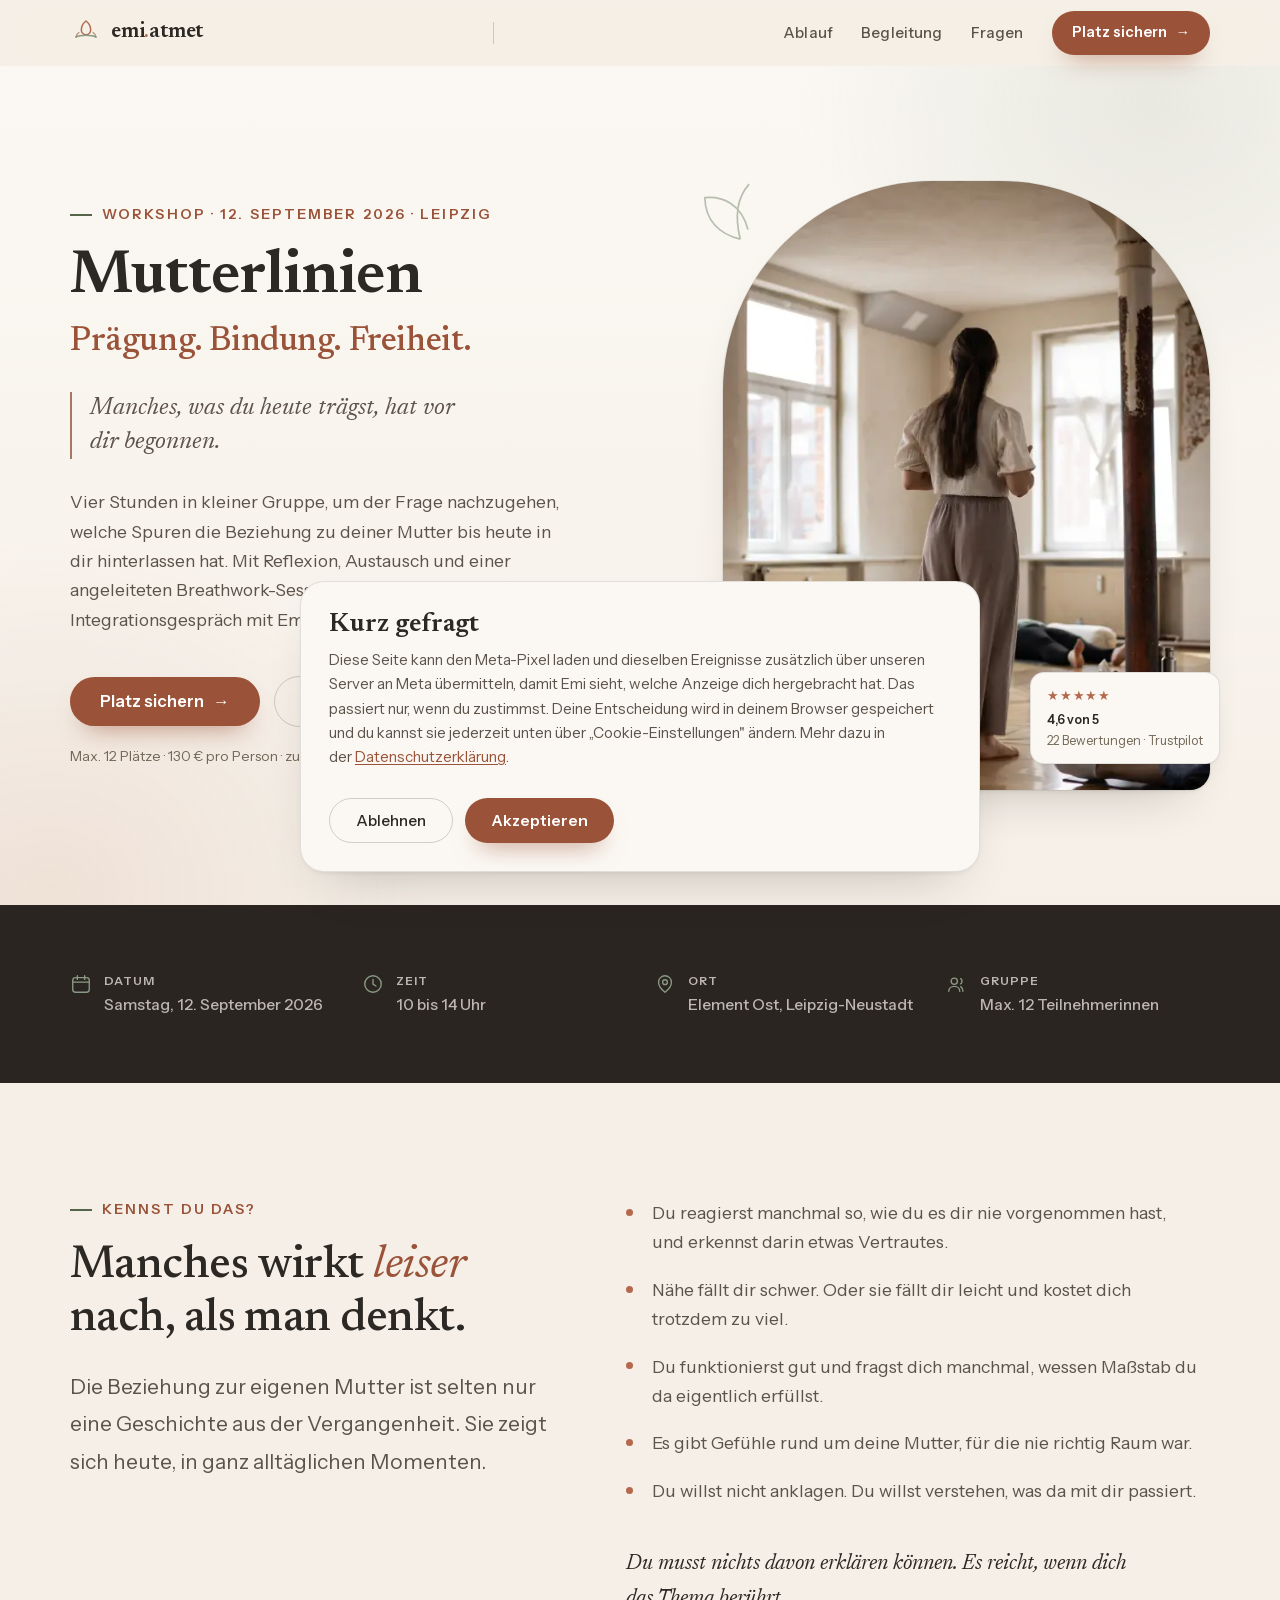
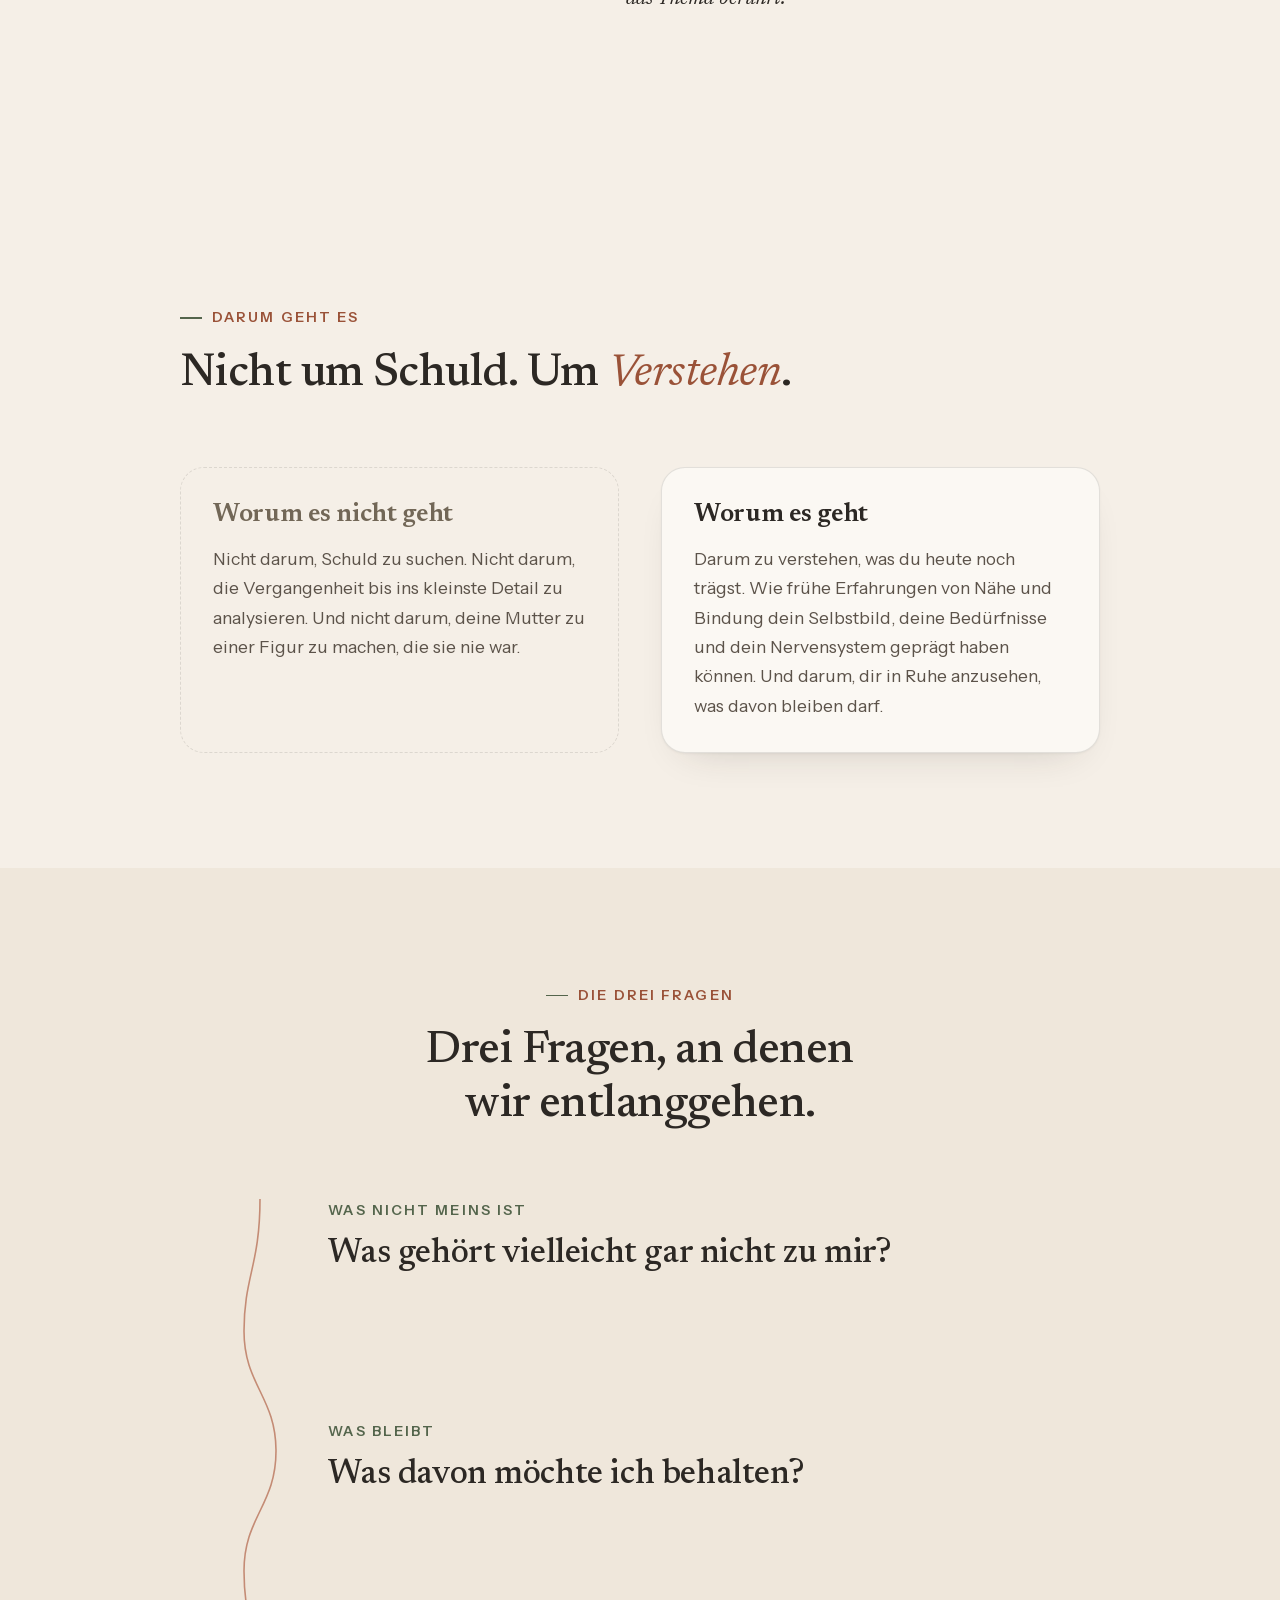
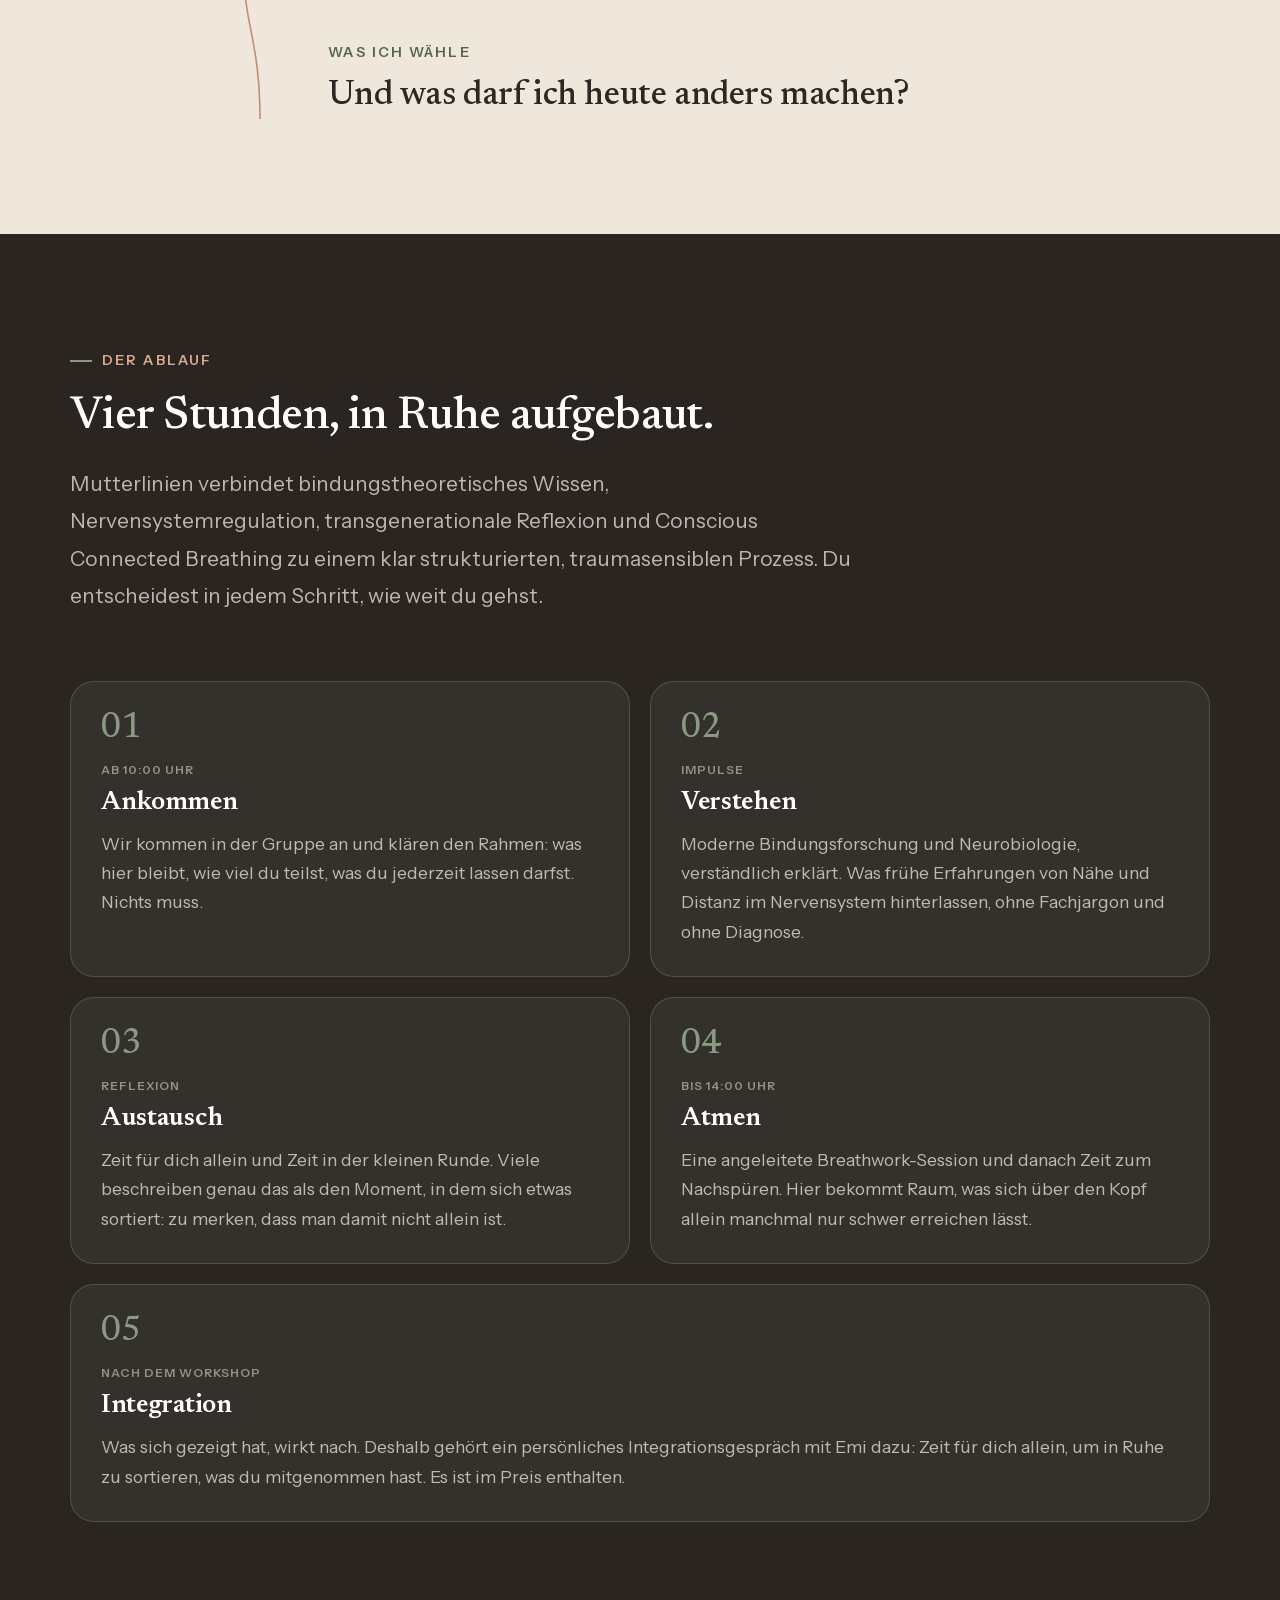
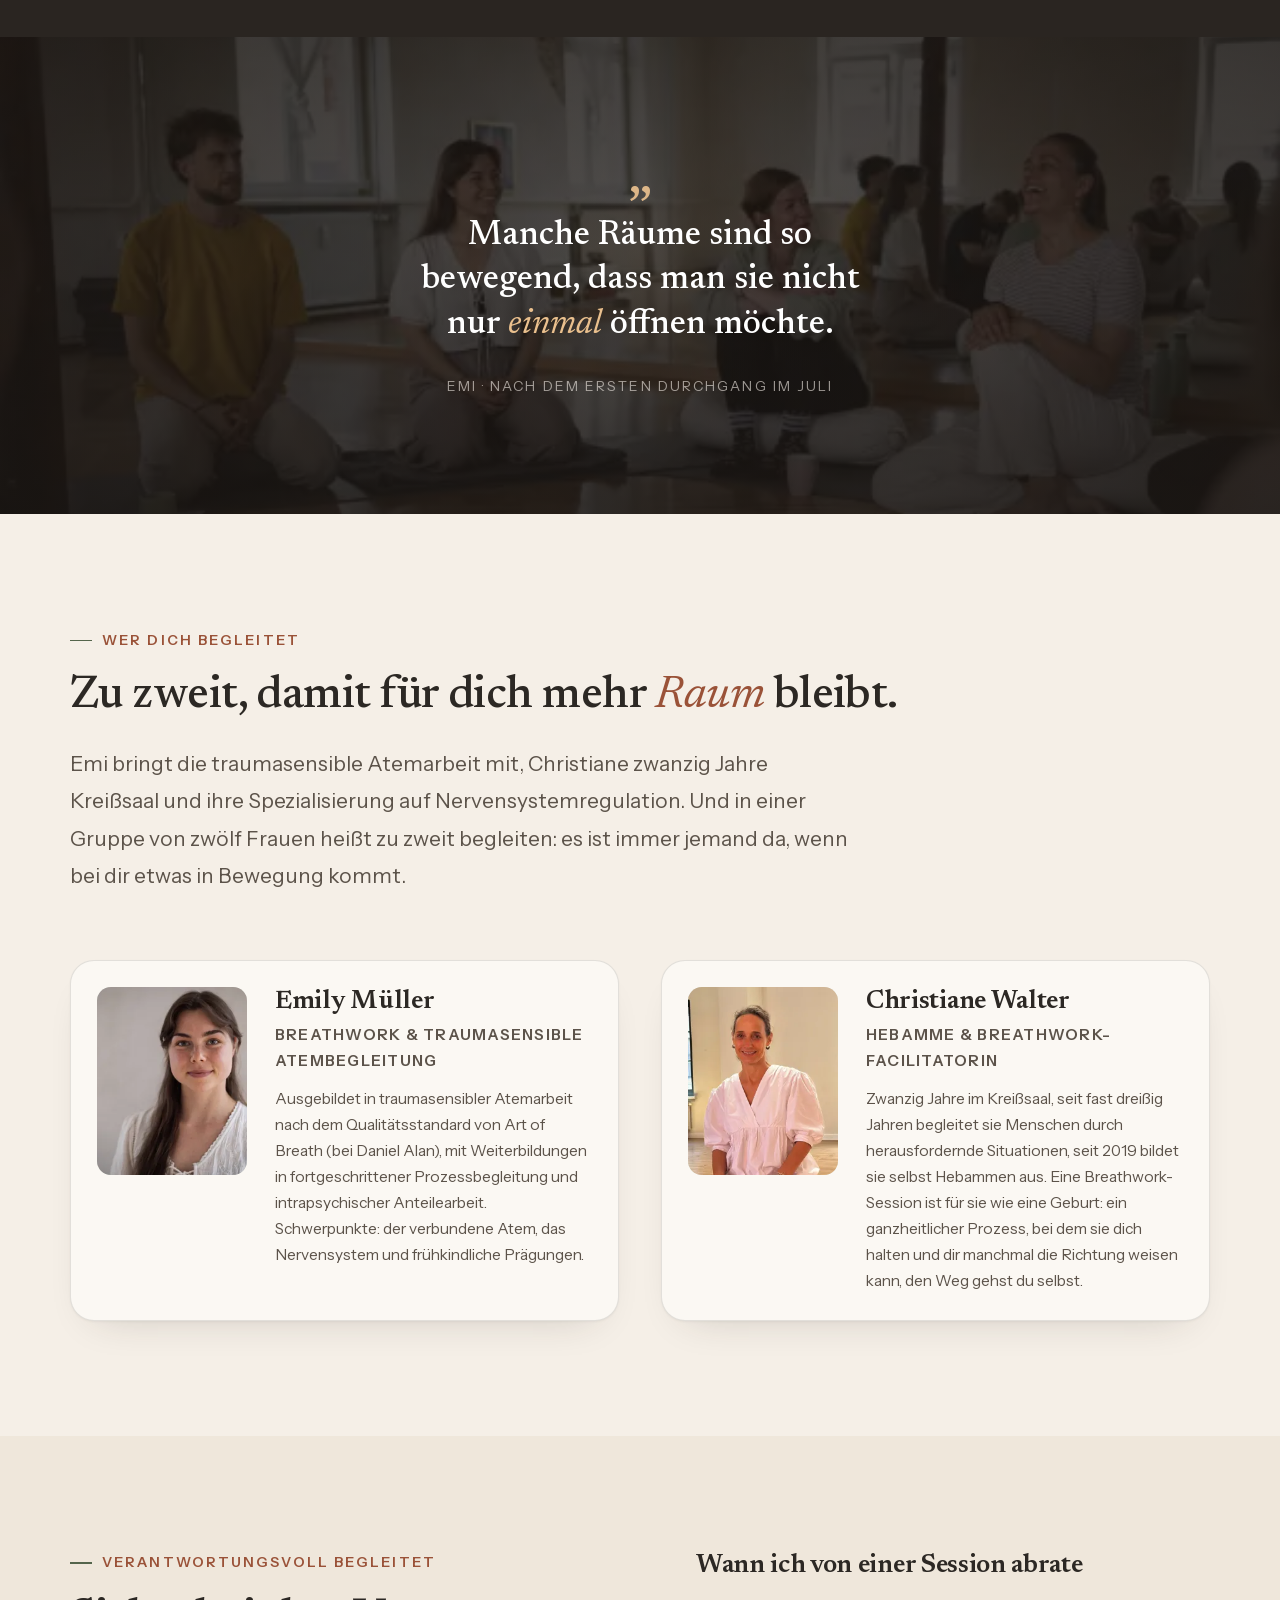
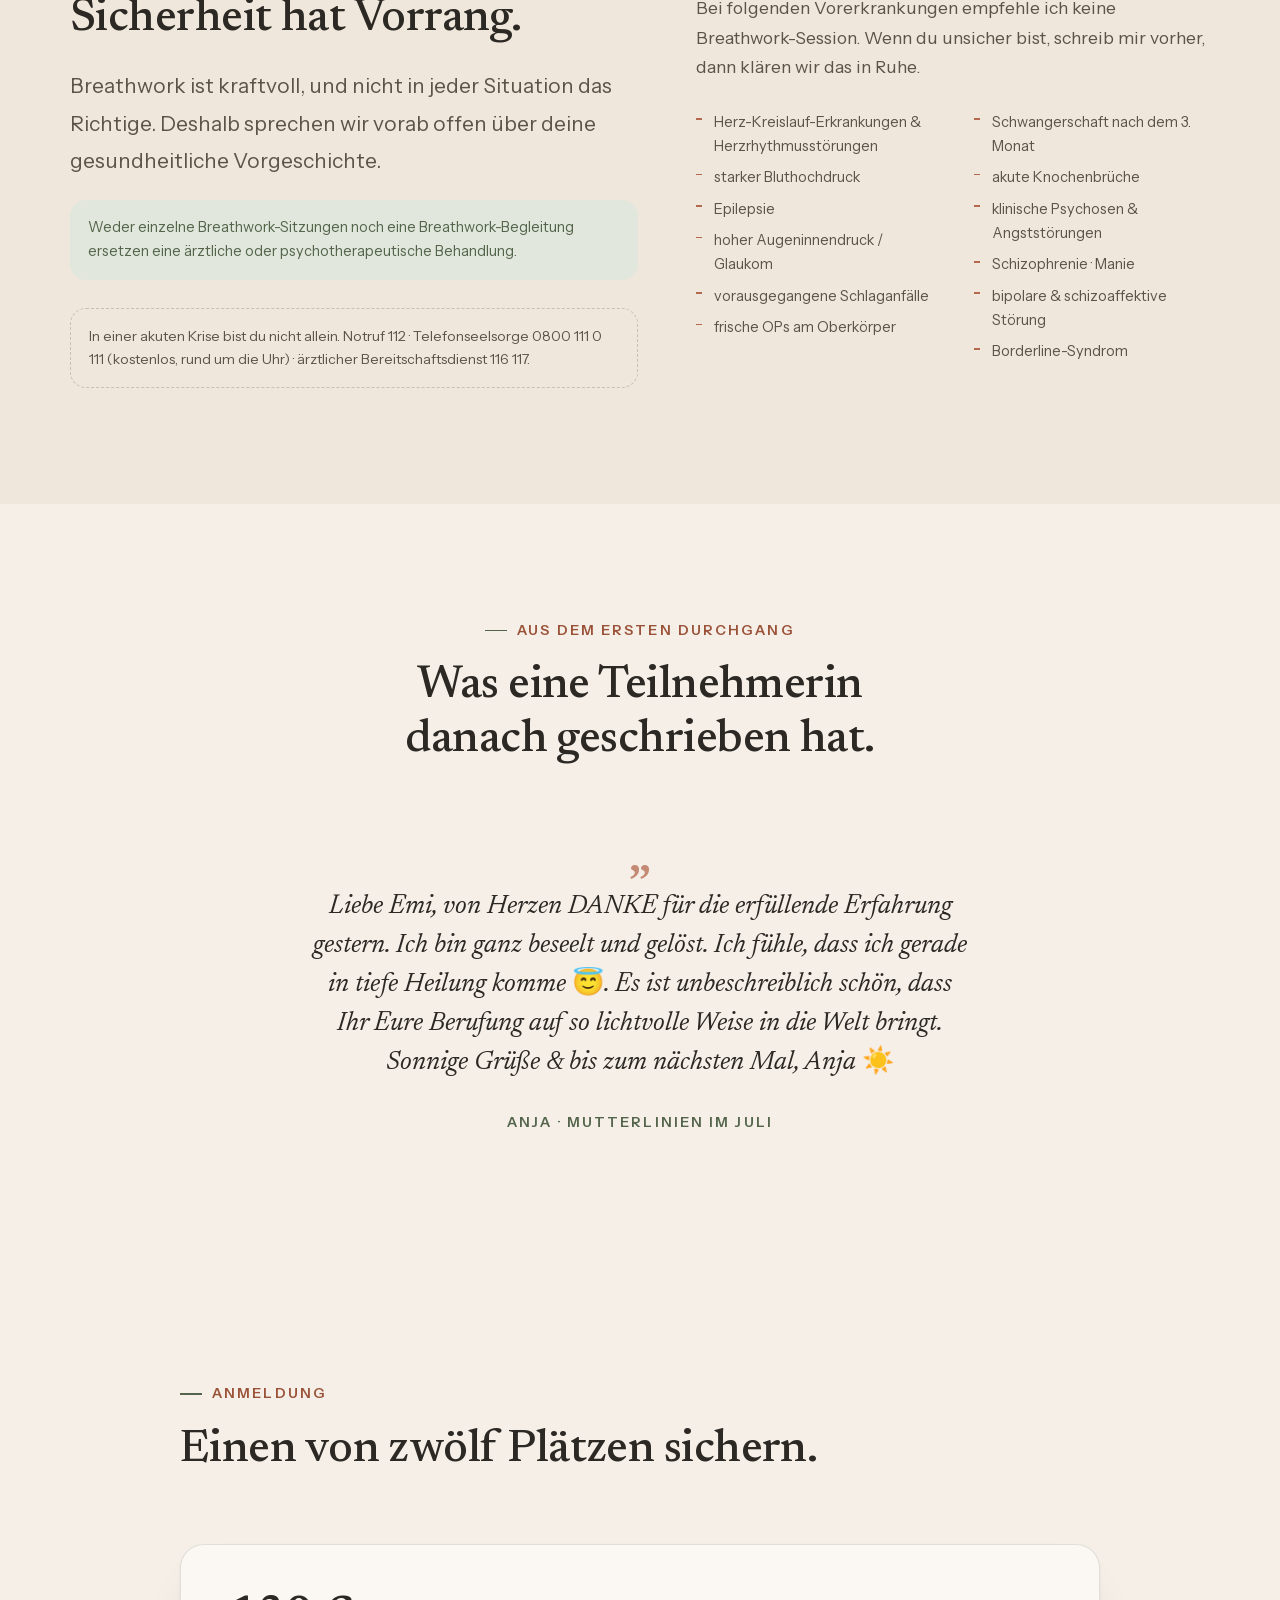
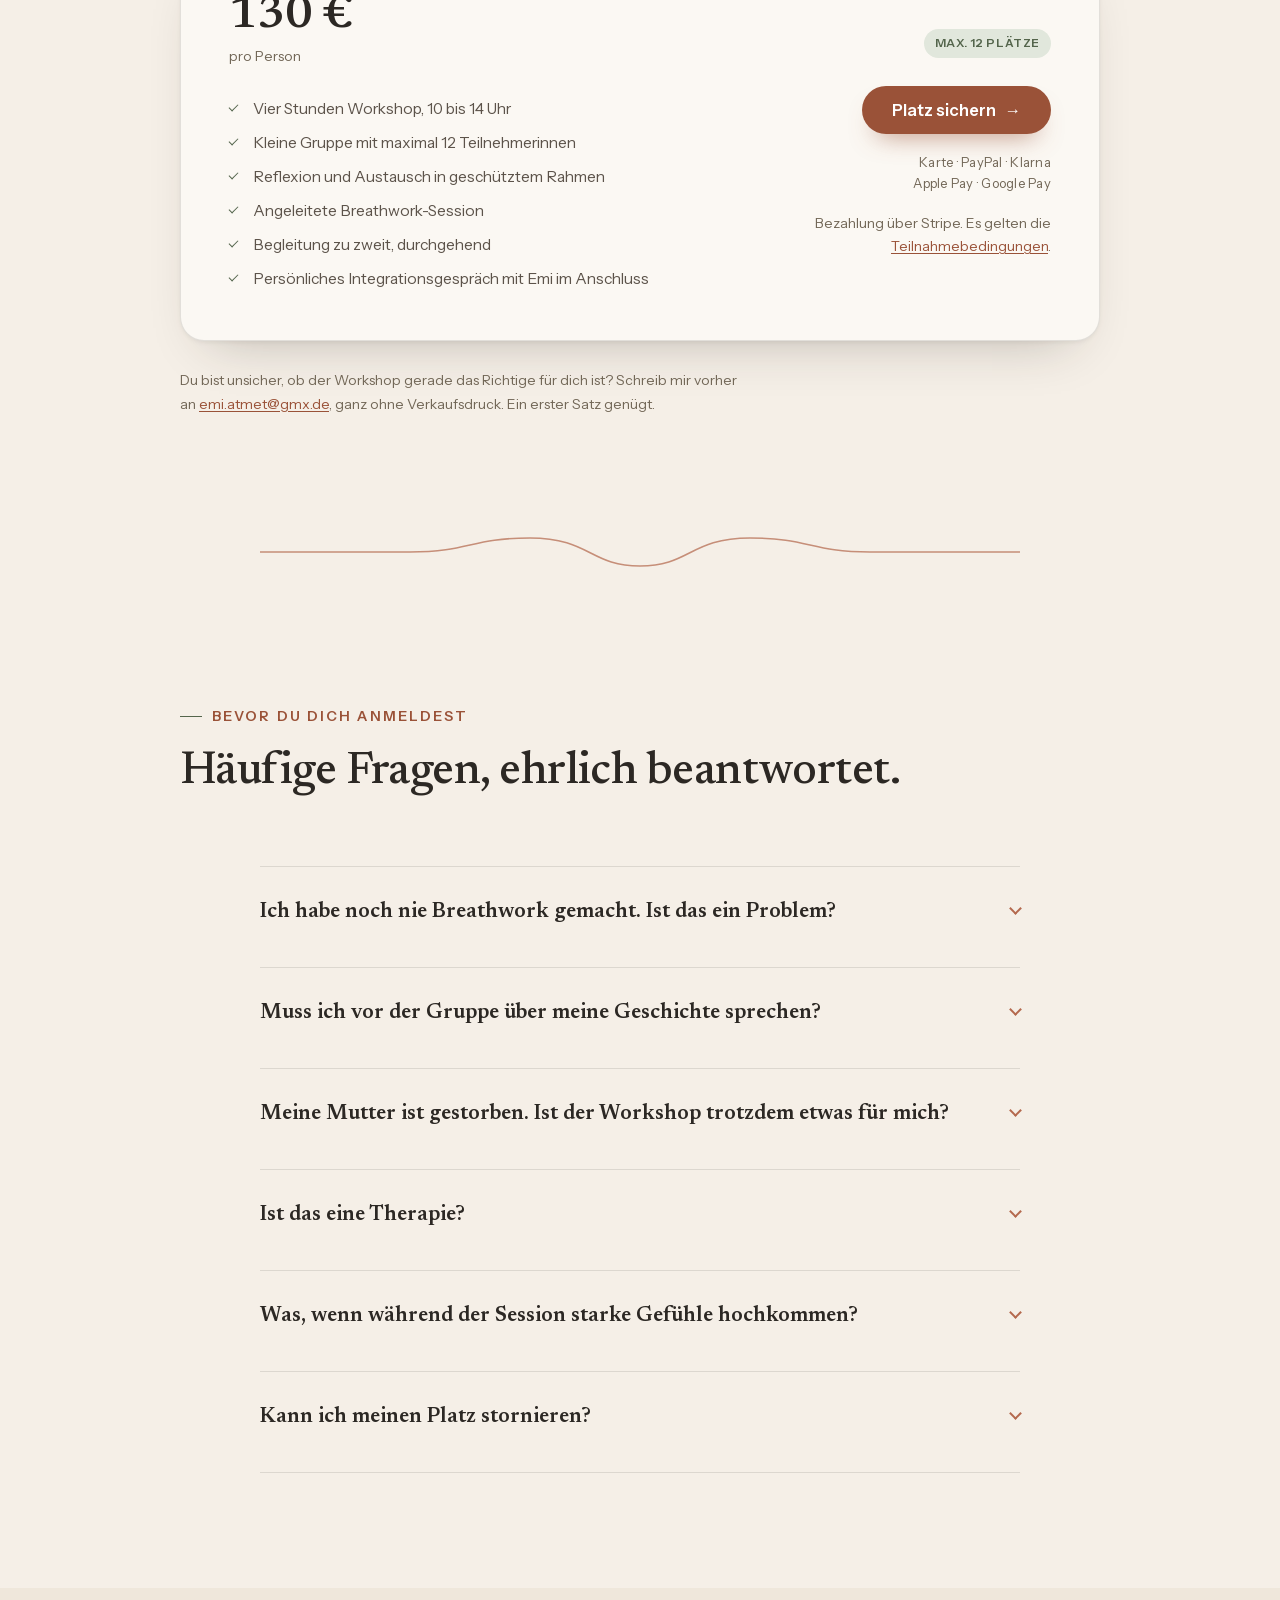
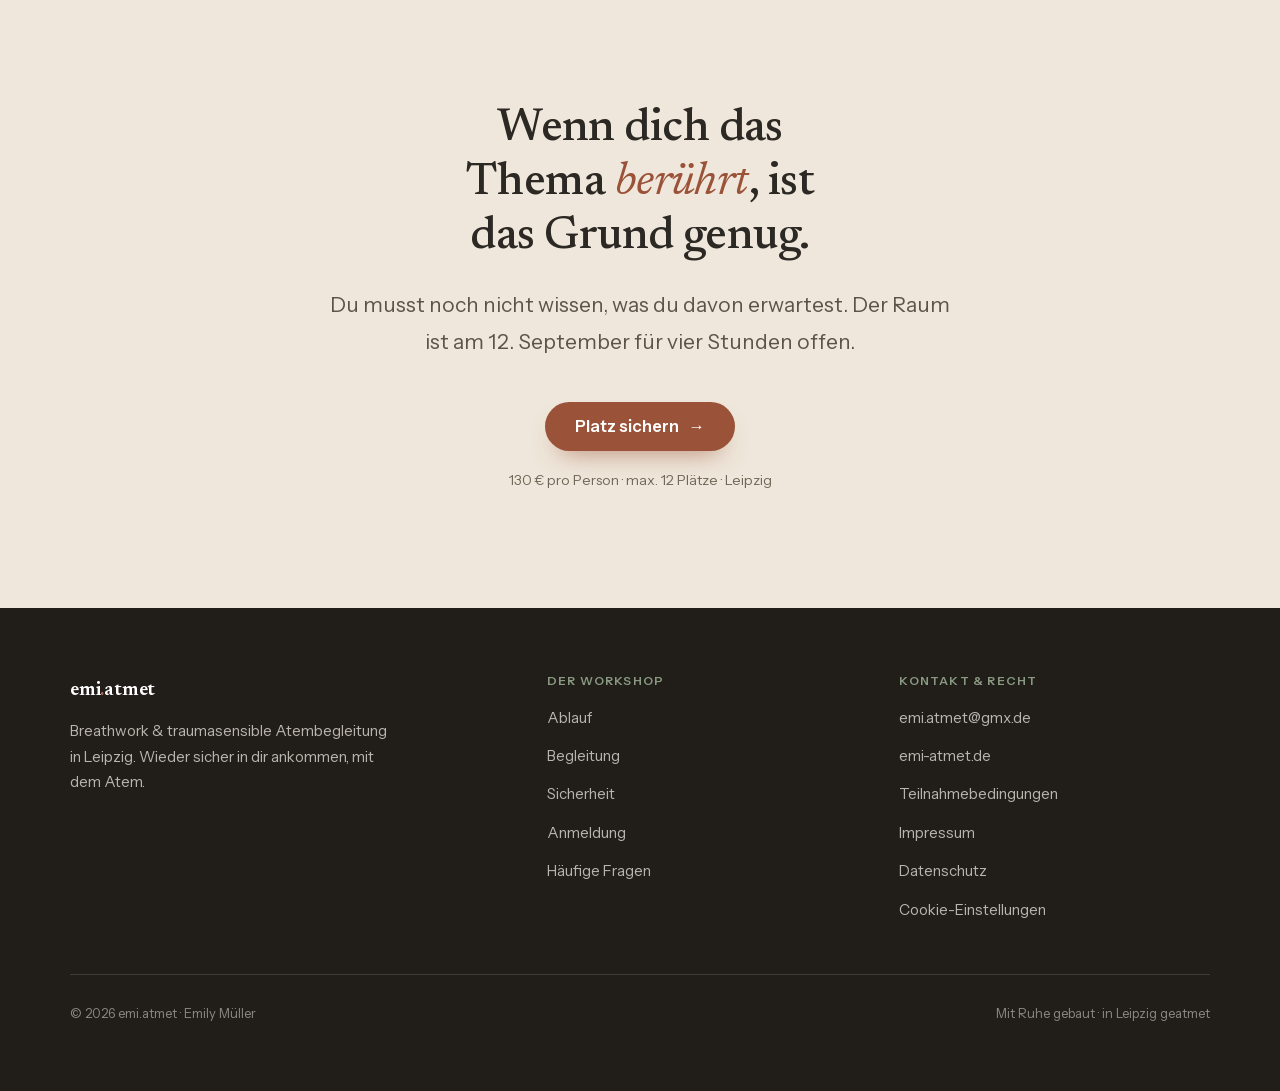
==== index.html @ 2f11efe8 "Initial copy of the Mutterlinien page Copied from art-of-breath/emi-workshop-landing at fe62549, wit" ====
<!doctype html>
<html lang="de">
<head>
<meta charset="utf-8">
<meta name="viewport" content="width=device-width,initial-scale=1">
<title>Mutterlinien · Workshop am 12. September 2026 in Leipzig | emi.atmet</title>
<meta name="description" content="Mutterlinien: Prägung. Bindung. Freiheit. Vier Stunden in kleiner Gruppe zu dem, was die Beziehung zur Mutter bis heute in uns hinterlassen hat. Mit Reflexion, Austausch und Breathwork. 12. September 2026 in Leipzig, max. 12 Plätze.">
<link rel="canonical" href="https://mutterlinien.emi-atmet.de/">

<!-- ============================================================
     Inhaltlich fertig. Keine offenen Platzhalter mehr.
     Meta-Pixel 4636136706618538 seit 31.08.2026 in assets/consent.js,
     geladen erst nach Einwilligung.

     Stripe Payment Link seit 27.08.2026 eingebaut, an zwei Stellen.
     Beide Buttons tragen data-checkout, daran hängt InitiateCheckout.
     ============================================================ -->

<meta property="og:type" content="website">
<meta property="og:locale" content="de_DE">
<meta property="og:url" content="https://mutterlinien.emi-atmet.de/">
<meta property="og:image" content="https://mutterlinien.emi-atmet.de/assets/img/kreis-wide-1200.jpg">
<meta property="og:title" content="Mutterlinien · Workshop am 12. September 2026 in Leipzig">
<meta property="og:description" content="Vier Stunden in kleiner Gruppe zu dem, was die Beziehung zur Mutter bis heute in uns hinterlassen hat. Max. 12 Plätze.">
<meta name="theme-color" content="#F5EFE7">

<link rel="icon" href="data:image/svg+xml,%3Csvg xmlns='http://www.w3.org/2000/svg' viewBox='0 0 32 32'%3E%3Crect width='32' height='32' rx='7' fill='%23F5EFE7'/%3E%3Cpath d='M16 6c2.8 2.3 4.4 5.1 4.4 8.3 0 2.6-2 4.6-4.4 4.6s-4.4-2-4.4-4.6C11.6 11.1 13.2 8.3 16 6z' fill='none' stroke='%23B4694E' stroke-width='1.5'/%3E%3Cpath d='M7 22c2.8-1.6 6-1.6 9-1.6s6.2 0 9 1.6' fill='none' stroke='%238A9A82' stroke-width='1.5' stroke-linecap='round'/%3E%3C/svg%3E">

<link rel="preload" href="assets/fonts/newsreader-600.woff2" as="font" type="font/woff2" crossorigin>
<link rel="preload" href="assets/fonts/instrument-sans-400.woff2" as="font" type="font/woff2" crossorigin>
<link rel="stylesheet" href="assets/fonts.css">
<link rel="stylesheet" href="assets/style.css">
<script>document.documentElement.classList.add('js')</script>
</head>
<body>
<a class="skip" href="#main">Zum Inhalt springen</a>

<header class="nav" id="nav">
  <div class="wrap nav-in">
    <a class="brand" href="https://emi-atmet.de/">
      <svg class="lotus" viewBox="0 0 32 32" aria-hidden="true"><path d="M16 5c3 2.4 4.7 5.4 4.7 8.8 0 2.8-2.1 4.9-4.7 4.9s-4.7-2.1-4.7-4.9C11.3 10.4 13 7.4 16 5z" fill="none" stroke="#B4694E" stroke-width="1.5"/><path d="M6 21c3-1.7 6.4-1.7 10-1.7s7 0 10 1.7" fill="none" stroke="#8A9A82" stroke-width="1.5" stroke-linecap="round"/><path d="M9 16.5c-1.7 1-2.8 2.6-3 4.5M23 16.5c1.7 1 2.8 2.6 3 4.5" fill="none" stroke="#A47864" stroke-width="1.3" stroke-linecap="round" opacity=".8"/></svg>
      <span class="wordmark">emi<span class="dot">.</span>atmet</span>
    </a>
    <span class="nav-divider" aria-hidden="true"></span>
    <nav class="nav-right" aria-label="Hauptnavigation">
      <a class="nav-link" href="#ablauf">Ablauf</a>
      <a class="nav-link" href="#begleitung">Begleitung</a>
      <a class="nav-link" href="#faq">Fragen</a>
      <a class="btn nav-btn" href="#anmeldung">Platz sichern <span class="arr" aria-hidden="true">→</span></a>
    </nav>
  </div>
  <svg class="nav-wave" viewBox="0 0 1440 8" preserveAspectRatio="none" aria-hidden="true"><path d="M0 4 C120 4 120 1 240 1 C360 1 360 7 480 7 C600 7 600 1 720 1 C840 1 840 7 960 7 C1080 7 1080 1 1200 1 C1320 1 1320 4 1440 4" stroke="currentColor" stroke-width="1.4" fill="none"/></svg>
</header>

<main id="main">

  <!-- ============ HERO ============ -->
  <section class="hero">
    <div class="wrap hero-grid">
      <div class="reveal">
        <p class="eyebrow">Workshop · 12. September 2026 · Leipzig</p>
        <h1>Mutterlinien</h1>
        <p class="hero-sub-serif">Prägung. Bindung. Freiheit.</p>
        <p class="hero-lead">Manches, was du heute trägst, hat vor dir begonnen.</p>
        <p class="hero-note">Vier Stunden in kleiner Gruppe, um der Frage nachzugehen, welche Spuren die Beziehung zu deiner Mutter bis heute in dir hinterlassen hat. Mit Reflexion, Austausch und einer angeleiteten Breathwork-Session. Dazu ein persönliches Integrationsgespräch mit Emi im Anschluss.</p>
        <div class="cta-row">
          <a class="btn btn-lg" href="#anmeldung">Platz sichern <span class="arr" aria-hidden="true">→</span></a>
          <a class="btn btn-lg btn-ghost" href="#ablauf">Was dich erwartet</a>
        </div>
        <!-- Bewusst keine Zahl freier Plätze. Die müsste nach jeder Buchung von
             Hand geändert werden, und Stripe schaltet den Bezahl-Link sowieso
             automatisch ab, sobald das Kontingent erreicht ist. -->
        <p class="cta-note">Max. 12 Plätze · 130 € pro Person · zum zweiten Mal, nach einem ersten Durchgang im Juli</p>
      </div>

      <div class="figure-wrap reveal d1">
        <svg class="leaf" viewBox="0 0 64 64" fill="none" aria-hidden="true"><path d="M32 60C16 52 8 38 12 20c14 2 28 12 28 34" stroke="currentColor" stroke-width="1.4"/><path d="M32 60c0-20 6-34 18-42" stroke="currentColor" stroke-width="1.4"/></svg>
        <div class="frame">
          <picture>
            <source type="image/webp"
                    srcset="assets/img/hero-raum-560.webp 560w, assets/img/hero-raum-840.webp 840w, assets/img/hero-raum-1120.webp 1120w"
                    sizes="(max-width:900px) min(420px, 92vw), 40vw">
            <img src="assets/img/hero-raum-840.jpg"
                 srcset="assets/img/hero-raum-560.jpg 560w, assets/img/hero-raum-840.jpg 840w, assets/img/hero-raum-1120.jpg 1120w"
                 sizes="(max-width:900px) min(420px, 92vw), 40vw"
                 width="840" height="1260" fetchpriority="high" decoding="async"
                 alt="Workshopraum in Leipzig: Teilnehmerinnen liegen auf Matten, Emi steht barfuß in der Mitte des Raums.">
          </picture>
        </div>
        <div class="badge">
          <div class="badge-stars" aria-hidden="true">★★★★★</div>
          <p class="badge-txt"><b>4,6 von 5</b><br>22 Bewertungen · Trustpilot</p>
        </div>
      </div>
    </div>
  </section>

  <!-- ============ FAKTEN ============ -->
  <section class="band-dark facts">
    <div class="wrap facts-grid">
      <div class="fact reveal">
        <svg viewBox="0 0 24 24" fill="none" aria-hidden="true"><rect x="3" y="5" width="18" height="16" rx="3" stroke="currentColor" stroke-width="1.5"/><path d="M3 10h18M8 3v4M16 3v4" stroke="currentColor" stroke-width="1.5" stroke-linecap="round"/></svg>
        <div><p class="fact-k">Datum</p><p class="fact-v">Samstag, 12. September 2026</p></div>
      </div>
      <div class="fact reveal d1">
        <svg viewBox="0 0 24 24" fill="none" aria-hidden="true"><circle cx="12" cy="12" r="9" stroke="currentColor" stroke-width="1.5"/><path d="M12 7v5.2l3.2 2" stroke="currentColor" stroke-width="1.5" stroke-linecap="round"/></svg>
        <div><p class="fact-k">Zeit</p><p class="fact-v">10 bis 14 Uhr</p></div>
      </div>
      <div class="fact reveal d2">
        <svg viewBox="0 0 24 24" fill="none" aria-hidden="true"><path d="M12 21s7-5.6 7-11a7 7 0 1 0-14 0c0 5.4 7 11 7 11z" stroke="currentColor" stroke-width="1.5"/><circle cx="12" cy="10" r="2.6" stroke="currentColor" stroke-width="1.5"/></svg>
        <div><p class="fact-k">Ort</p><p class="fact-v">Element Ost, Leipzig-Neustadt</p></div>
      </div>
      <div class="fact reveal d3">
        <svg viewBox="0 0 24 24" fill="none" aria-hidden="true"><circle cx="9" cy="9" r="3.4" stroke="currentColor" stroke-width="1.5"/><path d="M3 20c0-3.3 2.7-5.4 6-5.4s6 2.1 6 5.4" stroke="currentColor" stroke-width="1.5" stroke-linecap="round"/><path d="M16 6.2a3.4 3.4 0 0 1 0 5.6M18.5 20c0-2.4-.9-4.2-2.4-5.2" stroke="currentColor" stroke-width="1.5" stroke-linecap="round"/></svg>
        <div><p class="fact-k">Gruppe</p><p class="fact-v">Max. 12 Teilnehmerinnen</p></div>
      </div>
    </div>
  </section>

  <!-- ============ ERKENNEN ============ -->
  <section id="erkennen">
    <div class="wrap recog">
      <div class="reveal">
        <p class="eyebrow">Kennst du das?</p>
        <h2>Manches wirkt <em>leiser</em> nach, als man denkt.</h2>
        <p class="lead">Die Beziehung zur eigenen Mutter ist selten nur eine Geschichte aus der Vergangenheit. Sie zeigt sich heute, in ganz alltäglichen Momenten.</p>
      </div>
      <div class="reveal d1">
        <ul class="recog-list">
          <li>Du reagierst manchmal so, wie du es dir nie vorgenommen hast, und erkennst darin etwas Vertrautes.</li>
          <li>Nähe fällt dir schwer. Oder sie fällt dir leicht und kostet dich trotzdem zu viel.</li>
          <li>Du funktionierst gut und fragst dich manchmal, wessen Maßstab du da eigentlich erfüllst.</li>
          <li>Es gibt Gefühle rund um deine Mutter, für die nie richtig Raum war.</li>
          <li>Du willst nicht anklagen. Du willst verstehen, was da mit dir passiert.</li>
        </ul>
        <p class="recog-close">Du musst nichts davon erklären können. Es reicht, wenn dich das Thema berührt.</p>
      </div>
    </div>
  </section>

  <div class="breath-wrap"><svg class="breath" viewBox="0 0 760 40" fill="none" aria-hidden="true" preserveAspectRatio="none"><path pathLength="1" d="M0 20 H150 C210 20 210 6 270 6 C330 6 330 34 380 34 C430 34 430 6 490 6 C550 6 550 20 610 20 H760" stroke="currentColor" stroke-width="1.6" stroke-linecap="round"/></svg></div>

  <!-- ============ RAHMEN ============ -->
  <section id="darum">
    <div class="wrap-n">
      <div class="sec-head reveal">
        <p class="eyebrow">Darum geht es</p>
        <h2>Nicht um Schuld. Um <em>Verstehen</em>.</h2>
      </div>
      <div class="frame-cols">
        <div class="frame-card is-not reveal">
          <h3>Worum es nicht geht</h3>
          <p>Nicht darum, Schuld zu suchen. Nicht darum, die Vergangenheit bis ins kleinste Detail zu analysieren. Und nicht darum, deine Mutter zu einer Figur zu machen, die sie nie war.</p>
        </div>
        <div class="frame-card reveal d1">
          <h3>Worum es geht</h3>
          <p>Darum zu verstehen, was du heute noch trägst. Wie frühe Erfahrungen von Nähe und Bindung dein Selbstbild, deine Bedürfnisse und dein Nervensystem geprägt haben können. Und darum, dir in Ruhe anzusehen, was davon bleiben darf.</p>
        </div>
      </div>
    </div>
  </section>

  <!-- ============ DIE DREI FRAGEN (Signature) ============ -->
  <!-- id bewusst "drei-fragen", nicht "fragen": "Fragen" in der Navigation
       meint die FAQ ganz unten. -->
  <section class="questions" id="drei-fragen">
    <div class="wrap">
      <div class="sec-head reveal" style="text-align:center">
        <p class="eyebrow" style="justify-content:center">Die drei Fragen</p>
        <h2 style="max-width:22ch;margin-inline:auto">Drei Fragen, an denen wir entlanggehen.</h2>
      </div>
      <div class="q-grid">
        <div class="q-line reveal" aria-hidden="true">
          <svg viewBox="0 0 44 520" fill="none" preserveAspectRatio="none" vector-effect="non-scaling-stroke">
            <path pathLength="1" d="M22 0 C22 66 6 78 6 132 C6 186 38 198 38 252 C38 306 6 318 6 372 C6 426 22 442 22 520" stroke="currentColor" stroke-width="1.6" stroke-linecap="round"/>
          </svg>
        </div>
        <ol class="q-list">
          <li class="q-item reveal"><span>Was nicht meins ist</span><p>Was gehört vielleicht gar nicht zu mir?</p></li>
          <li class="q-item reveal d1"><span>Was bleibt</span><p>Was davon möchte ich behalten?</p></li>
          <li class="q-item reveal d2"><span>Was ich wähle</span><p>Und was darf ich heute anders machen?</p></li>
        </ol>
      </div>
    </div>
  </section>

  <!-- ============ ABLAUF ============ -->
  <section class="band-dark" id="ablauf">
    <div class="wrap">
      <div class="sec-head reveal">
        <p class="eyebrow">Der Ablauf</p>
        <h2>Vier Stunden, in Ruhe aufgebaut.</h2>
        <p class="lead">Mutterlinien verbindet bindungstheoretisches Wissen, Nervensystemregulation, transgenerationale Reflexion und Conscious Connected Breathing zu einem klar strukturierten, traumasensiblen Prozess. Du entscheidest in jedem Schritt, wie weit du gehst.</p>
      </div>
      <div class="steps">
        <div class="step reveal">
          <p class="t">ab 10:00 Uhr</p>
          <h3>Ankommen</h3>
          <p>Wir kommen in der Gruppe an und klären den Rahmen: was hier bleibt, wie viel du teilst, was du jederzeit lassen darfst. Nichts muss.</p>
        </div>
        <div class="step reveal d1">
          <p class="t">Impulse</p>
          <h3>Verstehen</h3>
          <p>Moderne Bindungsforschung und Neurobiologie, verständlich erklärt. Was frühe Erfahrungen von Nähe und Distanz im Nervensystem hinterlassen, ohne Fachjargon und ohne Diagnose.</p>
        </div>
        <div class="step reveal d2">
          <p class="t">Reflexion</p>
          <h3>Austausch</h3>
          <p>Zeit für dich allein und Zeit in der kleinen Runde. Viele beschreiben genau das als den Moment, in dem sich etwas sortiert: zu merken, dass man damit nicht allein ist.</p>
        </div>
        <div class="step reveal d3">
          <p class="t">bis 14:00 Uhr</p>
          <h3>Atmen</h3>
          <p>Eine angeleitete Breathwork-Session und danach Zeit zum Nachspüren. Hier bekommt Raum, was sich über den Kopf allein manchmal nur schwer erreichen lässt.</p>
        </div>
        <div class="step step-wide reveal d3">
          <p class="t">nach dem Workshop</p>
          <h3>Integration</h3>
          <p>Was sich gezeigt hat, wirkt nach. Deshalb gehört ein persönliches Integrationsgespräch mit Emi dazu: Zeit für dich allein, um in Ruhe zu sortieren, was du mitgenommen hast. Es ist im Preis enthalten.</p>
        </div>
      </div>
    </div>
  </section>

  <!-- ============ ZITAT ============ -->
  <section class="quoteband">
    <picture class="cine-wrap">
      <source media="(min-width:701px)" type="image/webp"
              srcset="assets/img/kreis-wide-1200.webp 1200w, assets/img/kreis-wide-1800.webp 1800w, assets/img/kreis-wide-2600.webp 2600w"
              sizes="100vw" width="2600" height="1097">
      <source media="(min-width:701px)" type="image/jpeg"
              srcset="assets/img/kreis-wide-1200.jpg 1200w, assets/img/kreis-wide-1800.jpg 1800w, assets/img/kreis-wide-2600.jpg 2600w"
              sizes="100vw" width="2600" height="1097">
      <source type="image/webp"
              srcset="assets/img/kreis-narrow-600.webp 600w, assets/img/kreis-narrow-900.webp 900w, assets/img/kreis-narrow-1200.webp 1200w"
              sizes="100vw">
      <img class="cine" src="assets/img/kreis-narrow-900.jpg"
           srcset="assets/img/kreis-narrow-600.jpg 600w, assets/img/kreis-narrow-900.jpg 900w, assets/img/kreis-narrow-1200.jpg 1200w"
           sizes="100vw" width="900" height="600" loading="lazy" decoding="async"
           alt="Teilnehmende sitzen im Kreis um eine Kerze auf dem Holzboden und lachen.">
    </picture>
    <div class="wrap-n reveal">
      <span class="mark" aria-hidden="true">„</span>
      <blockquote>Manche Räume sind so bewegend, dass man sie nicht nur <em>einmal</em> öffnen möchte.</blockquote>
      <cite>Emi · nach dem ersten Durchgang im Juli</cite>
    </div>
  </section>

  <!-- ============ BEGLEITUNG ============ -->
  <section id="begleitung">
    <div class="wrap">
      <div class="sec-head reveal">
        <p class="eyebrow">Wer dich begleitet</p>
        <h2>Zu zweit, damit für dich mehr <em>Raum</em> bleibt.</h2>
        <p class="lead">Emi bringt die traumasensible Atemarbeit mit, Christiane zwanzig Jahre Kreißsaal und ihre Spezialisierung auf Nervensystemregulation. Und in einer Gruppe von zwölf Frauen heißt zu zweit begleiten: es ist immer jemand da, wenn bei dir etwas in Bewegung kommt.</p>
      </div>
      <div class="people">
        <article class="person reveal">
          <div class="person-fig">
            <picture>
              <source type="image/webp"
                      srcset="assets/img/emi-240.webp 240w, assets/img/emi-360.webp 360w, assets/img/emi-480.webp 480w"
                      sizes="150px">
              <img src="assets/img/emi-360.jpg"
                   srcset="assets/img/emi-240.jpg 240w, assets/img/emi-360.jpg 360w, assets/img/emi-480.jpg 480w"
                   sizes="150px" width="360" height="450" loading="lazy" decoding="async"
                   alt="Porträt von Emily Müller">
            </picture>
          </div>
          <div class="person-body">
            <h3>Emily Müller</h3>
            <p class="person-role">Breathwork &amp; traumasensible Atembegleitung</p>
            <p>Ausgebildet in traumasensibler Atemarbeit nach dem Qualitätsstandard von Art of Breath (bei Daniel Alan), mit Weiterbildungen in fortgeschrittener Prozessbegleitung und intrapsychischer Anteilearbeit. Schwerpunkte: der verbundene Atem, das Nervensystem und frühkindliche Prägungen.</p>
          </div>
        </article>
        <article class="person reveal d1">
          <div class="person-fig">
            <picture>
              <source type="image/webp"
                      srcset="assets/img/christiane-240.webp 240w, assets/img/christiane-360.webp 360w, assets/img/christiane-480.webp 480w"
                      sizes="150px">
              <img src="assets/img/christiane-360.jpg"
                   srcset="assets/img/christiane-240.jpg 240w, assets/img/christiane-360.jpg 360w, assets/img/christiane-480.jpg 480w"
                   sizes="150px" width="360" height="460" loading="lazy" decoding="async"
                   alt="Porträt von Christiane Walter">
            </picture>
          </div>
          <div class="person-body">
            <h3>Christiane Walter</h3>
            <p class="person-role">Hebamme &amp; Breathwork-Facilitatorin</p>
            <p>Zwanzig Jahre im Kreißsaal, seit fast dreißig Jahren begleitet sie Menschen durch herausfordernde Situationen, seit 2019 bildet sie selbst Hebammen aus. Eine Breathwork-Session ist für sie wie eine Geburt: ein ganzheitlicher Prozess, bei dem sie dich halten und dir manchmal die Richtung weisen kann, den Weg gehst du selbst.</p>
          </div>
        </article>
      </div>
    </div>
  </section>

  <!-- ============ SICHERHEIT ============ -->
  <section class="band-2" id="sicherheit">
    <div class="wrap safety">
      <div class="reveal">
        <p class="eyebrow">Verantwortungsvoll begleitet</p>
        <h2>Sicherheit hat Vorrang.</h2>
        <p class="lead">Breathwork ist kraftvoll, und nicht in jeder Situation das Richtige. Deshalb sprechen wir vorab offen über deine gesundheitliche Vorgeschichte.</p>
        <div class="note-sage">Weder einzelne Breathwork-Sitzungen noch eine Breathwork-Begleitung ersetzen eine ärztliche oder psychotherapeutische Behandlung.</div>
        <div class="note-dashed">In einer akuten Krise bist du nicht allein. Notruf 112 · Telefonseelsorge 0800 111 0 111 (kostenlos, rund um die Uhr) · ärztlicher Bereitschaftsdienst 116 117.</div>
      </div>
      <div class="reveal d1">
        <h3>Wann ich von einer Session abrate</h3>
        <p style="color:var(--ink-soft);max-width:50ch">Bei folgenden Vorerkrankungen empfehle ich keine Breathwork-Session. Wenn du unsicher bist, schreib mir vorher, dann klären wir das in Ruhe.</p>
        <ul class="contra">
          <li>Herz-Kreislauf-Erkrankungen &amp; Herzrhythmusstörungen</li>
          <li>starker Bluthochdruck</li>
          <li>Epilepsie</li>
          <li>hoher Augeninnendruck / Glaukom</li>
          <li>vorausgegangene Schlaganfälle</li>
          <li>frische OPs am Oberkörper</li>
          <li>Schwangerschaft nach dem 3. Monat</li>
          <li>akute Knochenbrüche</li>
          <li>klinische Psychosen &amp; Angststörungen</li>
          <li>Schizophrenie · Manie</li>
          <li>bipolare &amp; schizoaffektive Störung</li>
          <li>Borderline-Syndrom</li>
        </ul>
      </div>
    </div>
  </section>

  <!-- ============ STIMME ============ -->
  <!-- Wortlaut unverändert übernommen, inklusive der Stelle über Heilung.
       Entscheidung von Kenny am 26.08.2026, Freigabe mit Namen liegt vor. -->
  <section id="stimmen">
    <div class="wrap-n">
      <div class="sec-head reveal" style="text-align:center">
        <p class="eyebrow" style="justify-content:center">Aus dem ersten Durchgang</p>
        <h2 style="max-width:20ch;margin-inline:auto">Was eine Teilnehmerin danach geschrieben hat.</h2>
      </div>
      <figure class="stimme reveal d1">
        <span class="mark" aria-hidden="true">„</span>
        <blockquote>Liebe Emi, von Herzen DANKE für die erfüllende Erfahrung gestern. Ich bin ganz beseelt und gelöst. Ich fühle, dass ich gerade in tiefe Heilung komme <span class="emoji">😇</span>. Es ist unbeschreiblich schön, dass Ihr Eure Berufung auf so lichtvolle Weise in die Welt bringt. Sonnige Grüße &amp; bis zum nächsten Mal, Anja <span class="emoji">☀️</span></blockquote>
        <figcaption><cite>Anja · Mutterlinien im Juli</cite></figcaption>
      </figure>
    </div>
  </section>

  <!-- ============ ANMELDUNG ============ -->
  <section id="anmeldung">
    <div class="wrap-n">
      <div class="sec-head reveal">
        <p class="eyebrow">Anmeldung</p>
        <h2>Einen von zwölf Plätzen sichern.</h2>
      </div>
      <div class="book-card reveal d1">
        <div>
          <p class="price">130 €</p>
          <p class="price-note">pro Person</p>
          <ul class="incl">
            <li>Vier Stunden Workshop, 10 bis 14 Uhr</li>
            <li>Kleine Gruppe mit maximal 12 Teilnehmerinnen</li>
            <li>Reflexion und Austausch in geschütztem Rahmen</li>
            <li>Angeleitete Breathwork-Session</li>
            <li>Begleitung zu zweit, durchgehend</li>
            <li>Persönliches Integrationsgespräch mit Emi im Anschluss</li>
          </ul>
        </div>
        <div class="book-side">
          <span class="seats">Max. 12 Plätze</span>
          <div>
            <a class="btn btn-lg" href="https://buy.stripe.com/5kQbJ47PY8wn8SWbN78Vi00" data-checkout>Platz sichern <span class="arr" aria-hidden="true">→</span></a>
          </div>
          <p class="pay-methods">Karte · PayPal · Klarna<br>Apple Pay · Google Pay</p>
          <p class="cta-note">Bezahlung über Stripe. Es gelten die
          <a href="teilnahmebedingungen.html" style="color:var(--clay-deep);text-decoration:underline;text-underline-offset:2px">Teilnahmebedingungen</a>.</p>
        </div>
      </div>
      <p class="cta-note reveal" style="margin-top:var(--sp-3);max-width:56ch">
        Du bist unsicher, ob der Workshop gerade das Richtige für dich ist? Schreib mir vorher an
        <a href="mailto:emi.atmet@gmx.de?subject=Mutterlinien%2012.09." style="color:var(--clay-deep);text-decoration:underline;text-underline-offset:2px">emi.atmet@gmx.de</a>,
        ganz ohne Verkaufsdruck. Ein erster Satz genügt.
      </p>
    </div>
  </section>

  <div class="breath-wrap"><svg class="breath" viewBox="0 0 760 40" fill="none" aria-hidden="true" preserveAspectRatio="none"><path pathLength="1" d="M0 20 H150 C210 20 210 6 270 6 C330 6 330 34 380 34 C430 34 430 6 490 6 C550 6 550 20 610 20 H760" stroke="currentColor" stroke-width="1.6" stroke-linecap="round"/></svg></div>

  <!-- ============ FAQ ============ -->
  <section id="faq">
    <div class="wrap-n">
      <div class="sec-head reveal">
        <p class="eyebrow">Bevor du dich anmeldest</p>
        <h2>Häufige Fragen, ehrlich beantwortet.</h2>
      </div>
      <div class="faq reveal d1">
        <details>
          <summary>Ich habe noch nie Breathwork gemacht. Ist das ein Problem?</summary>
          <div class="a"><p>Überhaupt nicht. Du brauchst keinerlei Vorerfahrung. Wir führen dich Schritt für Schritt durch die Session, und du bestimmst selbst, wie tief du gehst.</p></div>
        </details>
        <details>
          <summary>Muss ich vor der Gruppe über meine Geschichte sprechen?</summary>
          <div class="a"><p>Nein. Es gibt Zeit für dich allein und Zeit für Austausch, und du entscheidest jedes Mal neu, was du davon teilst. Zuhören ist genauso viel wert.</p></div>
        </details>
        <details>
          <summary>Meine Mutter ist gestorben. Ist der Workshop trotzdem etwas für mich?</summary>
          <div class="a"><p>Ja. Es geht um die Spuren, die die Beziehung in dir hinterlassen hat, und die bleiben, unabhängig davon, ob deine Mutter noch lebt oder ob ihr heute Kontakt habt. Wenn der Verlust frisch ist, schreib mir vorher, dann schauen wir gemeinsam, ob der Zeitpunkt stimmig ist.</p></div>
        </details>
        <details>
          <summary>Ist das eine Therapie?</summary>
          <div class="a"><p>Nein. Der Workshop ist eine begleitete Selbsterfahrung und ersetzt keine ärztliche oder psychotherapeutische Behandlung. Wenn du gerade in Behandlung bist, sprich vorher mit deiner Therapeutin oder deinem Therapeuten darüber.</p></div>
        </details>
        <details>
          <summary>Was, wenn während der Session starke Gefühle hochkommen?</summary>
          <div class="a"><p>Genau dafür ist der Raum da. Wir sind zu zweit und traumasensibel ausgebildet und begleiten dich sicher durch das, was sich zeigt. Nichts muss, alles darf.</p></div>
        </details>
        <details>
          <summary>Kann ich meinen Platz stornieren?</summary>
          <div class="a">
            <p>Bis 14 Tage vor dem Workshop kannst du kostenfrei stornieren, du bekommst den vollen Betrag zurück. Zwischen 13 und 7 Tagen vorher werden 50 Prozent fällig, also 65 Euro. Ab 6 Tagen vorher oder wenn du nicht erscheinst, wird der volle Beitrag von 130 Euro fällig.</p>
            <p>Du kannst deinen Platz aber jederzeit kostenfrei an jemand anderen weitergeben. Sag Emi einfach Bescheid, wer statt dir kommt.</p>
          </div>
        </details>
      </div>
    </div>
  </section>

  <!-- ============ ABSCHLUSS ============ -->
  <section class="band-2">
    <div class="wrap-n reveal" style="text-align:center">
      <h2 style="max-width:20ch;margin-inline:auto">Wenn dich das Thema <em>berührt</em>, ist das Grund genug.</h2>
      <p class="lead" style="margin:0 auto var(--sp-4);max-width:46ch">Du musst noch nicht wissen, was du davon erwartest. Der Raum ist am 12. September für vier Stunden offen.</p>
      <div class="cta-row" style="justify-content:center">
        <a class="btn btn-lg" href="https://buy.stripe.com/5kQbJ47PY8wn8SWbN78Vi00" data-checkout>Platz sichern <span class="arr" aria-hidden="true">→</span></a>
      </div>
      <p class="cta-note">130 € pro Person · max. 12 Plätze · Leipzig</p>
    </div>
  </section>

</main>

<footer class="foot">
  <div class="wrap">
    <div class="foot-grid">
      <div>
        <span class="wordmark">emi<span class="dot">.</span>atmet</span>
        <p style="margin-top:12px;max-width:34ch;font-size:15px">Breathwork &amp; traumasensible Atembegleitung in Leipzig. Wieder sicher in dir ankommen, mit dem Atem.</p>
      </div>
      <div>
        <h4>Der Workshop</h4>
        <ul>
          <li><a href="#ablauf">Ablauf</a></li>
          <li><a href="#begleitung">Begleitung</a></li>
          <li><a href="#sicherheit">Sicherheit</a></li>
          <li><a href="#anmeldung">Anmeldung</a></li>
          <li><a href="#faq">Häufige Fragen</a></li>
        </ul>
      </div>
      <div>
        <h4>Kontakt &amp; Recht</h4>
        <ul>
          <li><a href="mailto:emi.atmet@gmx.de">emi.atmet@gmx.de</a></li>
          <li><a href="https://emi-atmet.de/">emi-atmet.de</a></li>
          <li><a href="teilnahmebedingungen.html">Teilnahmebedingungen</a></li>
          <li><a href="https://emi-atmet.de/impressum.html">Impressum</a></li>
          <li><a href="datenschutz.html">Datenschutz</a></li>
          <li><a href="#" data-consent-reopen>Cookie-Einstellungen</a></li>
        </ul>
      </div>
    </div>
    <div class="foot-bottom">
      <span>© 2026 emi.atmet · Emily Müller</span>
      <span>Mit Ruhe gebaut · in Leipzig geatmet</span>
    </div>
  </div>
</footer>

<script type="application/ld+json">
{
  "@context":"https://schema.org",
  "@type":"Event",
  "name":"Mutterlinien: Prägung. Bindung. Freiheit.",
  "description":"Vier Stunden in kleiner Gruppe zu dem, was die Beziehung zur Mutter bis heute in uns hinterlassen hat. Mit Reflexion, Austausch und einer angeleiteten Breathwork-Session.",
  "startDate":"2026-09-12T10:00:00+02:00",
  "endDate":"2026-09-12T14:00:00+02:00",
  "eventStatus":"https://schema.org/EventScheduled",
  "eventAttendanceMode":"https://schema.org/OfflineEventAttendanceMode",
  "inLanguage":"de",
  "maximumAttendeeCapacity":12,
  "location":{
    "@type":"Place",
    "name":"Element Ost",
    "address":{
      "@type":"PostalAddress",
      "streetAddress":"Schulze-Delitzsch-Straße 19",
      "postalCode":"04315",
      "addressLocality":"Leipzig",
      "addressCountry":"DE"
    }
  },
  "organizer":{"@type":"Person","name":"Emily Müller","url":"https://emi-atmet.de/"},
  "performer":[
    {"@type":"Person","name":"Emily Müller","url":"https://emi-atmet.de/"},
    {"@type":"Person","name":"Christiane Walter","url":"https://atemtraum.de/"}
  ],
  "offers":{
    "@type":"Offer",
    "price":"130",
    "priceCurrency":"EUR",
    "availability":"https://schema.org/InStock",
    "url":"https://mutterlinien.emi-atmet.de/#anmeldung"
  }
}
</script>

<script>
(function(){
  var nav = document.getElementById('nav');
  var onScroll = function(){ nav.classList.toggle('scrolled', window.scrollY > 10); };
  onScroll(); window.addEventListener('scroll', onScroll, {passive:true});

  var reduce = window.matchMedia('(prefers-reduced-motion: reduce)').matches;
  var targets = document.querySelectorAll('.reveal, .breath, .q-line');
  if (reduce || !('IntersectionObserver' in window)) {
    targets.forEach(function(el){ el.classList.add('in'); });
  } else {
    var io = new IntersectionObserver(function(entries){
      entries.forEach(function(e){
        if (e.isIntersecting) { e.target.classList.add('in'); io.unobserve(e.target); }
      });
    }, {rootMargin:'0px 0px -8% 0px', threshold:0.12});
    targets.forEach(function(el){ io.observe(el); });
  }

  /* Meta-Pixel, Einwilligung und InitiateCheckout liegen in
     assets/consent.js. Purchase feuert auf danke.html, die der
     Stripe Payment Link per {CHECKOUT_SESSION_ID} ansteuert. */
})();
</script>
<script src="assets/consent.js"></script>
</body>
</html>
---- assets/fonts.css ----
/* ============================================================
   emi.atmet · lokal gehostete Schriften (Deutsch-Subset)
   Newsreader (Serif, Headlines + poetische Kursive)
   Instrument Sans (Fließtext, Labels)
   DSGVO: KEINE Verbindung zu Google/Drittservern.
   ============================================================ */

/* — Newsreader (Serif) — */
@font-face{font-family:'Newsreader';font-style:normal;font-weight:500;font-display:swap;src:url(fonts/newsreader-500.woff2) format('woff2');}
@font-face{font-family:'Newsreader';font-style:normal;font-weight:600;font-display:swap;src:url(fonts/newsreader-600.woff2) format('woff2');}
@font-face{font-family:'Newsreader';font-style:italic;font-weight:400;font-display:swap;src:url(fonts/newsreader-400i.woff2) format('woff2');}

/* — Instrument Sans (Fließtext) — */
@font-face{font-family:'Instrument Sans';font-style:normal;font-weight:400;font-display:swap;src:url(fonts/instrument-sans-400.woff2) format('woff2');}
@font-face{font-family:'Instrument Sans';font-style:normal;font-weight:500;font-display:swap;src:url(fonts/instrument-sans-500.woff2) format('woff2');}
@font-face{font-family:'Instrument Sans';font-style:normal;font-weight:600;font-display:swap;src:url(fonts/instrument-sans-600.woff2) format('woff2');}

/* — Fallback-Metriken gegen Layout-Shift (size-adjust genähert; in QA gegen CLS geprüft) — */
@font-face{font-family:'Newsreader Fallback';src:local('Georgia'),local('Times New Roman');ascent-override:92%;descent-override:24%;line-gap-override:0%;size-adjust:103%;}
@font-face{font-family:'Instrument Fallback';src:local('Arial'),local('Helvetica Neue');ascent-override:95%;descent-override:24%;line-gap-override:0%;size-adjust:99%;}
---- assets/style.css ----
/* ============================================================
   Mutterlinien · Workshop-Landingpage
   Designsystem 1:1 aus emi-atmet.de (brand/design-system.md).
   Keine neuen Farben, keine neuen Schriften, keine CDNs.
   ============================================================ */

:root{
  /* Grounds */
  --paper:#F5EFE7;
  --paper-2:#EFE7DB;
  --sand:#E8DCCB;
  --white:#FBF8F3;

  /* Dark grounds */
  --espresso:#2A2521;
  --espresso-2:#211D19;

  /* Text */
  --ink:#2C2824;
  --ink-soft:#5C534A;
  --ink-faint:#726757;

  /* Clay — die Handlungsfarbe */
  --clay:#B4694E;
  --clay-deep:#9A5238;
  --clay-soft:#EBD7CC;

  /* Sage — die Sicherheitsfarbe */
  --sage:#8A9A82;
  --sage-deep:#54654C;
  --sage-soft:#E1E7DC;

  /* Mocha */
  --mocha:#A47864;
  --mocha-soft:#EADFD3;

  /* Hairlines */
  --line:rgba(44,40,36,.12);
  --line-2:rgba(44,40,36,.20);
  --line-d:rgba(245,239,231,.14);

  /* Type */
  --serif:"Newsreader","Newsreader Fallback",Georgia,"Times New Roman",serif;
  --sans:"Instrument Sans","Instrument Fallback",-apple-system,BlinkMacSystemFont,"Segoe UI",Arial,sans-serif;

  --step--1:clamp(13px,.3vw + 12.3px,14px);
  --step-0: clamp(16px,.35vw + 15.1px,17.5px);
  --step-1: clamp(18px,.7vw + 16.2px,21px);
  --step-2: clamp(21px,1.2vw + 18px,26px);
  --step-3: clamp(25px,2.1vw + 19px,34px);
  --step-4: clamp(30px,3.4vw + 18.5px,46px);
  --step-5: clamp(34px,5vw + 16px,62px);

  --lh-tight:1.06; --lh-snug:1.17; --lh-body:1.68; --lh-relaxed:1.78;
  --ls-display:-.018em; --ls-h2:-.012em; --ls-label:.15em;

  /* Space */
  --sp-2:clamp(14px,1.6vw,18px);
  --sp-3:clamp(20px,2.4vw,28px);
  --sp-4:clamp(30px,3.6vw,42px);
  --sp-5:clamp(44px,5.5vw,66px);
  --sp-6:clamp(62px,9vw,120px);

  /* Radii, shadow, motion */
  --nav-h:66px;

  --radius-sm:11px;
  --radius:16px;
  --radius-lg:24px;
  --pill:999px;
  --shadow:0 2px 6px -3px rgba(44,36,28,.14), 0 26px 52px -30px rgba(44,36,28,.30);
  --shadow-soft:0 1px 3px -1px rgba(44,36,28,.10), 0 18px 40px -26px rgba(44,36,28,.24);
  --ease:cubic-bezier(.22,.61,.36,1);
  --focus:0 0 0 3px rgba(180,105,78,.45);
}

/* ---------- Base ---------- */
*,*::before,*::after{box-sizing:border-box}
html{
  -webkit-text-size-adjust:100%; overflow-x:clip;
  /* sonst verschwindet das Sprungziel unter der klebenden Navigation */
  scroll-padding-top:calc(var(--nav-h) + 14px);
}
html:focus-within{scroll-behavior:smooth}
body{
  margin:0; background:var(--paper); color:var(--ink);
  font-family:var(--sans); font-size:var(--step-0); line-height:var(--lh-body);
  -webkit-font-smoothing:antialiased; text-rendering:optimizeLegibility;
}
img,svg{max-width:100%; display:block}
p{margin:0 0 1em; text-wrap:pretty}
p:last-child{margin-bottom:0}
h1,h2,h3,h4{
  font-family:var(--serif); font-weight:600; color:var(--ink);
  line-height:var(--lh-snug); letter-spacing:var(--ls-h2);
  text-wrap:balance; margin:0 0 .45em;
}
h2{font-weight:500; font-size:var(--step-4)}
h3{font-size:var(--step-2)}
h1 em, h2 em, h3 em{font-style:italic; color:var(--clay-deep); font-weight:500}
ul,ol{margin:0; padding:0; list-style:none}
a{color:inherit}
::selection{background:rgba(180,105,78,.20)}

:focus-visible{outline:none; box-shadow:var(--focus); border-radius:6px}

.wrap{width:min(1140px,92vw); margin-inline:auto}
.wrap-n{width:min(920px,92vw); margin-inline:auto}
section{padding:var(--sp-6) 0}
.band-2{background:var(--paper-2)}
.band-dark{background:var(--espresso); color:#fff}
.band-dark h2,.band-dark h3{color:#fff}
.band-dark h2 em,.band-dark h3 em{color:#EAC08E}
.band-dark p{color:rgba(245,239,231,.72)}
.band-dark .lead{color:rgba(245,239,231,.72)}

.skip{
  position:absolute; left:-9999px; top:0; z-index:100;
  background:var(--clay-deep); color:#fff; padding:12px 18px;
  border-radius:0 0 var(--radius-sm) 0; font-weight:600;
}
.skip:focus{left:0}

.sec-head{margin-bottom:var(--sp-5)}
.eyebrow{
  font-family:var(--sans); font-size:var(--step--1); font-weight:600;
  letter-spacing:var(--ls-label); text-transform:uppercase; color:var(--clay-deep);
  display:flex; align-items:center; gap:10px; margin:0 0 var(--sp-2);
}
.eyebrow::before{
  content:""; width:22px; height:1.5px; background:var(--sage-deep); flex:none;
}
.band-dark .eyebrow{color:#D9A88F}
.band-dark .eyebrow::before{background:var(--sage)}
.lead{
  font-size:var(--step-1); color:var(--ink-soft);
  line-height:var(--lh-relaxed); max-width:56ch;
}

/* ---------- Buttons ---------- */
.btn{
  display:inline-flex; align-items:center; gap:9px;
  font-family:var(--sans); font-size:15.5px; font-weight:600; line-height:1;
  padding:14px 26px; border-radius:var(--pill); border:0;
  background:var(--clay-deep); color:#fff; text-decoration:none; cursor:pointer;
  box-shadow:0 14px 26px -14px rgba(154,82,56,.7);
  transition:background .28s var(--ease), transform .28s var(--ease), box-shadow .28s var(--ease);
  min-height:44px;
}
.btn:hover{background:#8a482f; transform:translateY(-2px); box-shadow:0 20px 34px -16px rgba(154,82,56,.75)}
.btn-lg{font-size:16.5px; padding:16px 30px}
.btn-ghost{
  background:transparent; color:var(--ink); border:1.5px solid var(--line-2);
  font-weight:500; box-shadow:none;
}
.btn-ghost:hover{background:transparent; border-color:var(--clay); color:var(--clay-deep); box-shadow:none}
.arr{transition:transform .28s var(--ease)}
.btn:hover .arr{transform:translateX(4px)}
.cta-row{display:flex; flex-wrap:wrap; gap:14px; align-items:center}
.cta-note{
  font-size:var(--step--1); color:var(--ink-faint); margin-top:var(--sp-2);
}

/* ---------- Nav ---------- */
/* 1:1 aus style-index.css ihrer Seite übernommen, nur die Klassennamen
   heißen hier anders. Die Welle liegt absolut auf der Unterkante und ist
   unsichtbar, bis gescrollt wird. Der Trenner ist das mittlere von drei
   Flex-Kindern, deshalb schiebt space-between ihn frei in die Lücke. */
.nav{
  position:sticky; top:0; z-index:100; height:var(--nav-h);
  background:rgba(245,239,231,.82); backdrop-filter:saturate(150%) blur(14px);
  -webkit-backdrop-filter:saturate(150%) blur(14px);
  border-bottom:1px solid transparent;
  transition:border-color .3s, background .3s;
}
.nav.scrolled{border-bottom-color:transparent; background:rgba(245,239,231,.92)}
.nav-in{display:flex; align-items:center; justify-content:space-between; height:100%}
.nav-divider{width:1px; height:22px; background:var(--line-2); flex:none; margin:0 2px}
.brand{display:flex; align-items:center; gap:9px; text-decoration:none}
.lotus{width:32px; height:32px; transition:transform .35s var(--ease)}
.brand:hover .lotus{transform:rotate(-8deg) scale(1.07)}
.wordmark{
  font-family:var(--serif); font-weight:600; font-size:21px;
  letter-spacing:-.01em; color:var(--ink);
}
.wordmark .dot{color:var(--clay)}
.nav-right{display:flex; align-items:center; gap:28px}
.nav-link{
  font-size:15px; letter-spacing:.01em; font-weight:500; color:var(--ink-soft);
  text-decoration:none; position:relative; padding:5px 0; transition:color .25s;
}
.nav-link::after{
  content:""; position:absolute; left:0; right:0; bottom:-1px; height:1.5px;
  background:var(--clay-deep); transform:scaleX(0); transform-origin:center;
  transition:transform .35s var(--ease);
}
.nav-link:hover{color:var(--ink)}
.nav-link:hover::after{transform:scaleX(1)}
.nav-btn{padding:10px 20px; font-size:14.5px}
.nav-wave{
  position:absolute; left:0; bottom:-1px; width:100%; height:6px;
  color:var(--clay); opacity:0; transition:opacity .5s var(--ease);
  pointer-events:none;
}
.nav.scrolled .nav-wave{opacity:.6}

/* ---------- Hero ---------- */
.hero{
  padding:var(--sp-6) 0 var(--sp-6);
  background:
    radial-gradient(46vmax 40vmax at 90% 4%, rgba(138,154,130,.16), transparent 60%),
    radial-gradient(50vmax 44vmax at 4% 98%, rgba(180,105,78,.10), transparent 62%),
    linear-gradient(180deg, var(--white), var(--paper));
}
.hero-grid{
  display:grid; grid-template-columns:1.1fr .9fr;
  gap:clamp(28px,4.5vw,72px); align-items:center;
}
.hero h1{
  font-size:var(--step-5); line-height:var(--lh-tight);
  letter-spacing:var(--ls-display); max-width:20ch; margin-bottom:.18em;
}
.hero-sub-serif{
  font-family:var(--serif); font-weight:500; font-size:var(--step-3);
  color:var(--clay-deep); line-height:1.25; margin:0 0 var(--sp-3);
  letter-spacing:var(--ls-h2);
}
.hero-lead{
  font-family:var(--serif); font-style:italic;
  font-size:clamp(19px,1vw + 16.5px,24px); line-height:1.4; color:var(--ink-soft);
  padding-left:18px; border-left:2px solid var(--mocha);
  max-width:32ch; margin:0 0 var(--sp-3);
}
.hero-note{max-width:46ch; color:var(--ink-soft); margin-bottom:var(--sp-4)}

.figure-wrap{position:relative; isolation:isolate}
.frame{
  aspect-ratio:4/5; border-radius:210px 210px 20px 20px;
  background:var(--sage-soft); box-shadow:var(--shadow);
  outline:1px solid rgba(44,40,36,.06); overflow:hidden;
  display:grid; place-items:center;
}
.frame picture,.person-fig picture{display:block; width:100%; height:100%}
.frame img{width:100%; height:100%; object-fit:cover; object-position:50% 26%}
.frame-empty{
  font-family:var(--sans); font-size:13px; letter-spacing:.08em; text-transform:uppercase;
  color:var(--sage-deep); text-align:center; padding:0 24px; line-height:1.7;
}
.leaf{
  position:absolute; left:-30px; top:-14px; width:78px; height:78px;
  color:var(--sage); opacity:.6; z-index:0; transform:rotate(-14deg);
}
.frame{position:relative; z-index:1}
.badge{
  position:absolute; right:-10px; bottom:26px; z-index:2; background:var(--white);
  border-radius:14px; box-shadow:var(--shadow-soft); padding:12px 16px;
  border:1px solid var(--line);
}
.badge-stars{color:var(--clay); font-size:13px; letter-spacing:.06em}
.badge-txt{font-size:12.5px; color:var(--ink-faint); margin-top:2px}
.badge-txt b{color:var(--ink); font-weight:600}

/* ---------- Fakten-Leiste (espresso) ---------- */
.facts{padding:var(--sp-5) 0}
.facts-grid{
  display:grid; grid-template-columns:repeat(4,1fr); gap:var(--sp-3);
}
.fact{display:flex; gap:12px; align-items:flex-start}
.fact svg{width:22px; height:22px; color:var(--sage); flex:none; margin-top:2px}
.fact-k{
  font-size:12px; font-weight:600; letter-spacing:.08em; text-transform:uppercase;
  color:rgba(245,239,231,.5); margin:0 0 3px;
}
.fact-v{font-size:15.5px; color:#fff; font-weight:500; margin:0; line-height:1.45}

/* ---------- Erkennen ---------- */
.recog{display:grid; grid-template-columns:.92fr 1.08fr; gap:clamp(28px,4.5vw,72px)}
.recog-list li{
  position:relative; padding-left:26px; margin-bottom:var(--sp-2);
  color:var(--ink-soft); max-width:52ch;
}
.recog-list li::before{
  content:""; position:absolute; left:0; top:.62em; width:7px; height:7px;
  border-radius:50%; background:var(--clay);
}
.recog-close{
  font-family:var(--serif); font-style:italic; font-size:var(--step-1);
  color:var(--ink); margin-top:var(--sp-4); max-width:44ch;
}

/* ---------- Rahmen (nicht / sondern) ---------- */
.frame-cols{display:grid; grid-template-columns:1fr 1fr; gap:var(--sp-4)}
.frame-card{
  background:var(--white); border:1px solid var(--line); border-radius:var(--radius-lg);
  padding:clamp(24px,3vw,32px); box-shadow:var(--shadow-soft);
}
.frame-card h3{font-size:var(--step-2); margin-bottom:.5em}
.frame-card.is-not h3{color:var(--ink-faint)}
.frame-card.is-not{background:transparent; box-shadow:none; border-style:dashed}
.frame-card p{color:var(--ink-soft)}

/* ---------- Die drei Fragen (Signature) ---------- */
.questions{background:var(--paper-2)}
.q-grid{
  display:grid; grid-template-columns:60px 1fr; gap:clamp(20px,3vw,44px);
  align-items:stretch; max-width:820px; margin-inline:auto;
}
.q-line{display:flex; justify-content:center}
.q-line svg{height:100%; width:44px; color:var(--clay); opacity:.72}
.q-line path{
  stroke-dasharray:1; stroke-dashoffset:1;
  transition:stroke-dashoffset 1.9s var(--ease);
}
.q-line.in path{stroke-dashoffset:0}
.q-list{display:flex; flex-direction:column; justify-content:space-between; gap:var(--sp-5)}
.q-item p{
  font-family:var(--serif); font-weight:500; font-size:var(--step-3);
  line-height:1.3; letter-spacing:var(--ls-h2); color:var(--ink); margin:0;
}
.q-item span{
  display:block; font-family:var(--sans); font-size:var(--step--1);
  letter-spacing:var(--ls-label); text-transform:uppercase;
  color:var(--sage-deep); font-weight:600; margin-bottom:10px;
}

/* ---------- Ablauf (espresso, nummeriert) ---------- */
.steps{counter-reset:step; display:grid; grid-template-columns:repeat(2,1fr); gap:20px}
.step{
  background:rgba(245,239,231,.05); border:1px solid rgba(245,239,231,.16);
  border-radius:var(--radius-lg); padding:clamp(24px,3vw,30px);
}
/* Der Schritt nach dem Workshop-Tag. Volle Breite, weil er außerhalb
   der vier Stunden liegt und sich optisch absetzen soll. */
.step-wide{grid-column:1 / -1}
.step::before{
  counter-increment:step; content:"0" counter(step);
  font-family:var(--serif); font-size:34px; font-weight:500; color:var(--sage);
  display:block; line-height:1; margin-bottom:14px;
}
.step h3{font-size:var(--step-2); margin-bottom:.4em}
.step .t{
  font-size:12px; font-weight:600; letter-spacing:.08em; text-transform:uppercase;
  color:rgba(245,239,231,.5); margin-bottom:8px;
}

/* ---------- Zitatband (cinematic) ---------- */
.quoteband{
  position:relative; overflow:hidden;
  background:var(--espresso-2); color:#fff; text-align:center;
  padding:var(--sp-6) 0;
  /* Height grows with the viewport so the band's aspect stays near the
     image's 2.37:1. With a fixed height the crop window tightens on wide
     screens and slices the faces off. */
  min-height:clamp(380px, 36vw, 900px);
  display:grid; align-content:center;
}
.quoteband .cine-wrap{position:absolute; inset:0}
.quoteband .cine{
  width:100%; height:100%;
  object-fit:cover; object-position:50% 30%;
}
.quoteband::after{
  content:""; position:absolute; inset:0; pointer-events:none;
  background:
    radial-gradient(120% 105% at 50% 45%, rgba(26,22,19,.44), rgba(26,22,19,.82) 78%),
    linear-gradient(180deg, rgba(26,22,19,.52), rgba(26,22,19,.64));
}
.quoteband > .wrap-n{position:relative; z-index:1}
.quoteband .mark{
  font-family:var(--serif); font-size:56px; color:#EAC08E; opacity:.92;
  line-height:1; display:block; margin-bottom:6px;
}
.quoteband blockquote{
  margin:0 auto; max-width:24ch; font-family:var(--serif); font-weight:500;
  font-size:var(--step-3); line-height:1.3; color:#fff;
}
.quoteband blockquote em{font-style:italic; color:#EAC08E}
.quoteband cite{
  display:block; margin-top:var(--sp-3); font-family:var(--sans); font-style:normal;
  font-size:var(--step--1); letter-spacing:var(--ls-label); text-transform:uppercase;
  color:rgba(245,239,231,.6);
}

/* ---------- Begleitung ---------- */
.people{display:grid; grid-template-columns:repeat(2,1fr); gap:var(--sp-4)}
.person{
  background:var(--white); border:1px solid var(--line); border-radius:var(--radius-lg);
  box-shadow:var(--shadow-soft); padding:clamp(20px,2.4vw,26px);
  display:grid; grid-template-columns:auto 1fr; gap:var(--sp-3); align-items:start;
  transition:transform .28s var(--ease), box-shadow .28s var(--ease);
}
.person:hover{transform:translateY(-4px); box-shadow:var(--shadow)}
.person-fig{
  width:150px; aspect-ratio:4/5; border-radius:14px; overflow:hidden;
  background:var(--sage-soft); display:grid; place-items:center;
}
.person-fig img{width:100%; height:100%; object-fit:cover; object-position:50% 20%}
.person-body h3{margin-bottom:.15em}
.person-role{
  font-size:12px; font-weight:600; letter-spacing:.08em; text-transform:uppercase;
  color:var(--clay-deep); margin:0 0 12px;
}
.person-body p{color:var(--ink-soft); font-size:15.5px}

/* ---------- Sicherheit ---------- */
.safety{display:grid; grid-template-columns:1.05fr .95fr; gap:clamp(28px,4.5vw,72px)}
.note-sage{
  background:var(--sage-soft); border-radius:var(--radius); color:var(--sage-deep);
  font-size:14.5px; line-height:1.65; padding:16px 18px;
}
.note-dashed{
  border:1px dashed var(--line-2); border-radius:var(--radius); color:var(--ink-soft);
  font-size:14px; line-height:1.65; padding:16px 18px; margin-top:var(--sp-3);
}
.contra{
  columns:2; column-gap:var(--sp-4); margin-top:var(--sp-3);
  font-size:14.5px; color:var(--ink-soft);
}
.contra li{break-inside:avoid; padding-left:18px; position:relative; margin-bottom:7px}
.contra li::before{
  content:""; position:absolute; left:0; top:.6em; width:6px; height:1.5px;
  background:var(--clay);
}

/* ---------- Anmeldung ---------- */
.book-card{
  background:var(--white); border:1px solid var(--line); border-radius:var(--radius-lg);
  box-shadow:var(--shadow); padding:clamp(28px,4vw,48px);
  /* Feste Proportionen statt `auto`. Mit `auto` bestimmt der längste
     Satz rechts die Spaltenbreite und quetscht die Leistungsliste links
     auf ein Drittel zusammen. */
  display:grid; grid-template-columns:1.1fr .9fr; gap:var(--sp-4); align-items:center;
}
.price{
  font-family:var(--serif); font-weight:600; font-size:var(--step-4);
  color:var(--ink); line-height:1; margin:0 0 6px;
}
.price-note{font-size:var(--step--1); color:var(--ink-faint); margin:0}
.incl{margin:var(--sp-3) 0 0; display:grid; gap:8px}
.incl li{
  position:relative; padding-left:24px; font-size:15.5px; color:var(--ink-soft);
}
.incl li::before{
  content:""; position:absolute; left:0; top:.52em; width:9px; height:5px;
  border-left:1.6px solid var(--sage-deep); border-bottom:1.6px solid var(--sage-deep);
  transform:rotate(-45deg);
}
.book-side{text-align:right}
.book-side .cta-note{max-width:32ch; margin-left:auto}
.pay-methods{
  font-size:13px; letter-spacing:.02em; color:var(--ink-faint);
  margin:var(--sp-2) 0 0; line-height:1.6;
}
.seats{
  display:inline-block; background:var(--sage-soft); color:var(--sage-deep);
  font-size:12px; font-weight:600; letter-spacing:.05em; text-transform:uppercase;
  padding:4px 11px; border-radius:var(--pill); margin-bottom:var(--sp-3);
}

/* ---------- Stimme ---------- */
.stimme{
  max-width:660px; margin-inline:auto; text-align:center;
}
.stimme .mark{
  font-family:var(--serif); font-size:52px; line-height:1; color:var(--clay);
  opacity:.75; display:block; margin-bottom:2px;
}
.stimme blockquote{
  margin:0; font-family:var(--serif); font-style:italic; font-weight:500;
  font-size:var(--step-2); line-height:1.5; color:var(--ink);
}
/* Emoji haben keinen kursiven Schnitt, der Browser schert sie sonst
   künstlich schräg. In einem kursiven Zitat sieht das schief aus. */
.emoji{font-style:normal; display:inline-block; font-synthesis:none}
.stimme cite{
  display:block; margin-top:var(--sp-3); font-family:var(--sans); font-style:normal;
  font-size:var(--step--1); font-weight:600; letter-spacing:var(--ls-label);
  text-transform:uppercase; color:var(--sage-deep);
}

/* ---------- FAQ ---------- */
.faq{max-width:760px; margin-inline:auto}
.faq details{border-top:1px solid var(--line); padding:var(--sp-3) 0}
.faq details:last-of-type{border-bottom:1px solid var(--line)}
.faq summary{
  font-family:var(--serif); font-weight:600; font-size:var(--step-1);
  color:var(--ink); cursor:pointer; list-style:none;
  display:flex; justify-content:space-between; align-items:flex-start; gap:20px;
  min-height:44px;
}
.faq summary::-webkit-details-marker{display:none}
.faq summary::after{
  content:""; flex:none; width:9px; height:9px; margin-top:9px;
  border-right:2px solid var(--clay); border-bottom:2px solid var(--clay);
  transform:rotate(45deg); transition:transform .28s var(--ease);
}
.faq details[open] summary::after{transform:rotate(-135deg)}
.faq .a{max-width:62ch; color:var(--ink-soft); padding-top:var(--sp-2)}

/* ---------- Breath divider ---------- */
.breath-wrap{display:flex; justify-content:center; padding:0 0 var(--sp-2)}
.breath{width:min(760px,86vw); height:40px; color:var(--clay); opacity:.72}
.breath path{stroke-dasharray:1; stroke-dashoffset:1; transition:stroke-dashoffset 1.9s var(--ease)}
.breath.in path{stroke-dashoffset:0}

/* ---------- Footer ---------- */
.foot{background:var(--espresso-2); color:rgba(245,239,231,.72); padding:var(--sp-5) 0}
.foot-grid{display:grid; grid-template-columns:1.4fr 1fr 1fr; gap:var(--sp-4)}
.foot h4{
  font-family:var(--sans); font-size:12px; font-weight:600; letter-spacing:.1em;
  text-transform:uppercase; color:var(--sage); margin:0 0 14px;
}
.foot a{color:rgba(245,239,231,.72); text-decoration:none; font-size:15px}
.foot a:hover{color:#fff; text-decoration:underline; text-underline-offset:2px}
.foot li{margin-bottom:9px}
.foot .wordmark{color:#fff; font-size:19px}
.foot-bottom{
  border-top:1px solid var(--line-d); margin-top:var(--sp-4); padding-top:var(--sp-3);
  display:flex; justify-content:space-between; gap:var(--sp-3); flex-wrap:wrap;
  font-size:13px; color:rgba(245,239,231,.5);
}

/* ---------- Einwilligungs-Banner ---------- */
/* Bodenständige Karte, kein Wall. Die Seite bleibt lesbar und scrollbar.
   Rechtlich trägt nicht die Modalität, sondern dass vor der Einwilligung
   nichts geladen wird und Ablehnen genau ein gleichwertiger Klick ist. */
.cc{
  position:fixed; left:0; right:0; bottom:0; z-index:80;
  display:none; padding:var(--sp-3);
  animation:cc-in .3s var(--ease);
}
.cc-open{display:block}
@keyframes cc-in{from{opacity:0; transform:translateY(12px)} to{opacity:1; transform:none}}
.cc-card{
  width:min(680px, 100%); margin-inline:auto;
  background:var(--white); border:1px solid var(--line);
  border-radius:var(--radius-lg); box-shadow:var(--shadow);
  padding:clamp(20px,2.6vw,28px);
}
.cc-title{
  font-family:var(--serif); font-weight:600; font-size:var(--step-2);
  color:var(--ink); margin:0 0 .3em; line-height:var(--lh-snug);
}
.cc-text{
  font-size:15px; line-height:1.62; color:var(--ink-soft); margin:0 0 var(--sp-3);
  max-width:62ch;
}
.cc-text a{color:var(--clay-deep); text-decoration:underline; text-underline-offset:2px}
.cc-row{display:flex; flex-wrap:wrap; gap:12px}
.cc-row .btn{flex:0 0 auto}
@media (max-width:600px){
  .cc-row .btn{flex:1 1 auto; justify-content:center}
}
@media (prefers-reduced-motion:reduce){
  .cc{animation:none}
}

/* ---------- Scroll reveal ---------- */
.js .reveal{opacity:0; transform:translateY(22px)}
.js .reveal.in{opacity:1; transform:none; transition:opacity .6s var(--ease), transform .6s var(--ease)}
.js .reveal.d1.in{transition-delay:80ms}
.js .reveal.d2.in{transition-delay:160ms}
.js .reveal.d3.in{transition-delay:240ms}

/* ---------- Responsive ---------- */
@media (max-width:900px){
  .hero-grid,.recog,.safety,.frame-cols,.people,.steps,.foot-grid{grid-template-columns:1fr}
  .facts-grid{grid-template-columns:repeat(2,1fr)}
  .figure-wrap{width:100%; max-width:420px; margin-inline:auto; order:-1}
  .book-card{grid-template-columns:1fr}
  .book-side{text-align:left}
  .book-side .cta-note{margin-left:0}
  .nav-link{display:none}
  .nav-divider{display:none}
}
@media (max-width:600px){
  .facts-grid{grid-template-columns:1fr}
  .frame{border-radius:160px 160px 18px 18px}
  .contra{columns:1}
  /* Welle weg, dafür eine echte Kante, genau wie auf ihrer Seite */
  .nav.scrolled{border-bottom-color:var(--line)}
  .leaf{left:-8px; top:-8px; width:60px; height:60px}
  .badge{right:0; bottom:16px; padding:10px 13px}
  .person{grid-template-columns:1fr}
  .person-fig{width:132px}
  .quoteband{min-height:360px}
  .quoteband .cine{object-position:50% 38%}
  .quoteband::after{background:linear-gradient(180deg, rgba(26,22,19,.58), rgba(26,22,19,.78))}
  .nav-wave{display:none}
  .q-grid{grid-template-columns:28px 1fr}
  .q-line svg{width:28px}
}

/* ---------- Reduced motion ---------- */
@media (prefers-reduced-motion:reduce){
  html:focus-within{scroll-behavior:auto}
  *,*::before,*::after{
    animation-duration:.01ms !important; animation-iteration-count:1 !important;
    transition-duration:.01ms !important; scroll-behavior:auto !important;
  }
  .js .reveal{opacity:1 !important; transform:none !important}
  .breath path,.q-line path{stroke-dashoffset:0 !important}
}

/* ---------- Print ---------- */
@media print{
  .nav,.btn,.breath-wrap,.leaf,.badge,.quoteband{display:none !important}
  body{background:#fff; color:#000; font-size:11pt}
  section{padding:14pt 0; break-inside:avoid}
  .band-dark,.foot{background:#fff !important; color:#000 !important}
  .band-dark p,.fact-v,.foot a{color:#000 !important}
  .frame,.person-fig{display:none}
  .faq details{border-color:#999}
  .faq .a{display:block !important}
  a[href^="http"]::after{content:" (" attr(href) ")"; font-size:9pt; color:#555}
}
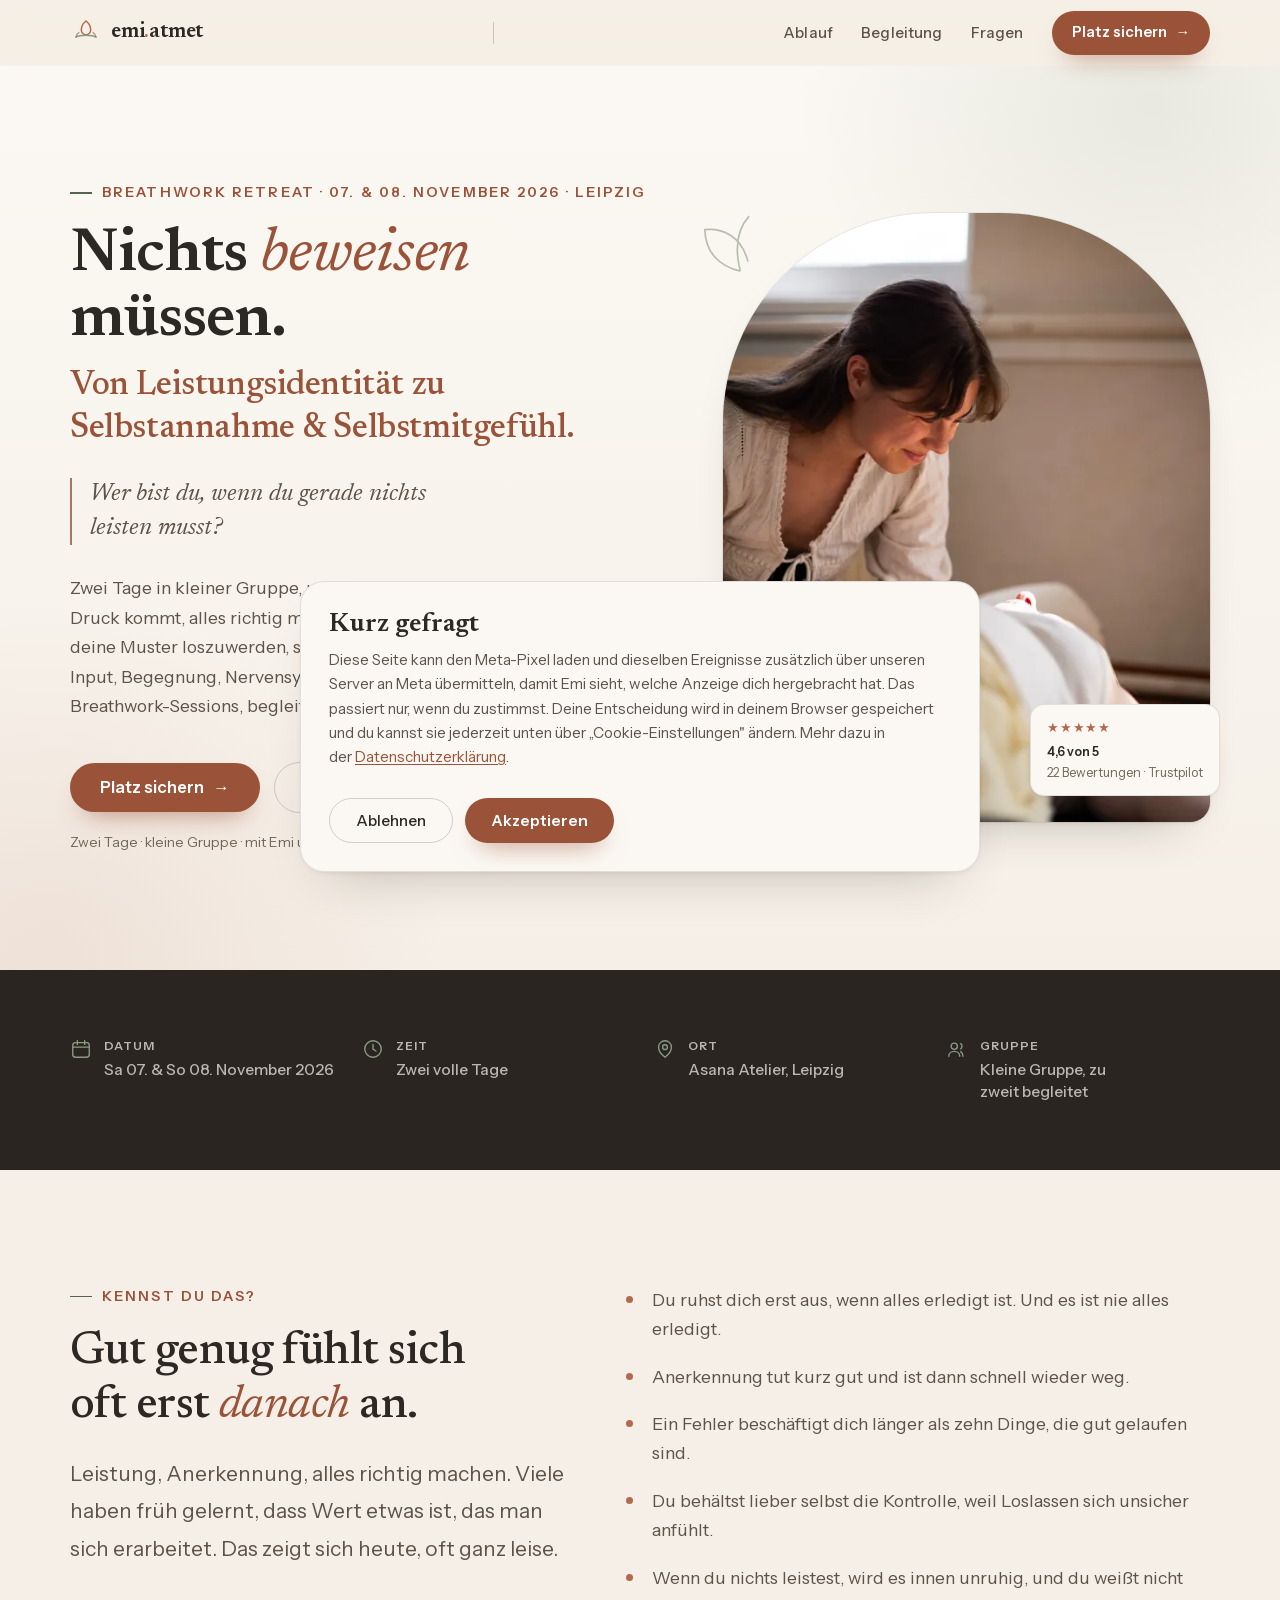
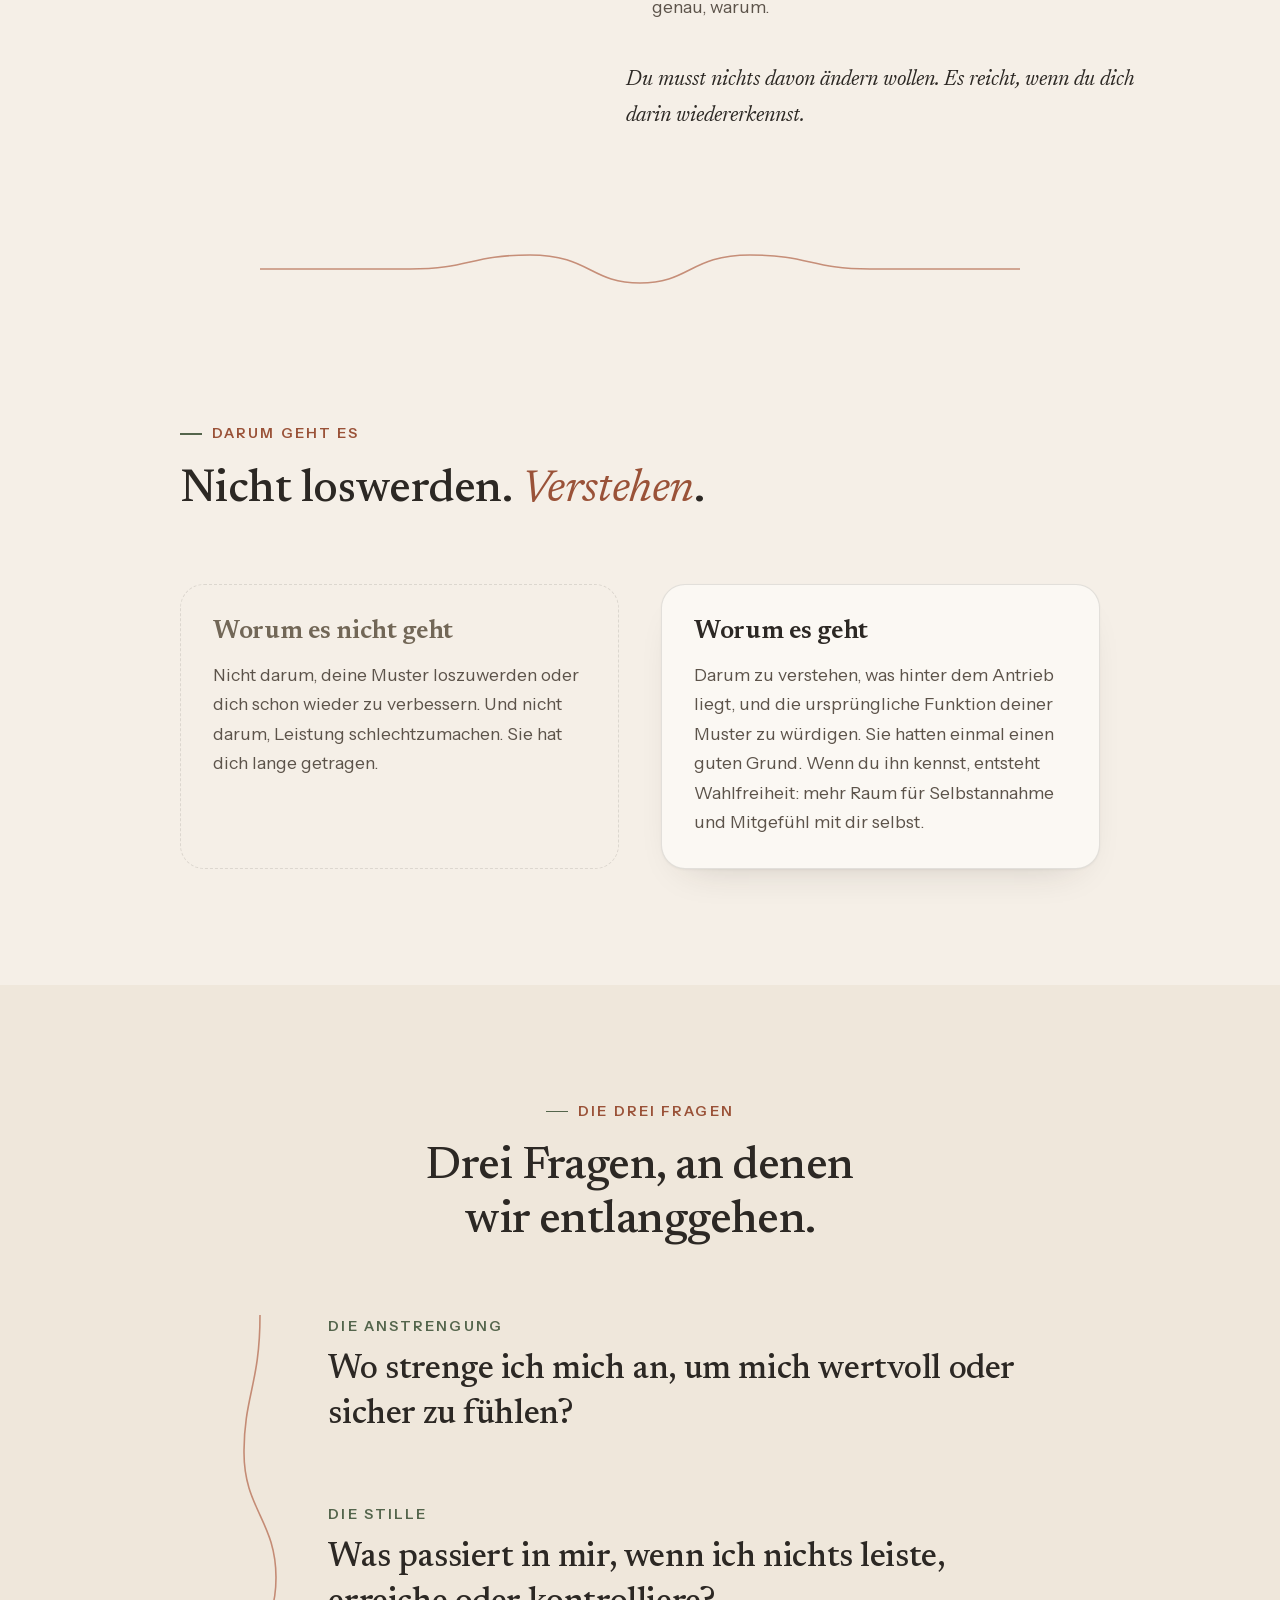
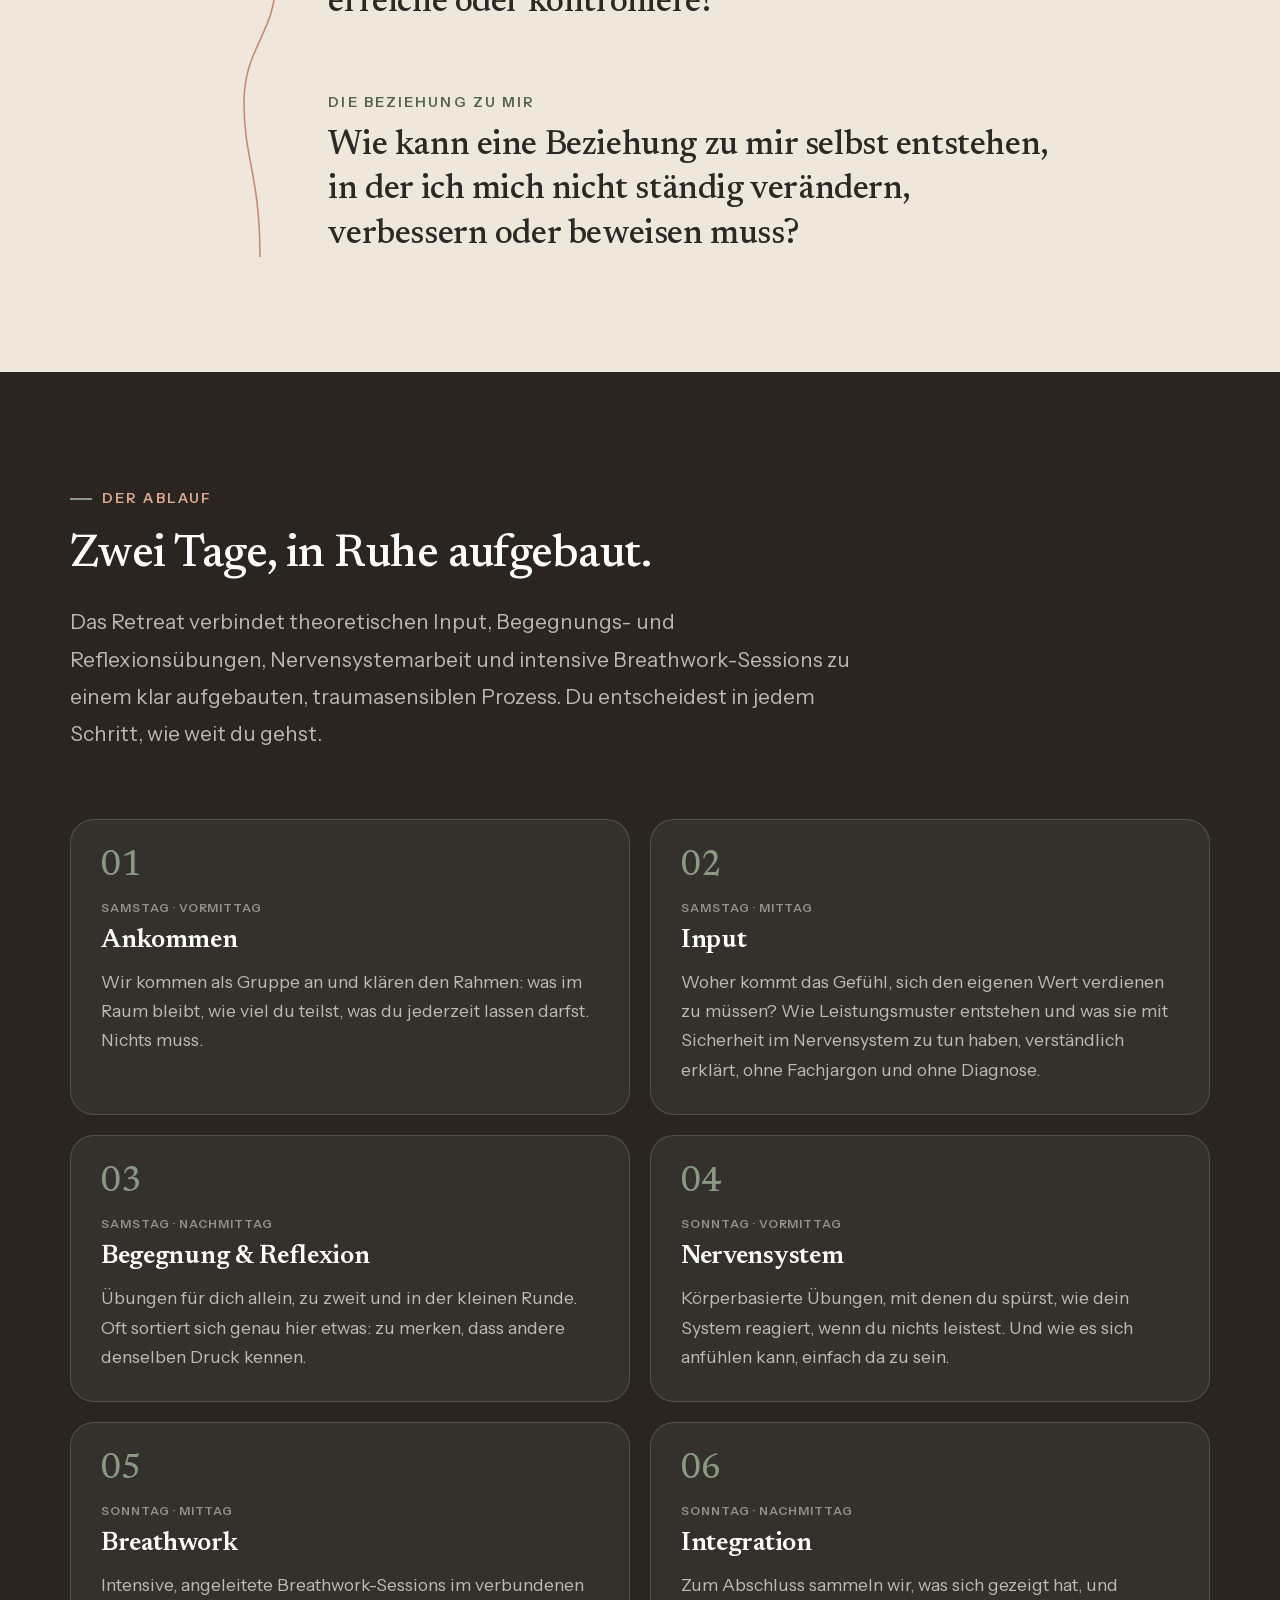
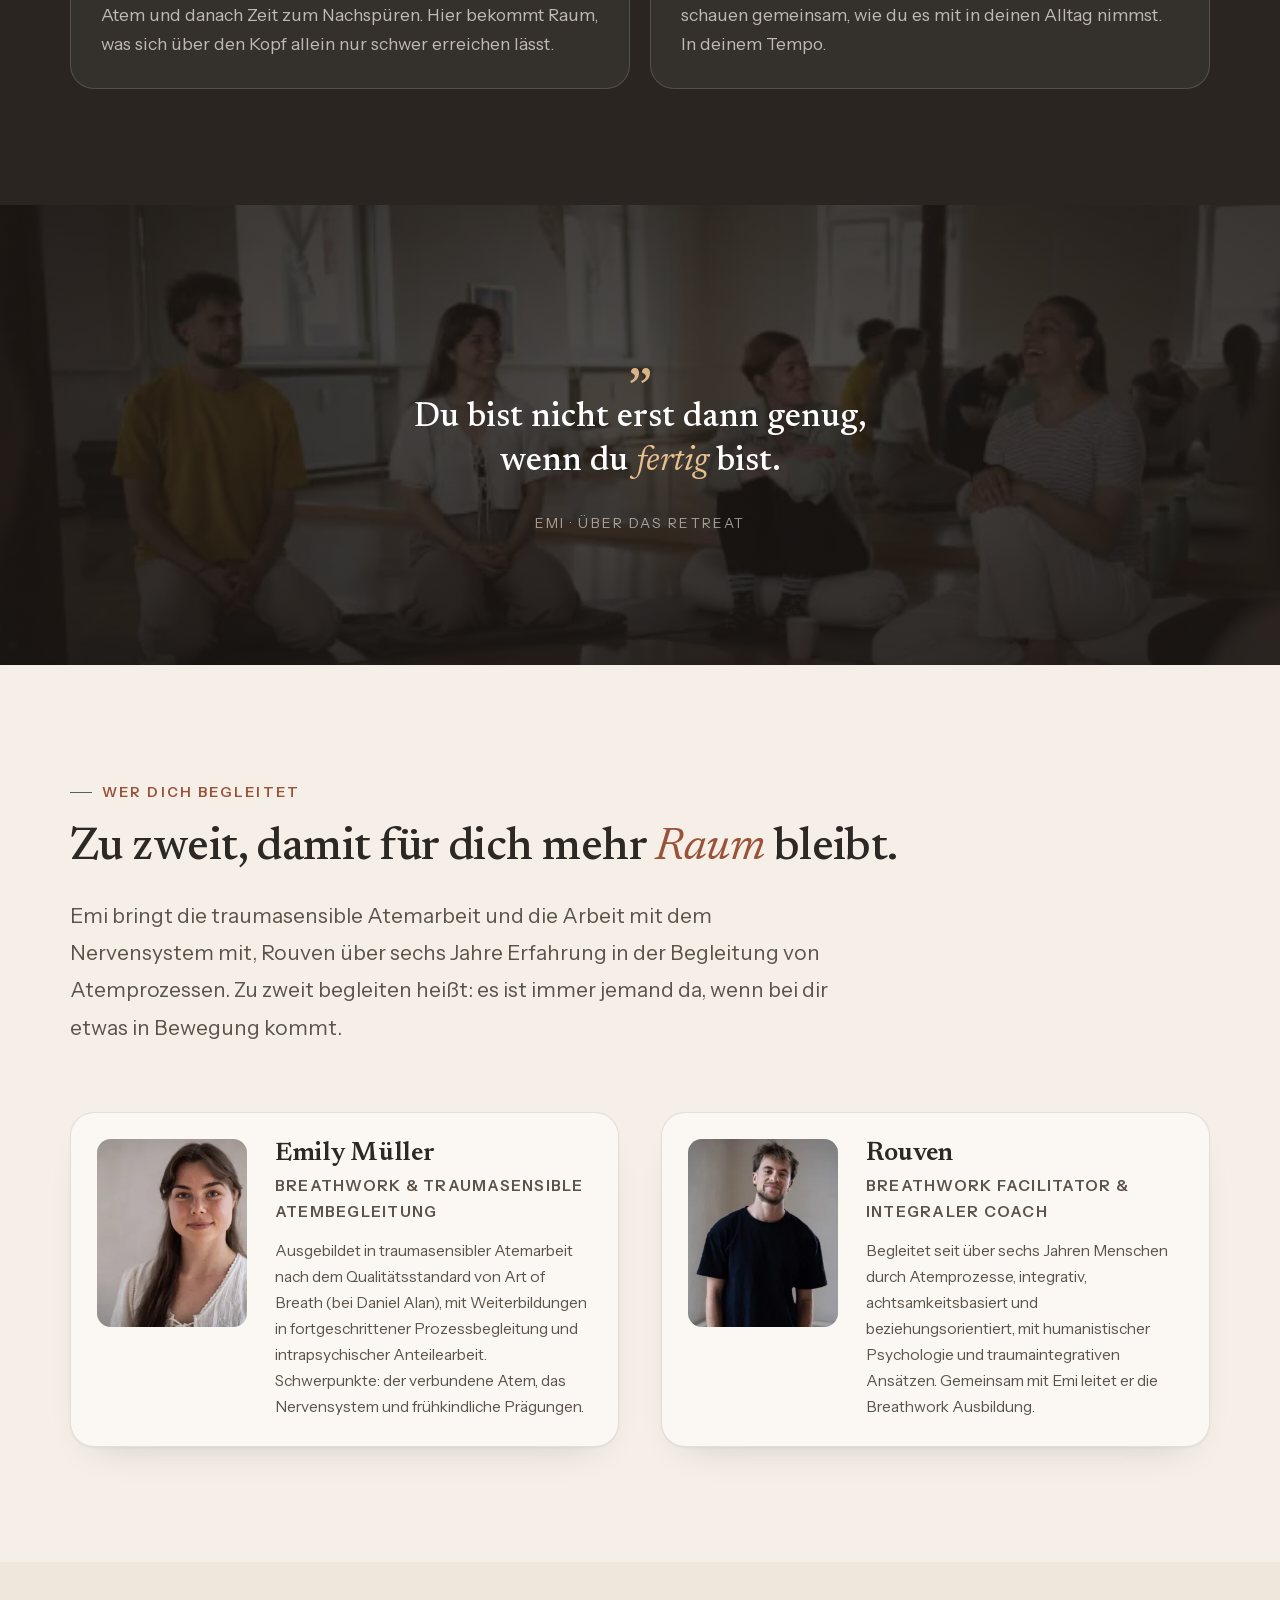
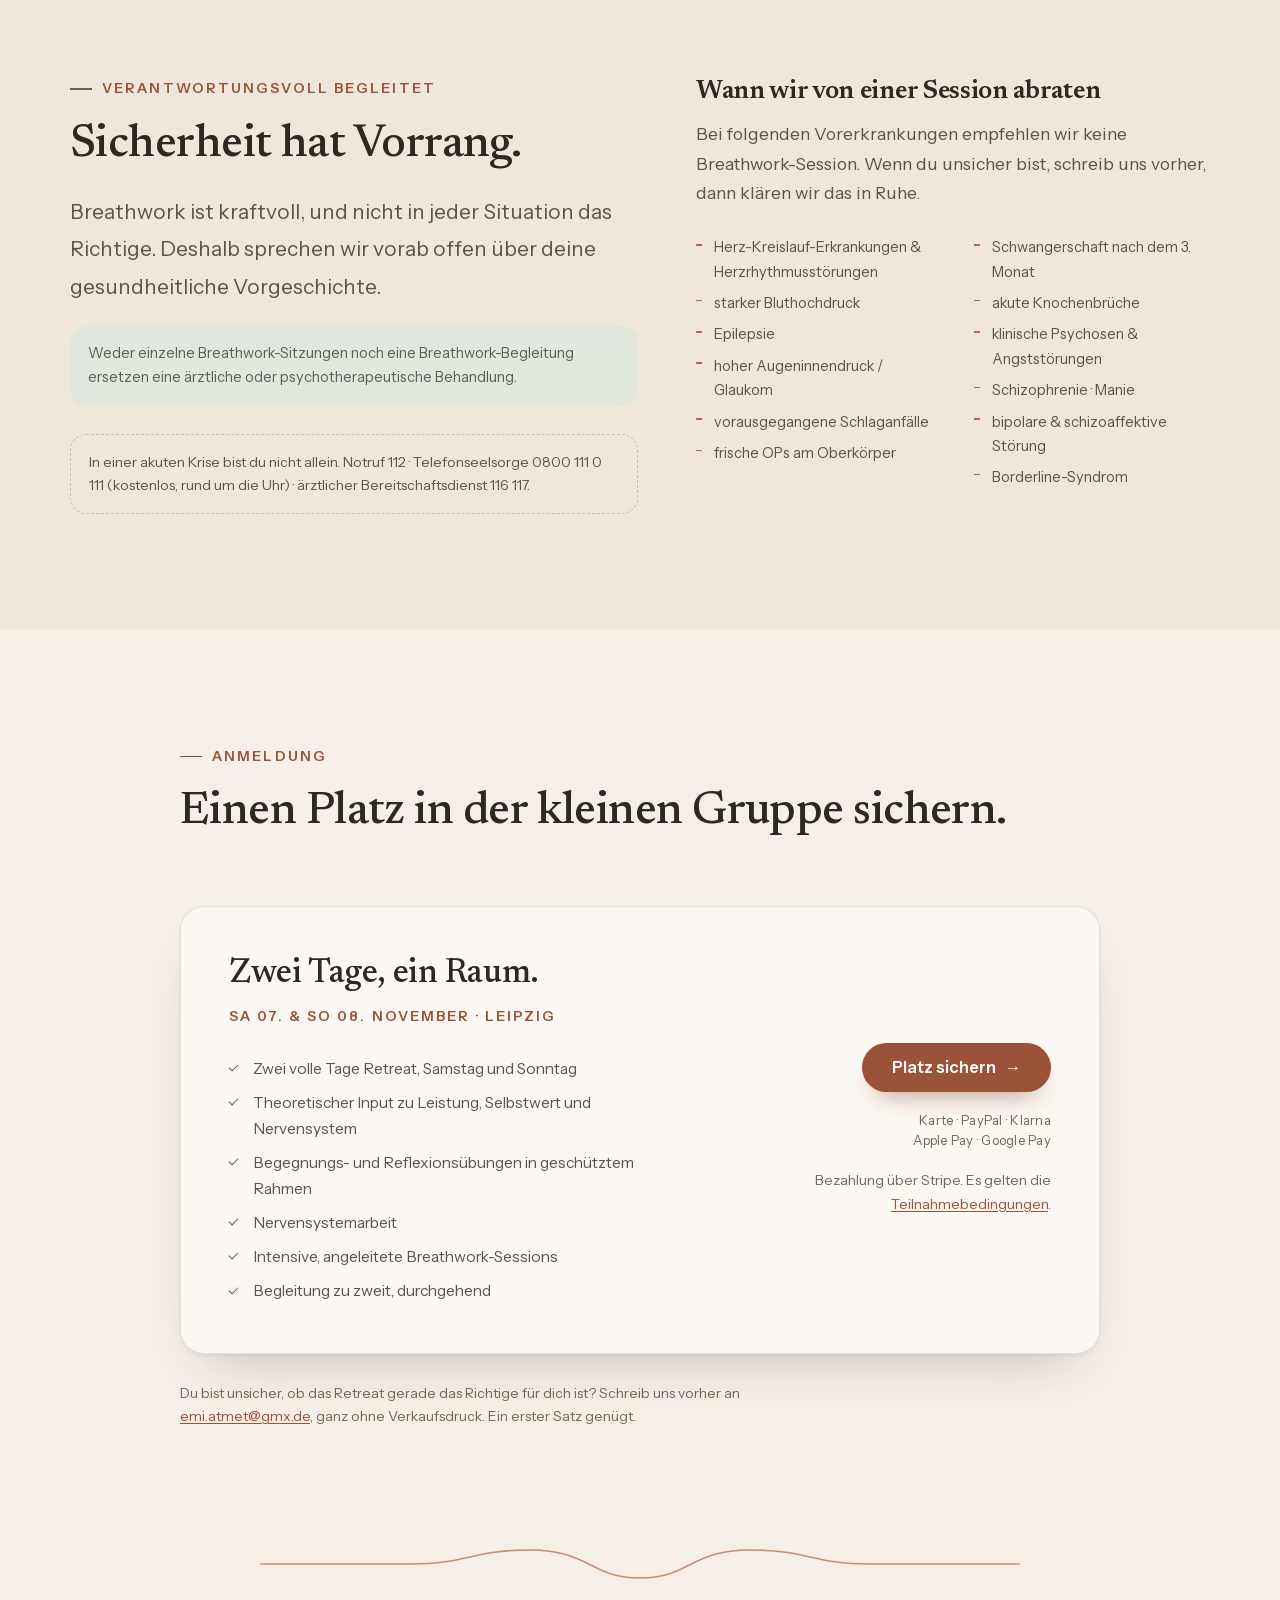
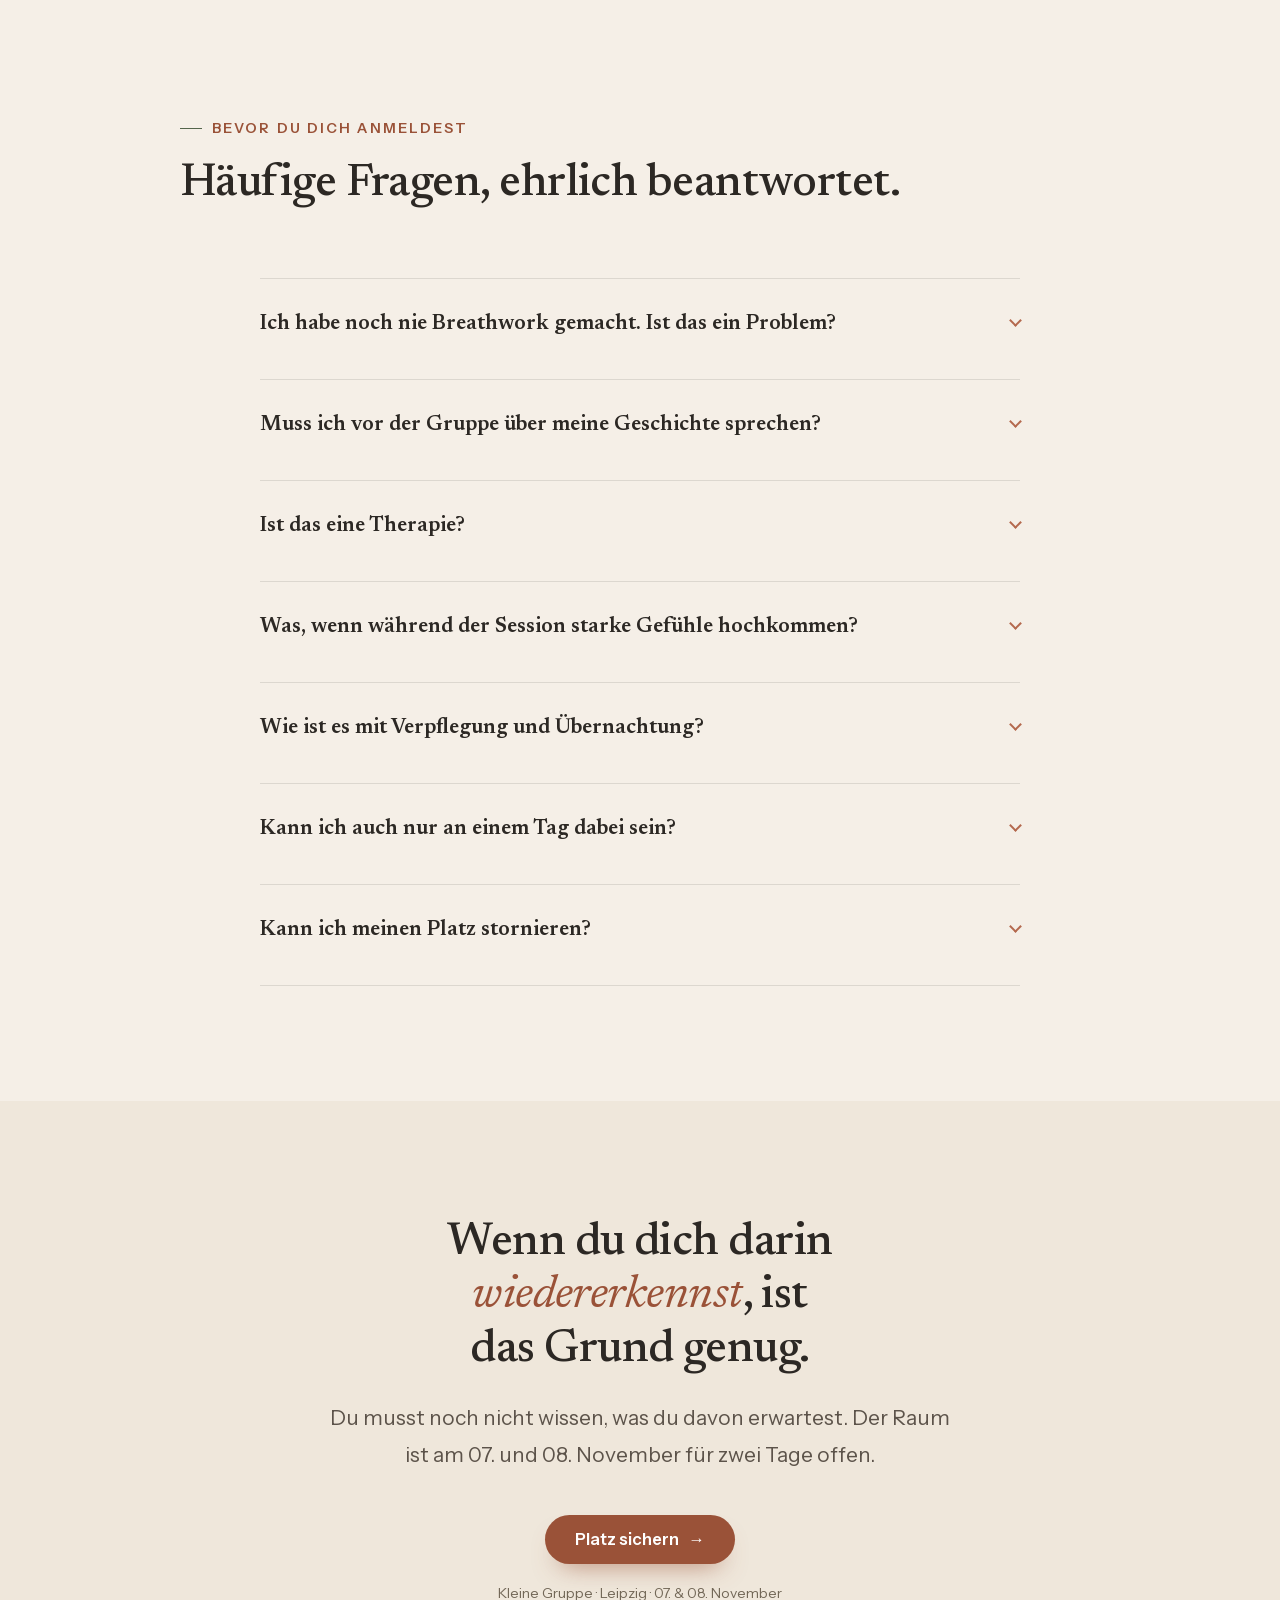
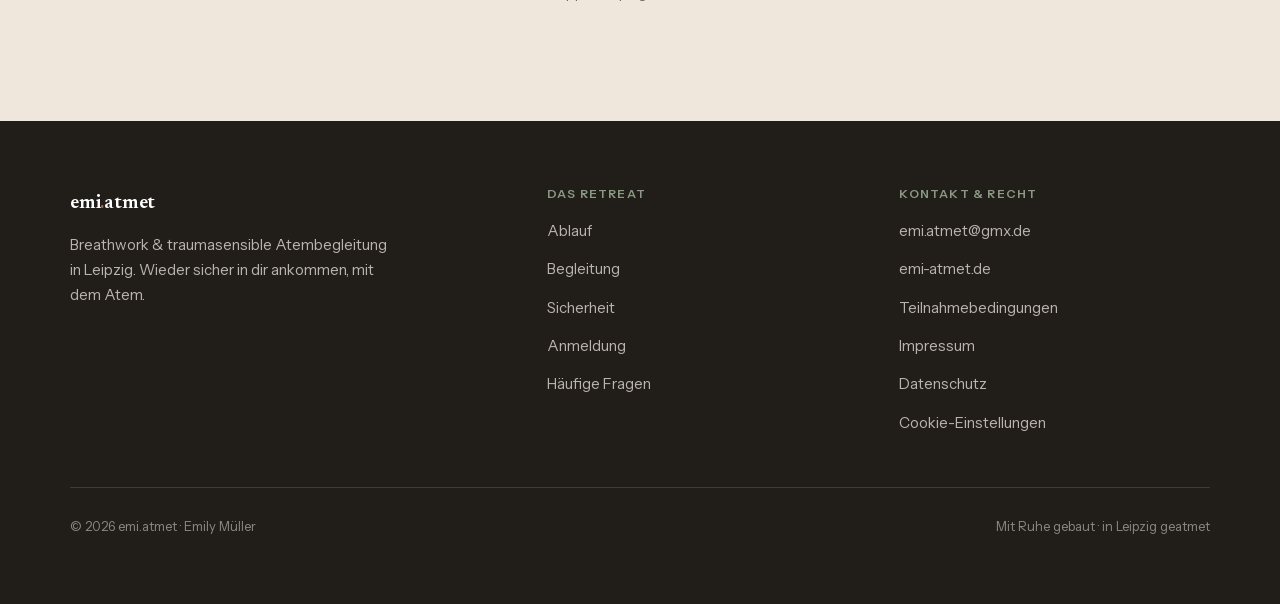
==== commit ed3f955b: "Retreat 07./08.11.2026: copy, images, no price, two-link checkout - All copy rewritten for the retre" ====
--- a/index.html
+++ b/index.html
@@ -3,25 +3,36 @@
 <head>
 <meta charset="utf-8">
 <meta name="viewport" content="width=device-width,initial-scale=1">
-<title>Mutterlinien · Workshop am 12. September 2026 in Leipzig | emi.atmet</title>
-<meta name="description" content="Mutterlinien: Prägung. Bindung. Freiheit. Vier Stunden in kleiner Gruppe zu dem, was die Beziehung zur Mutter bis heute in uns hinterlassen hat. Mit Reflexion, Austausch und Breathwork. 12. September 2026 in Leipzig, max. 12 Plätze.">
-<link rel="canonical" href="https://mutterlinien.emi-atmet.de/">
+<title>Breathwork Retreat · 07. &amp; 08. November 2026 in Leipzig | emi.atmet</title>
+<meta name="description" content="Breathwork Retreat: Von Leistungsidentität zu Selbstannahme &amp; Selbstmitgefühl. Zwei Tage in kleiner Gruppe mit Emi und Rouven, mit Input, Begegnung, Nervensystemarbeit und intensiven Breathwork-Sessions. 07. und 08. November 2026 in Leipzig.">
+<link rel="canonical" href="https://retreat.emi-atmet.de/">
 
 <!-- ============================================================
-     Inhaltlich fertig. Keine offenen Platzhalter mehr.
-     Meta-Pixel 4636136706618538 seit 31.08.2026 in assets/consent.js,
-     geladen erst nach Einwilligung.
-
-     Stripe Payment Link seit 27.08.2026 eingebaut, an zwei Stellen.
-     Beide Buttons tragen data-checkout, daran hängt InitiateCheckout.
+     KEIN PREIS AUF DIESER SEITE. Nirgends: nicht im Text, nicht in
+     den Meta-Tags, nicht im JSON-LD. Das ist ein Analytics-Test, der
+     Preis erscheint erst im Stripe-Checkout. PRICE in consent.js ist
+     ein Event-Wert für Meta und wird nicht angezeigt.
+
+     Zwei Stripe Payment Links: Early Bird bis 03.10., regulär ab
+     04.10. Beide Buttons (data-checkout) tragen bis dahin den
+     Early-Bird-Link. Am 04.10. still tauschen: die zwei hrefs hier
+     und PRICE in assets/consent.js. Die Seite erwähnt den
+     Early Bird nie.
+
+     Offene Punkte stehen als OFFEN(Emi) in Kommentaren:
+       grep -n "OFFEN" *.html
+     Meta-Pixel 4636136706618538 und Conversions API wie auf der
+     Mutterlinien-Seite, geladen erst nach Einwilligung.
      ============================================================ -->
 
 <meta property="og:type" content="website">
 <meta property="og:locale" content="de_DE">
-<meta property="og:url" content="https://mutterlinien.emi-atmet.de/">
-<meta property="og:image" content="https://mutterlinien.emi-atmet.de/assets/img/kreis-wide-1200.jpg">
-<meta property="og:title" content="Mutterlinien · Workshop am 12. September 2026 in Leipzig">
-<meta property="og:description" content="Vier Stunden in kleiner Gruppe zu dem, was die Beziehung zur Mutter bis heute in uns hinterlassen hat. Max. 12 Plätze.">
+<meta property="og:url" content="https://retreat.emi-atmet.de/">
+<meta property="og:image" content="https://retreat.emi-atmet.de/assets/img/og-1040.jpg">
+<meta property="og:image:width" content="1040">
+<meta property="og:image:height" content="546">
+<meta property="og:title" content="Breathwork Retreat · 07. &amp; 08. November 2026 in Leipzig">
+<meta property="og:description" content="Von Leistungsidentität zu Selbstannahme &amp; Selbstmitgefühl. Zwei Tage in kleiner Gruppe mit Emi und Rouven.">
 <meta name="theme-color" content="#F5EFE7">
 
 <link rel="icon" href="data:image/svg+xml,%3Csvg xmlns='http://www.w3.org/2000/svg' viewBox='0 0 32 32'%3E%3Crect width='32' height='32' rx='7' fill='%23F5EFE7'/%3E%3Cpath d='M16 6c2.8 2.3 4.4 5.1 4.4 8.3 0 2.6-2 4.6-4.4 4.6s-4.4-2-4.4-4.6C11.6 11.1 13.2 8.3 16 6z' fill='none' stroke='%23B4694E' stroke-width='1.5'/%3E%3Cpath d='M7 22c2.8-1.6 6-1.6 9-1.6s6.2 0 9 1.6' fill='none' stroke='%238A9A82' stroke-width='1.5' stroke-linecap='round'/%3E%3C/svg%3E">
@@ -58,19 +69,19 @@
   <section class="hero">
     <div class="wrap hero-grid">
       <div class="reveal">
-        <p class="eyebrow">Workshop · 12. September 2026 · Leipzig</p>
-        <h1>Mutterlinien</h1>
-        <p class="hero-sub-serif">Prägung. Bindung. Freiheit.</p>
-        <p class="hero-lead">Manches, was du heute trägst, hat vor dir begonnen.</p>
-        <p class="hero-note">Vier Stunden in kleiner Gruppe, um der Frage nachzugehen, welche Spuren die Beziehung zu deiner Mutter bis heute in dir hinterlassen hat. Mit Reflexion, Austausch und einer angeleiteten Breathwork-Session. Dazu ein persönliches Integrationsgespräch mit Emi im Anschluss.</p>
+        <p class="eyebrow">Breathwork Retreat · 07.&nbsp;&amp;&nbsp;08.&nbsp;November&nbsp;2026 · Leipzig</p>
+        <h1>Nichts <em>beweisen</em> müssen.</h1>
+        <p class="hero-sub-serif">Von Leistungsidentität zu Selbstannahme &amp; Selbstmitgefühl.</p>
+        <p class="hero-lead">Wer bist du, wenn du gerade nichts leisten musst?</p>
+        <p class="hero-note">Zwei Tage in kleiner Gruppe, um dir anzusehen, woher der Druck kommt, alles richtig machen zu müssen. Nicht, um deine Muster loszuwerden, sondern um sie zu verstehen. Mit Input, Begegnung, Nervensystemarbeit und intensiven Breathwork-Sessions, begleitet von Emi und Rouven.</p>
         <div class="cta-row">
           <a class="btn btn-lg" href="#anmeldung">Platz sichern <span class="arr" aria-hidden="true">→</span></a>
           <a class="btn btn-lg btn-ghost" href="#ablauf">Was dich erwartet</a>
         </div>
-        <!-- Bewusst keine Zahl freier Plätze. Die müsste nach jeder Buchung von
-             Hand geändert werden, und Stripe schaltet den Bezahl-Link sowieso
-             automatisch ab, sobald das Kontingent erreicht ist. -->
-        <p class="cta-note">Max. 12 Plätze · 130 € pro Person · zum zweiten Mal, nach einem ersten Durchgang im Juli</p>
+        <!-- Bewusst keine Zahl freier Plätze und KEIN PREIS (Analytics-Test,
+             siehe Kopf). Stripe schaltet den Bezahl-Link automatisch ab,
+             sobald das Kontingent erreicht ist. -->
+        <p class="cta-note">Zwei Tage · kleine Gruppe · mit Emi und Rouven</p>
       </div>
 
       <div class="figure-wrap reveal d1">
@@ -78,19 +89,19 @@
         <div class="frame">
           <picture>
             <source type="image/webp"
-                    srcset="assets/img/hero-raum-560.webp 560w, assets/img/hero-raum-840.webp 840w, assets/img/hero-raum-1120.webp 1120w"
+                    srcset="assets/img/hero-560.webp 560w, assets/img/hero-840.webp 840w, assets/img/hero-1120.webp 1120w"
                     sizes="(max-width:900px) min(420px, 92vw), 40vw">
-            <img src="assets/img/hero-raum-840.jpg"
-                 srcset="assets/img/hero-raum-560.jpg 560w, assets/img/hero-raum-840.jpg 840w, assets/img/hero-raum-1120.jpg 1120w"
+            <img src="assets/img/hero-840.jpg"
+                 srcset="assets/img/hero-560.jpg 560w, assets/img/hero-840.jpg 840w, assets/img/hero-1120.jpg 1120w"
                  sizes="(max-width:900px) min(420px, 92vw), 40vw"
-                 width="840" height="1260" fetchpriority="high" decoding="async"
-                 alt="Workshopraum in Leipzig: Teilnehmerinnen liegen auf Matten, Emi steht barfuß in der Mitte des Raums.">
+                 width="840" height="1050" fetchpriority="high" decoding="async"
+                 alt="Emi beugt sich während einer Breathwork-Session aufmerksam über einen Teilnehmer, der mit geschlossenen Augen auf der Matte liegt.">
           </picture>
         </div>
-        <div class="badge">
+        <a class="badge" href="https://de.trustpilot.com/review/emi-atmet.de" rel="noopener" aria-label="4,6 von 5 Sternen, 22 Bewertungen auf Trustpilot">
           <div class="badge-stars" aria-hidden="true">★★★★★</div>
           <p class="badge-txt"><b>4,6 von 5</b><br>22 Bewertungen · Trustpilot</p>
-        </div>
+        </a>
       </div>
     </div>
   </section>
@@ -100,19 +111,22 @@
     <div class="wrap facts-grid">
       <div class="fact reveal">
         <svg viewBox="0 0 24 24" fill="none" aria-hidden="true"><rect x="3" y="5" width="18" height="16" rx="3" stroke="currentColor" stroke-width="1.5"/><path d="M3 10h18M8 3v4M16 3v4" stroke="currentColor" stroke-width="1.5" stroke-linecap="round"/></svg>
-        <div><p class="fact-k">Datum</p><p class="fact-v">Samstag, 12. September 2026</p></div>
+        <div><p class="fact-k">Datum</p><p class="fact-v">Sa 07. &amp; So 08. November 2026</p></div>
       </div>
       <div class="fact reveal d1">
         <svg viewBox="0 0 24 24" fill="none" aria-hidden="true"><circle cx="12" cy="12" r="9" stroke="currentColor" stroke-width="1.5"/><path d="M12 7v5.2l3.2 2" stroke="currentColor" stroke-width="1.5" stroke-linecap="round"/></svg>
-        <div><p class="fact-k">Zeit</p><p class="fact-v">10 bis 14 Uhr</p></div>
+        <!-- OFFEN(Emi): Uhrzeiten beider Tage, z.B. "jeweils 10 bis 17 Uhr" -->
+        <div><p class="fact-k">Zeit</p><p class="fact-v">Zwei volle Tage</p></div>
       </div>
       <div class="fact reveal d2">
         <svg viewBox="0 0 24 24" fill="none" aria-hidden="true"><path d="M12 21s7-5.6 7-11a7 7 0 1 0-14 0c0 5.4 7 11 7 11z" stroke="currentColor" stroke-width="1.5"/><circle cx="12" cy="10" r="2.6" stroke="currentColor" stroke-width="1.5"/></svg>
-        <div><p class="fact-k">Ort</p><p class="fact-v">Element Ost, Leipzig-Neustadt</p></div>
+        <!-- OFFEN(Emi): Ort bestätigen (ihre Seite sagt Asana Atelier), Stadtteil oder Anschrift -->
+        <div><p class="fact-k">Ort</p><p class="fact-v">Asana Atelier, Leipzig</p></div>
       </div>
       <div class="fact reveal d3">
         <svg viewBox="0 0 24 24" fill="none" aria-hidden="true"><circle cx="9" cy="9" r="3.4" stroke="currentColor" stroke-width="1.5"/><path d="M3 20c0-3.3 2.7-5.4 6-5.4s6 2.1 6 5.4" stroke="currentColor" stroke-width="1.5" stroke-linecap="round"/><path d="M16 6.2a3.4 3.4 0 0 1 0 5.6M18.5 20c0-2.4-.9-4.2-2.4-5.2" stroke="currentColor" stroke-width="1.5" stroke-linecap="round"/></svg>
-        <div><p class="fact-k">Gruppe</p><p class="fact-v">Max. 12 Teilnehmerinnen</p></div>
+        <!-- OFFEN(Emi): maximale Gruppengröße, dann "Max. N Teilnehmer:innen" -->
+        <div><p class="fact-k">Gruppe</p><p class="fact-v">Kleine Gruppe, zu zweit begleitet</p></div>
       </div>
     </div>
   </section>
@@ -122,18 +136,18 @@
     <div class="wrap recog">
       <div class="reveal">
         <p class="eyebrow">Kennst du das?</p>
-        <h2>Manches wirkt <em>leiser</em> nach, als man denkt.</h2>
-        <p class="lead">Die Beziehung zur eigenen Mutter ist selten nur eine Geschichte aus der Vergangenheit. Sie zeigt sich heute, in ganz alltäglichen Momenten.</p>
+        <h2>Gut genug fühlt sich oft erst <em>danach</em> an.</h2>
+        <p class="lead">Leistung, Anerkennung, alles richtig machen. Viele haben früh gelernt, dass Wert etwas ist, das man sich erarbeitet. Das zeigt sich heute, oft ganz leise.</p>
       </div>
       <div class="reveal d1">
         <ul class="recog-list">
-          <li>Du reagierst manchmal so, wie du es dir nie vorgenommen hast, und erkennst darin etwas Vertrautes.</li>
-          <li>Nähe fällt dir schwer. Oder sie fällt dir leicht und kostet dich trotzdem zu viel.</li>
-          <li>Du funktionierst gut und fragst dich manchmal, wessen Maßstab du da eigentlich erfüllst.</li>
-          <li>Es gibt Gefühle rund um deine Mutter, für die nie richtig Raum war.</li>
-          <li>Du willst nicht anklagen. Du willst verstehen, was da mit dir passiert.</li>
+          <li>Du ruhst dich erst aus, wenn alles erledigt ist. Und es ist nie alles erledigt.</li>
+          <li>Anerkennung tut kurz gut und ist dann schnell wieder weg.</li>
+          <li>Ein Fehler beschäftigt dich länger als zehn Dinge, die gut gelaufen sind.</li>
+          <li>Du behältst lieber selbst die Kontrolle, weil Loslassen sich unsicher anfühlt.</li>
+          <li>Wenn du nichts leistest, wird es innen unruhig, und du weißt nicht genau, warum.</li>
         </ul>
-        <p class="recog-close">Du musst nichts davon erklären können. Es reicht, wenn dich das Thema berührt.</p>
+        <p class="recog-close">Du musst nichts davon ändern wollen. Es reicht, wenn du dich darin wiedererkennst.</p>
       </div>
     </div>
   </section>
@@ -145,16 +159,16 @@
     <div class="wrap-n">
       <div class="sec-head reveal">
         <p class="eyebrow">Darum geht es</p>
-        <h2>Nicht um Schuld. Um <em>Verstehen</em>.</h2>
+        <h2>Nicht loswerden. <em>Verstehen</em>.</h2>
       </div>
       <div class="frame-cols">
         <div class="frame-card is-not reveal">
           <h3>Worum es nicht geht</h3>
-          <p>Nicht darum, Schuld zu suchen. Nicht darum, die Vergangenheit bis ins kleinste Detail zu analysieren. Und nicht darum, deine Mutter zu einer Figur zu machen, die sie nie war.</p>
+          <p>Nicht darum, deine Muster loszuwerden oder dich schon wieder zu verbessern. Und nicht darum, Leistung schlechtzumachen. Sie hat dich lange getragen.</p>
         </div>
         <div class="frame-card reveal d1">
           <h3>Worum es geht</h3>
-          <p>Darum zu verstehen, was du heute noch trägst. Wie frühe Erfahrungen von Nähe und Bindung dein Selbstbild, deine Bedürfnisse und dein Nervensystem geprägt haben können. Und darum, dir in Ruhe anzusehen, was davon bleiben darf.</p>
+          <p>Darum zu verstehen, was hinter dem Antrieb liegt, und die ursprüngliche Funktion deiner Muster zu würdigen. Sie hatten einmal einen guten Grund. Wenn du ihn kennst, entsteht Wahlfreiheit: mehr Raum für Selbstannahme und Mitgefühl mit dir selbst.</p>
         </div>
       </div>
     </div>
@@ -176,9 +190,9 @@
           </svg>
         </div>
         <ol class="q-list">
-          <li class="q-item reveal"><span>Was nicht meins ist</span><p>Was gehört vielleicht gar nicht zu mir?</p></li>
-          <li class="q-item reveal d1"><span>Was bleibt</span><p>Was davon möchte ich behalten?</p></li>
-          <li class="q-item reveal d2"><span>Was ich wähle</span><p>Und was darf ich heute anders machen?</p></li>
+          <li class="q-item reveal"><span>Die Anstrengung</span><p>Wo strenge ich mich an, um mich wertvoll oder sicher zu fühlen?</p></li>
+          <li class="q-item reveal d1"><span>Die Stille</span><p>Was passiert in mir, wenn ich nichts leiste, erreiche oder kontrolliere?</p></li>
+          <li class="q-item reveal d2"><span>Die Beziehung zu mir</span><p>Wie kann eine Beziehung zu mir selbst entstehen, in der ich mich nicht ständig verändern, verbessern oder beweisen muss?</p></li>
         </ol>
       </div>
     </div>
@@ -189,40 +203,52 @@
     <div class="wrap">
       <div class="sec-head reveal">
         <p class="eyebrow">Der Ablauf</p>
-        <h2>Vier Stunden, in Ruhe aufgebaut.</h2>
-        <p class="lead">Mutterlinien verbindet bindungstheoretisches Wissen, Nervensystemregulation, transgenerationale Reflexion und Conscious Connected Breathing zu einem klar strukturierten, traumasensiblen Prozess. Du entscheidest in jedem Schritt, wie weit du gehst.</p>
-      </div>
+        <h2>Zwei Tage, in Ruhe aufgebaut.</h2>
+        <p class="lead">Das Retreat verbindet theoretischen Input, Begegnungs- und Reflexionsübungen, Nervensystemarbeit und intensive Breathwork-Sessions zu einem klar aufgebauten, traumasensiblen Prozess. Du entscheidest in jedem Schritt, wie weit du gehst.</p>
+      </div>
+      <!-- Sechs Schritte, drei pro Tag, keine Uhrzeiten.
+           OFFEN(Emi): Reihenfolge und Tageszeiten bestätigen. Wenn sie einen
+           Zeitplan schickt, auf zwei Tages-Spalten umbauen. -->
       <div class="steps">
         <div class="step reveal">
-          <p class="t">ab 10:00 Uhr</p>
+          <p class="t">Samstag · Vormittag</p>
           <h3>Ankommen</h3>
-          <p>Wir kommen in der Gruppe an und klären den Rahmen: was hier bleibt, wie viel du teilst, was du jederzeit lassen darfst. Nichts muss.</p>
+          <p>Wir kommen als Gruppe an und klären den Rahmen: was im Raum bleibt, wie viel du teilst, was du jederzeit lassen darfst. Nichts muss.</p>
         </div>
         <div class="step reveal d1">
-          <p class="t">Impulse</p>
-          <h3>Verstehen</h3>
-          <p>Moderne Bindungsforschung und Neurobiologie, verständlich erklärt. Was frühe Erfahrungen von Nähe und Distanz im Nervensystem hinterlassen, ohne Fachjargon und ohne Diagnose.</p>
+          <p class="t">Samstag · Mittag</p>
+          <h3>Input</h3>
+          <p>Woher kommt das Gefühl, sich den eigenen Wert verdienen zu müssen? Wie Leistungsmuster entstehen und was sie mit Sicherheit im Nervensystem zu tun haben, verständlich erklärt, ohne Fachjargon und ohne Diagnose.</p>
         </div>
         <div class="step reveal d2">
-          <p class="t">Reflexion</p>
-          <h3>Austausch</h3>
-          <p>Zeit für dich allein und Zeit in der kleinen Runde. Viele beschreiben genau das als den Moment, in dem sich etwas sortiert: zu merken, dass man damit nicht allein ist.</p>
+          <p class="t">Samstag · Nachmittag</p>
+          <h3>Begegnung &amp; Reflexion</h3>
+          <p>Übungen für dich allein, zu zweit und in der kleinen Runde. Oft sortiert sich genau hier etwas: zu merken, dass andere denselben Druck kennen.</p>
         </div>
         <div class="step reveal d3">
-          <p class="t">bis 14:00 Uhr</p>
-          <h3>Atmen</h3>
-          <p>Eine angeleitete Breathwork-Session und danach Zeit zum Nachspüren. Hier bekommt Raum, was sich über den Kopf allein manchmal nur schwer erreichen lässt.</p>
-        </div>
-        <div class="step step-wide reveal d3">
-          <p class="t">nach dem Workshop</p>
+          <p class="t">Sonntag · Vormittag</p>
+          <h3>Nervensystem</h3>
+          <p>Körperbasierte Übungen, mit denen du spürst, wie dein System reagiert, wenn du nichts leistest. Und wie es sich anfühlen kann, einfach da zu sein.</p>
+        </div>
+        <div class="step reveal">
+          <p class="t">Sonntag · Mittag</p>
+          <h3>Breathwork</h3>
+          <p>Intensive, angeleitete Breathwork-Sessions im verbundenen Atem und danach Zeit zum Nachspüren. Hier bekommt Raum, was sich über den Kopf allein nur schwer erreichen lässt.</p>
+        </div>
+        <div class="step reveal d1">
+          <p class="t">Sonntag · Nachmittag</p>
           <h3>Integration</h3>
-          <p>Was sich gezeigt hat, wirkt nach. Deshalb gehört ein persönliches Integrationsgespräch mit Emi dazu: Zeit für dich allein, um in Ruhe zu sortieren, was du mitgenommen hast. Es ist im Preis enthalten.</p>
+          <p>Zum Abschluss sammeln wir, was sich gezeigt hat, und schauen gemeinsam, wie du es mit in deinen Alltag nimmst. In deinem Tempo.</p>
         </div>
       </div>
     </div>
   </section>
 
   <!-- ============ ZITAT ============ -->
+  <!-- OFFEN(Emi): Die Kreis-Fotos sind für Mutterlinien freigegeben. Einwilligung
+       der Abgebildeten auch für diese Seite? Sonst das Duo-Bild einsetzen
+       (duo-600/900 in ../pictures/web-fallback/, nie größer als 900 px).
+       Das Zitat ist ein Entwurf und braucht Emis Freigabe. -->
   <section class="quoteband">
     <picture class="cine-wrap">
       <source media="(min-width:701px)" type="image/webp"
@@ -241,8 +267,8 @@
     </picture>
     <div class="wrap-n reveal">
       <span class="mark" aria-hidden="true">„</span>
-      <blockquote>Manche Räume sind so bewegend, dass man sie nicht nur <em>einmal</em> öffnen möchte.</blockquote>
-      <cite>Emi · nach dem ersten Durchgang im Juli</cite>
+      <blockquote>Du bist nicht erst dann genug, wenn du <em>fertig</em> bist.</blockquote>
+      <cite>Emi · über das Retreat</cite>
     </div>
   </section>
 
@@ -252,7 +278,7 @@
       <div class="sec-head reveal">
         <p class="eyebrow">Wer dich begleitet</p>
         <h2>Zu zweit, damit für dich mehr <em>Raum</em> bleibt.</h2>
-        <p class="lead">Emi bringt die traumasensible Atemarbeit mit, Christiane zwanzig Jahre Kreißsaal und ihre Spezialisierung auf Nervensystemregulation. Und in einer Gruppe von zwölf Frauen heißt zu zweit begleiten: es ist immer jemand da, wenn bei dir etwas in Bewegung kommt.</p>
+        <p class="lead">Emi bringt die traumasensible Atemarbeit und die Arbeit mit dem Nervensystem mit, Rouven über sechs Jahre Erfahrung in der Begleitung von Atemprozessen. Zu zweit begleiten heißt: es ist immer jemand da, wenn bei dir etwas in Bewegung kommt.</p>
       </div>
       <div class="people">
         <article class="person reveal">
@@ -273,22 +299,24 @@
             <p>Ausgebildet in traumasensibler Atemarbeit nach dem Qualitätsstandard von Art of Breath (bei Daniel Alan), mit Weiterbildungen in fortgeschrittener Prozessbegleitung und intrapsychischer Anteilearbeit. Schwerpunkte: der verbundene Atem, das Nervensystem und frühkindliche Prägungen.</p>
           </div>
         </article>
+        <!-- OFFEN(Rouven): Bio und Porträt freigeben. Text von Emis Ausbildungsseite,
+             Foto team-rouven-540.jpg von emi-atmet.de, auf 4:5 zugeschnitten. -->
         <article class="person reveal d1">
           <div class="person-fig">
             <picture>
               <source type="image/webp"
-                      srcset="assets/img/christiane-240.webp 240w, assets/img/christiane-360.webp 360w, assets/img/christiane-480.webp 480w"
+                      srcset="assets/img/rouven-240.webp 240w, assets/img/rouven-360.webp 360w, assets/img/rouven-432.webp 432w"
                       sizes="150px">
-              <img src="assets/img/christiane-360.jpg"
-                   srcset="assets/img/christiane-240.jpg 240w, assets/img/christiane-360.jpg 360w, assets/img/christiane-480.jpg 480w"
-                   sizes="150px" width="360" height="460" loading="lazy" decoding="async"
-                   alt="Porträt von Christiane Walter">
+              <img src="assets/img/rouven-360.jpg"
+                   srcset="assets/img/rouven-240.jpg 240w, assets/img/rouven-360.jpg 360w, assets/img/rouven-432.jpg 432w"
+                   sizes="150px" width="360" height="450" loading="lazy" decoding="async"
+                   alt="Porträt von Rouven">
             </picture>
           </div>
           <div class="person-body">
-            <h3>Christiane Walter</h3>
-            <p class="person-role">Hebamme &amp; Breathwork-Facilitatorin</p>
-            <p>Zwanzig Jahre im Kreißsaal, seit fast dreißig Jahren begleitet sie Menschen durch herausfordernde Situationen, seit 2019 bildet sie selbst Hebammen aus. Eine Breathwork-Session ist für sie wie eine Geburt: ein ganzheitlicher Prozess, bei dem sie dich halten und dir manchmal die Richtung weisen kann, den Weg gehst du selbst.</p>
+            <h3>Rouven</h3>
+            <p class="person-role">Breathwork Facilitator &amp; integraler Coach</p>
+            <p>Begleitet seit über sechs Jahren Menschen durch Atemprozesse, integrativ, achtsamkeitsbasiert und beziehungsorientiert, mit humanistischer Psychologie und traumaintegrativen Ansätzen. Gemeinsam mit Emi leitet er die Breathwork Ausbildung.</p>
           </div>
         </article>
       </div>
@@ -306,8 +334,8 @@
         <div class="note-dashed">In einer akuten Krise bist du nicht allein. Notruf 112 · Telefonseelsorge 0800 111 0 111 (kostenlos, rund um die Uhr) · ärztlicher Bereitschaftsdienst 116 117.</div>
       </div>
       <div class="reveal d1">
-        <h3>Wann ich von einer Session abrate</h3>
-        <p style="color:var(--ink-soft);max-width:50ch">Bei folgenden Vorerkrankungen empfehle ich keine Breathwork-Session. Wenn du unsicher bist, schreib mir vorher, dann klären wir das in Ruhe.</p>
+        <h3>Wann wir von einer Session abraten</h3>
+        <p style="color:var(--ink-soft);max-width:50ch">Bei folgenden Vorerkrankungen empfehlen wir keine Breathwork-Session. Wenn du unsicher bist, schreib uns vorher, dann klären wir das in Ruhe.</p>
         <ul class="contra">
           <li>Herz-Kreislauf-Erkrankungen &amp; Herzrhythmusstörungen</li>
           <li>starker Bluthochdruck</li>
@@ -327,46 +355,52 @@
   </section>
 
   <!-- ============ STIMME ============ -->
-  <!-- Wortlaut unverändert übernommen, inklusive der Stelle über Heilung.
-       Entscheidung von Kenny am 26.08.2026, Freigabe mit Namen liegt vor. -->
+  <!-- Abschnitt vorerst draußen. Wir erfinden keine Stimmen, und Anjas Zitat
+       gehört zu Mutterlinien. OFFEN(Emi): ein O-Ton, der zum Retreat-Thema
+       passt, mit Vornamen und Freigabe. Dann den Block wieder einsetzen:
+
   <section id="stimmen">
     <div class="wrap-n">
       <div class="sec-head reveal" style="text-align:center">
-        <p class="eyebrow" style="justify-content:center">Aus dem ersten Durchgang</p>
-        <h2 style="max-width:20ch;margin-inline:auto">Was eine Teilnehmerin danach geschrieben hat.</h2>
+        <p class="eyebrow" style="justify-content:center">Stimmen</p>
+        <h2 style="max-width:20ch;margin-inline:auto">ÜBERSCHRIFT</h2>
       </div>
       <figure class="stimme reveal d1">
         <span class="mark" aria-hidden="true">„</span>
-        <blockquote>Liebe Emi, von Herzen DANKE für die erfüllende Erfahrung gestern. Ich bin ganz beseelt und gelöst. Ich fühle, dass ich gerade in tiefe Heilung komme <span class="emoji">😇</span>. Es ist unbeschreiblich schön, dass Ihr Eure Berufung auf so lichtvolle Weise in die Welt bringt. Sonnige Grüße &amp; bis zum nächsten Mal, Anja <span class="emoji">☀️</span></blockquote>
-        <figcaption><cite>Anja · Mutterlinien im Juli</cite></figcaption>
+        <blockquote>ZITAT</blockquote>
+        <figcaption><cite>VORNAME · KONTEXT</cite></figcaption>
       </figure>
     </div>
   </section>
+  -->
 
   <!-- ============ ANMELDUNG ============ -->
   <section id="anmeldung">
     <div class="wrap-n">
       <div class="sec-head reveal">
         <p class="eyebrow">Anmeldung</p>
-        <h2>Einen von zwölf Plätzen sichern.</h2>
-      </div>
+        <h2>Einen Platz in der kleinen Gruppe sichern.</h2>
+      </div>
+      <!-- Kein Preis, kein Preis-Hinweis. Der Betrag steht nur im Stripe-Checkout. -->
       <div class="book-card reveal d1">
         <div>
-          <p class="price">130 €</p>
-          <p class="price-note">pro Person</p>
+          <p class="book-title">Zwei Tage, ein Raum.</p>
+          <p class="book-meta">Sa&nbsp;07.&nbsp;&amp; So&nbsp;08.&nbsp;November&nbsp;· Leipzig</p>
           <ul class="incl">
-            <li>Vier Stunden Workshop, 10 bis 14 Uhr</li>
-            <li>Kleine Gruppe mit maximal 12 Teilnehmerinnen</li>
-            <li>Reflexion und Austausch in geschütztem Rahmen</li>
-            <li>Angeleitete Breathwork-Session</li>
+            <li>Zwei volle Tage Retreat, Samstag und Sonntag</li>
+            <li>Theoretischer Input zu Leistung, Selbstwert und Nervensystem</li>
+            <li>Begegnungs- und Reflexionsübungen in geschütztem Rahmen</li>
+            <li>Nervensystemarbeit</li>
+            <li>Intensive, angeleitete Breathwork-Sessions</li>
             <li>Begleitung zu zweit, durchgehend</li>
-            <li>Persönliches Integrationsgespräch mit Emi im Anschluss</li>
           </ul>
         </div>
         <div class="book-side">
-          <span class="seats">Max. 12 Plätze</span>
+          <!-- OFFEN(Emi): Gruppengröße. Dann hier wieder
+               <span class="seats">Max. N Plätze</span> einsetzen. Keine Zahl erfinden. -->
           <div>
-            <a class="btn btn-lg" href="https://buy.stripe.com/5kQbJ47PY8wn8SWbN78Vi00" data-checkout>Platz sichern <span class="arr" aria-hidden="true">→</span></a>
+            <!-- STRIPE_LINK_EARLYBIRD bis 03.10., ab 04.10. der reguläre Link -->
+            <a class="btn btn-lg" href="STRIPE_LINK_EARLYBIRD" data-checkout>Platz sichern <span class="arr" aria-hidden="true">→</span></a>
           </div>
           <p class="pay-methods">Karte · PayPal · Klarna<br>Apple Pay · Google Pay</p>
           <p class="cta-note">Bezahlung über Stripe. Es gelten die
@@ -374,8 +408,8 @@
         </div>
       </div>
       <p class="cta-note reveal" style="margin-top:var(--sp-3);max-width:56ch">
-        Du bist unsicher, ob der Workshop gerade das Richtige für dich ist? Schreib mir vorher an
-        <a href="mailto:emi.atmet@gmx.de?subject=Mutterlinien%2012.09." style="color:var(--clay-deep);text-decoration:underline;text-underline-offset:2px">emi.atmet@gmx.de</a>,
+        Du bist unsicher, ob das Retreat gerade das Richtige für dich ist? Schreib uns vorher an
+        <a href="mailto:emi.atmet@gmx.de?subject=Retreat%2007.%2F08.11." style="color:var(--clay-deep);text-decoration:underline;text-underline-offset:2px">emi.atmet@gmx.de</a>,
         ganz ohne Verkaufsdruck. Ein erster Satz genügt.
       </p>
     </div>
@@ -400,21 +434,29 @@
           <div class="a"><p>Nein. Es gibt Zeit für dich allein und Zeit für Austausch, und du entscheidest jedes Mal neu, was du davon teilst. Zuhören ist genauso viel wert.</p></div>
         </details>
         <details>
-          <summary>Meine Mutter ist gestorben. Ist der Workshop trotzdem etwas für mich?</summary>
-          <div class="a"><p>Ja. Es geht um die Spuren, die die Beziehung in dir hinterlassen hat, und die bleiben, unabhängig davon, ob deine Mutter noch lebt oder ob ihr heute Kontakt habt. Wenn der Verlust frisch ist, schreib mir vorher, dann schauen wir gemeinsam, ob der Zeitpunkt stimmig ist.</p></div>
-        </details>
-        <details>
           <summary>Ist das eine Therapie?</summary>
-          <div class="a"><p>Nein. Der Workshop ist eine begleitete Selbsterfahrung und ersetzt keine ärztliche oder psychotherapeutische Behandlung. Wenn du gerade in Behandlung bist, sprich vorher mit deiner Therapeutin oder deinem Therapeuten darüber.</p></div>
+          <div class="a"><p>Nein. Das Retreat ist eine begleitete Selbsterfahrung und ersetzt keine ärztliche oder psychotherapeutische Behandlung. Wenn du gerade in Behandlung bist, sprich vorher mit deiner Therapeutin oder deinem Therapeuten darüber.</p></div>
         </details>
         <details>
           <summary>Was, wenn während der Session starke Gefühle hochkommen?</summary>
           <div class="a"><p>Genau dafür ist der Raum da. Wir sind zu zweit und traumasensibel ausgebildet und begleiten dich sicher durch das, was sich zeigt. Nichts muss, alles darf.</p></div>
         </details>
+        <!-- OFFEN(Emi): Verpflegung und Übernachtung. Antwort ersetzen, sobald klar. -->
+        <details>
+          <summary>Wie ist es mit Verpflegung und Übernachtung?</summary>
+          <div class="a"><p>Das ergänzen wir hier in Kürze. Wenn es für deine Entscheidung wichtig ist, schreib Emi vorher, sie beantwortet dir das gern.</p></div>
+        </details>
+        <!-- OFFEN(Emi): Ist die Teilnahme an nur einem Tag möglich? Antwort bestätigen. -->
+        <details>
+          <summary>Kann ich auch nur an einem Tag dabei sein?</summary>
+          <div class="a"><p>Das Retreat ist als ein Prozess über beide Tage aufgebaut, deshalb buchst du beide Tage zusammen. Wenn du an einem Tag verhindert bist, schreib uns vorher, dann schauen wir gemeinsam.</p></div>
+        </details>
         <details>
           <summary>Kann ich meinen Platz stornieren?</summary>
           <div class="a">
-            <p>Bis 14 Tage vor dem Workshop kannst du kostenfrei stornieren, du bekommst den vollen Betrag zurück. Zwischen 13 und 7 Tagen vorher werden 50 Prozent fällig, also 65 Euro. Ab 6 Tagen vorher oder wenn du nicht erscheinst, wird der volle Beitrag von 130 Euro fällig.</p>
+            <!-- Nur Prozente, nie Beträge. Fristen gleich wie in den Teilnahmebedingungen.
+                 OFFEN(Emi): Fristen für ein Zwei-Tages-Retreat bestätigen. -->
+            <p>Bis 14 Tage vor dem Retreat kannst du kostenfrei stornieren, du bekommst den vollen Betrag zurück. Zwischen 13 und 7 Tagen vorher wird die Hälfte des Teilnahmebeitrags fällig. Ab 6 Tagen vorher oder wenn du nicht erscheinst, wird der volle Beitrag fällig.</p>
             <p>Du kannst deinen Platz aber jederzeit kostenfrei an jemand anderen weitergeben. Sag Emi einfach Bescheid, wer statt dir kommt.</p>
           </div>
         </details>
@@ -425,12 +467,12 @@
   <!-- ============ ABSCHLUSS ============ -->
   <section class="band-2">
     <div class="wrap-n reveal" style="text-align:center">
-      <h2 style="max-width:20ch;margin-inline:auto">Wenn dich das Thema <em>berührt</em>, ist das Grund genug.</h2>
-      <p class="lead" style="margin:0 auto var(--sp-4);max-width:46ch">Du musst noch nicht wissen, was du davon erwartest. Der Raum ist am 12. September für vier Stunden offen.</p>
+      <h2 style="max-width:20ch;margin-inline:auto">Wenn du dich darin <em>wiedererkennst</em>, ist das Grund genug.</h2>
+      <p class="lead" style="margin:0 auto var(--sp-4);max-width:46ch">Du musst noch nicht wissen, was du davon erwartest. Der Raum ist am 07. und 08. November für zwei Tage offen.</p>
       <div class="cta-row" style="justify-content:center">
-        <a class="btn btn-lg" href="https://buy.stripe.com/5kQbJ47PY8wn8SWbN78Vi00" data-checkout>Platz sichern <span class="arr" aria-hidden="true">→</span></a>
-      </div>
-      <p class="cta-note">130 € pro Person · max. 12 Plätze · Leipzig</p>
+        <a class="btn btn-lg" href="STRIPE_LINK_EARLYBIRD" data-checkout>Platz sichern <span class="arr" aria-hidden="true">→</span></a>
+      </div>
+      <p class="cta-note">Kleine Gruppe · Leipzig · 07. &amp; 08. November</p>
     </div>
   </section>
 
@@ -444,7 +486,7 @@
         <p style="margin-top:12px;max-width:34ch;font-size:15px">Breathwork &amp; traumasensible Atembegleitung in Leipzig. Wieder sicher in dir ankommen, mit dem Atem.</p>
       </div>
       <div>
-        <h4>Der Workshop</h4>
+        <h4>Das Retreat</h4>
         <ul>
           <li><a href="#ablauf">Ablauf</a></li>
           <li><a href="#begleitung">Begleitung</a></li>
@@ -472,25 +514,27 @@
   </div>
 </footer>
 
+<!-- Datum ohne Uhrzeit, bis Emi die Zeiten bestätigt. Dann ergänzen, im
+     November mit +01:00 (MEZ), nicht +02:00. Bewusst KEIN "price" im Offer.
+     OFFEN(Emi): Anschrift des Veranstaltungsorts, Gruppengröße
+     (maximumAttendeeCapacity), Rouvens Nachname und URL bestätigen. -->
 <script type="application/ld+json">
 {
   "@context":"https://schema.org",
   "@type":"Event",
-  "name":"Mutterlinien: Prägung. Bindung. Freiheit.",
-  "description":"Vier Stunden in kleiner Gruppe zu dem, was die Beziehung zur Mutter bis heute in uns hinterlassen hat. Mit Reflexion, Austausch und einer angeleiteten Breathwork-Session.",
-  "startDate":"2026-09-12T10:00:00+02:00",
-  "endDate":"2026-09-12T14:00:00+02:00",
+  "name":"Breathwork Retreat: Von Leistungsidentität zu Selbstannahme & Selbstmitgefühl",
+  "description":"Zwei Tage in kleiner Gruppe zu Leistung, Anerkennung und Perfektionismus, und zu dem, was dahinter liegt. Mit theoretischem Input, Begegnungs- und Reflexionsübungen, Nervensystemarbeit und intensiven Breathwork-Sessions.",
+  "startDate":"2026-11-07",
+  "endDate":"2026-11-08",
   "eventStatus":"https://schema.org/EventScheduled",
   "eventAttendanceMode":"https://schema.org/OfflineEventAttendanceMode",
   "inLanguage":"de",
-  "maximumAttendeeCapacity":12,
+  "image":"https://retreat.emi-atmet.de/assets/img/og-1040.jpg",
   "location":{
     "@type":"Place",
-    "name":"Element Ost",
+    "name":"Asana Atelier",
     "address":{
       "@type":"PostalAddress",
-      "streetAddress":"Schulze-Delitzsch-Straße 19",
-      "postalCode":"04315",
       "addressLocality":"Leipzig",
       "addressCountry":"DE"
     }
@@ -498,14 +542,12 @@
   "organizer":{"@type":"Person","name":"Emily Müller","url":"https://emi-atmet.de/"},
   "performer":[
     {"@type":"Person","name":"Emily Müller","url":"https://emi-atmet.de/"},
-    {"@type":"Person","name":"Christiane Walter","url":"https://atemtraum.de/"}
+    {"@type":"Person","name":"Rouven","url":"https://atemkontakt.de"}
   ],
   "offers":{
     "@type":"Offer",
-    "price":"130",
-    "priceCurrency":"EUR",
     "availability":"https://schema.org/InStock",
-    "url":"https://mutterlinien.emi-atmet.de/#anmeldung"
+    "url":"https://retreat.emi-atmet.de/#anmeldung"
   }
 }
 </script>
--- a/assets/style.css
+++ b/assets/style.css
@@ -1,5 +1,6 @@
 /* ============================================================
-   Mutterlinien · Workshop-Landingpage
+   Breathwork Retreat 07./08.11.2026 · Landingpage
+   Geschwister der Mutterlinien-Seite, gleiches Stylesheet.
    Designsystem 1:1 aus emi-atmet.de (brand/design-system.md).
    Keine neuen Farben, keine neuen Schriften, keine CDNs.
    ============================================================ */
@@ -255,7 +256,12 @@
   position:absolute; right:-10px; bottom:26px; z-index:2; background:var(--white);
   border-radius:14px; box-shadow:var(--shadow-soft); padding:12px 16px;
   border:1px solid var(--line);
-}
+  /* Seit der Retreat-Seite ein Link zu Trustpilot (voice.md §7). */
+  display:block; text-decoration:none; color:inherit;
+  transition:box-shadow .28s var(--ease), transform .28s var(--ease);
+}
+a.badge:hover{box-shadow:var(--shadow); transform:translateY(-2px)}
+a.badge:focus-visible{border-radius:14px}
 .badge-stars{color:var(--clay); font-size:13px; letter-spacing:.06em}
 .badge-txt{font-size:12.5px; color:var(--ink-faint); margin-top:2px}
 .badge-txt b{color:var(--ink); font-weight:600}
@@ -329,8 +335,8 @@
   background:rgba(245,239,231,.05); border:1px solid rgba(245,239,231,.16);
   border-radius:var(--radius-lg); padding:clamp(24px,3vw,30px);
 }
-/* Der Schritt nach dem Workshop-Tag. Volle Breite, weil er außerhalb
-   der vier Stunden liegt und sich optisch absetzen soll. */
+/* Ein Schritt über die volle Breite, wenn er sich vom Rest absetzen soll.
+   Auf der Retreat-Seite ungenutzt (sechs Schritte, drei pro Tag). */
 .step-wide{grid-column:1 / -1}
 .step::before{
   counter-increment:step; content:"0" counter(step);
@@ -436,6 +442,17 @@
   color:var(--ink); line-height:1; margin:0 0 6px;
 }
 .price-note{font-size:var(--step--1); color:var(--ink-faint); margin:0}
+/* Retreat: kein Preis auf der Seite. Der Platz von .price trägt eine
+   Serif-Zeile, darunter ein Sans-Label, damit die Karte ihren Ticket-
+   Charakter behält. Werte aus h3/Eyebrow im Designsystem. */
+.book-title{
+  font-family:var(--serif); font-weight:500; font-size:var(--step-3);
+  line-height:var(--lh-snug); letter-spacing:var(--ls-h2); color:var(--ink); margin:0 0 10px;
+}
+.book-meta{
+  font-size:var(--step--1); font-weight:600; letter-spacing:var(--ls-label);
+  text-transform:uppercase; color:var(--clay-deep); margin:0;
+}
 .incl{margin:var(--sp-3) 0 0; display:grid; gap:8px}
 .incl li{
   position:relative; padding-left:24px; font-size:15.5px; color:var(--ink-soft);
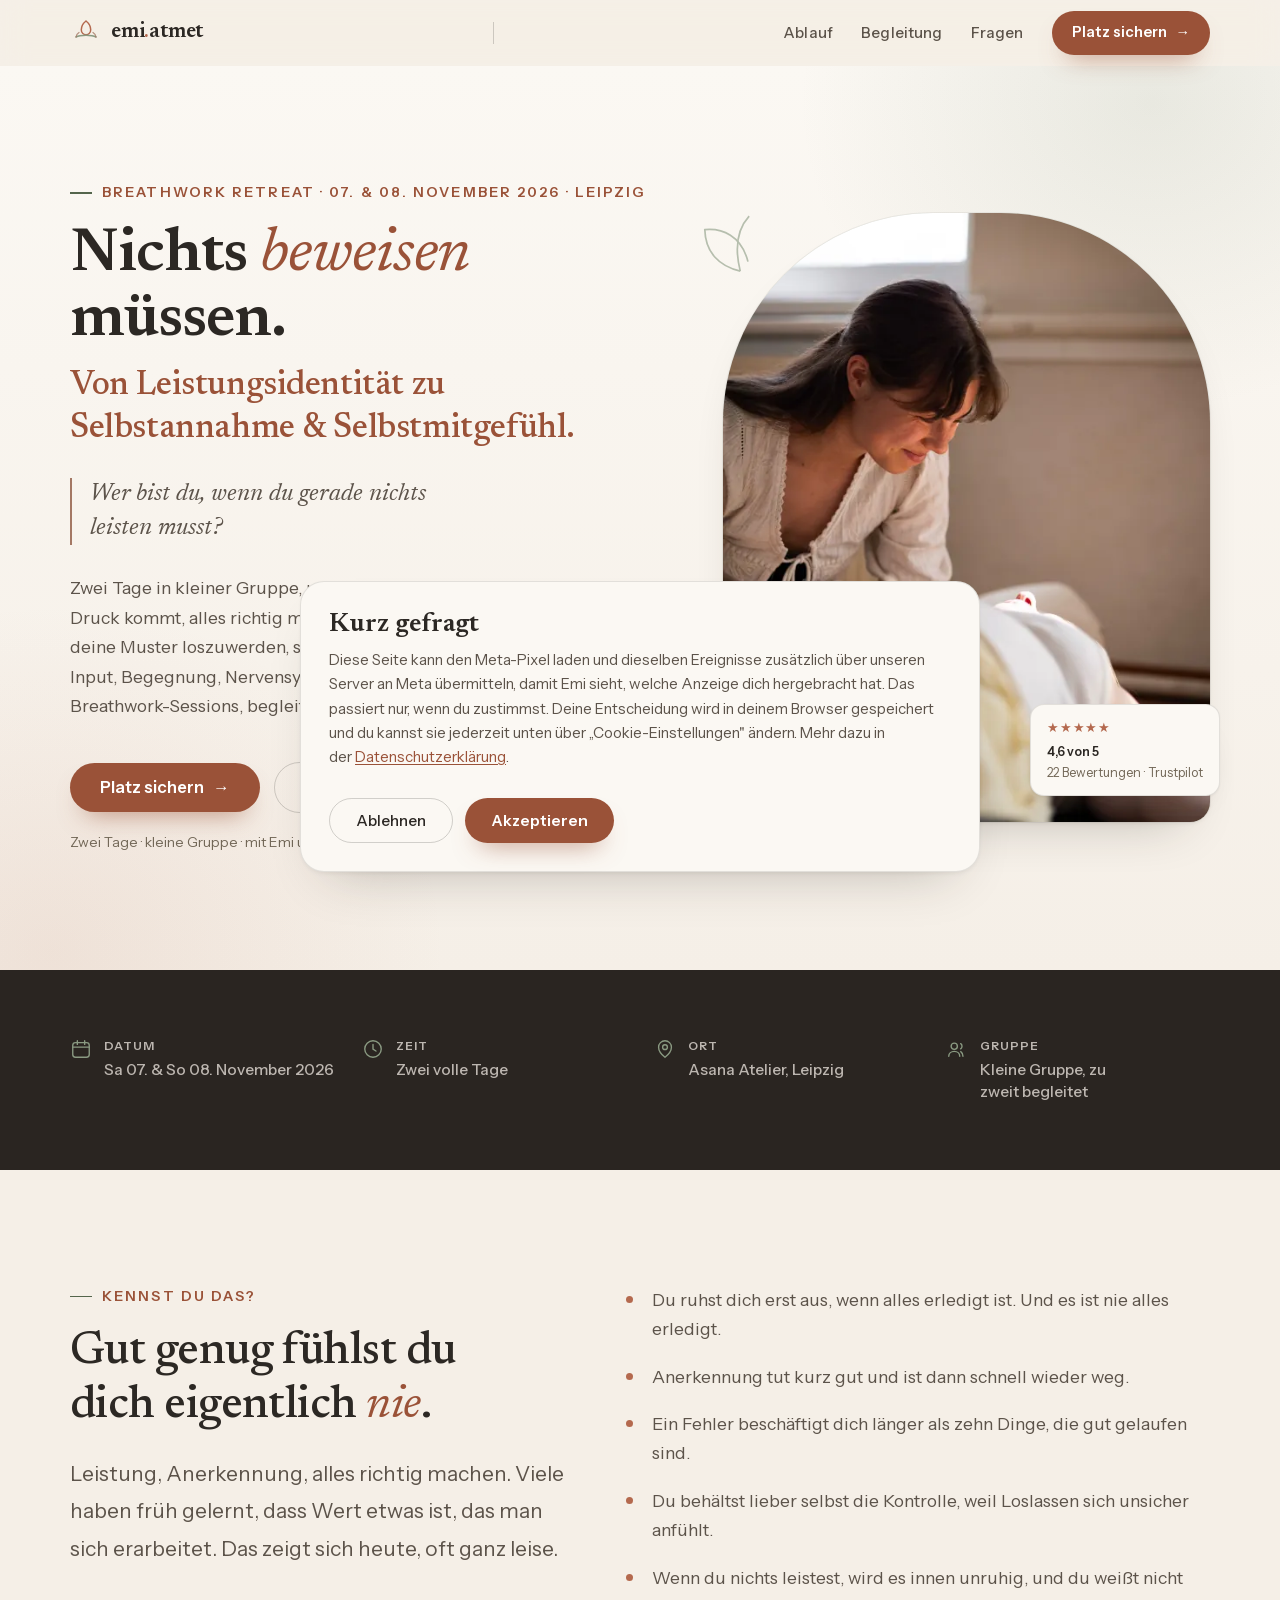
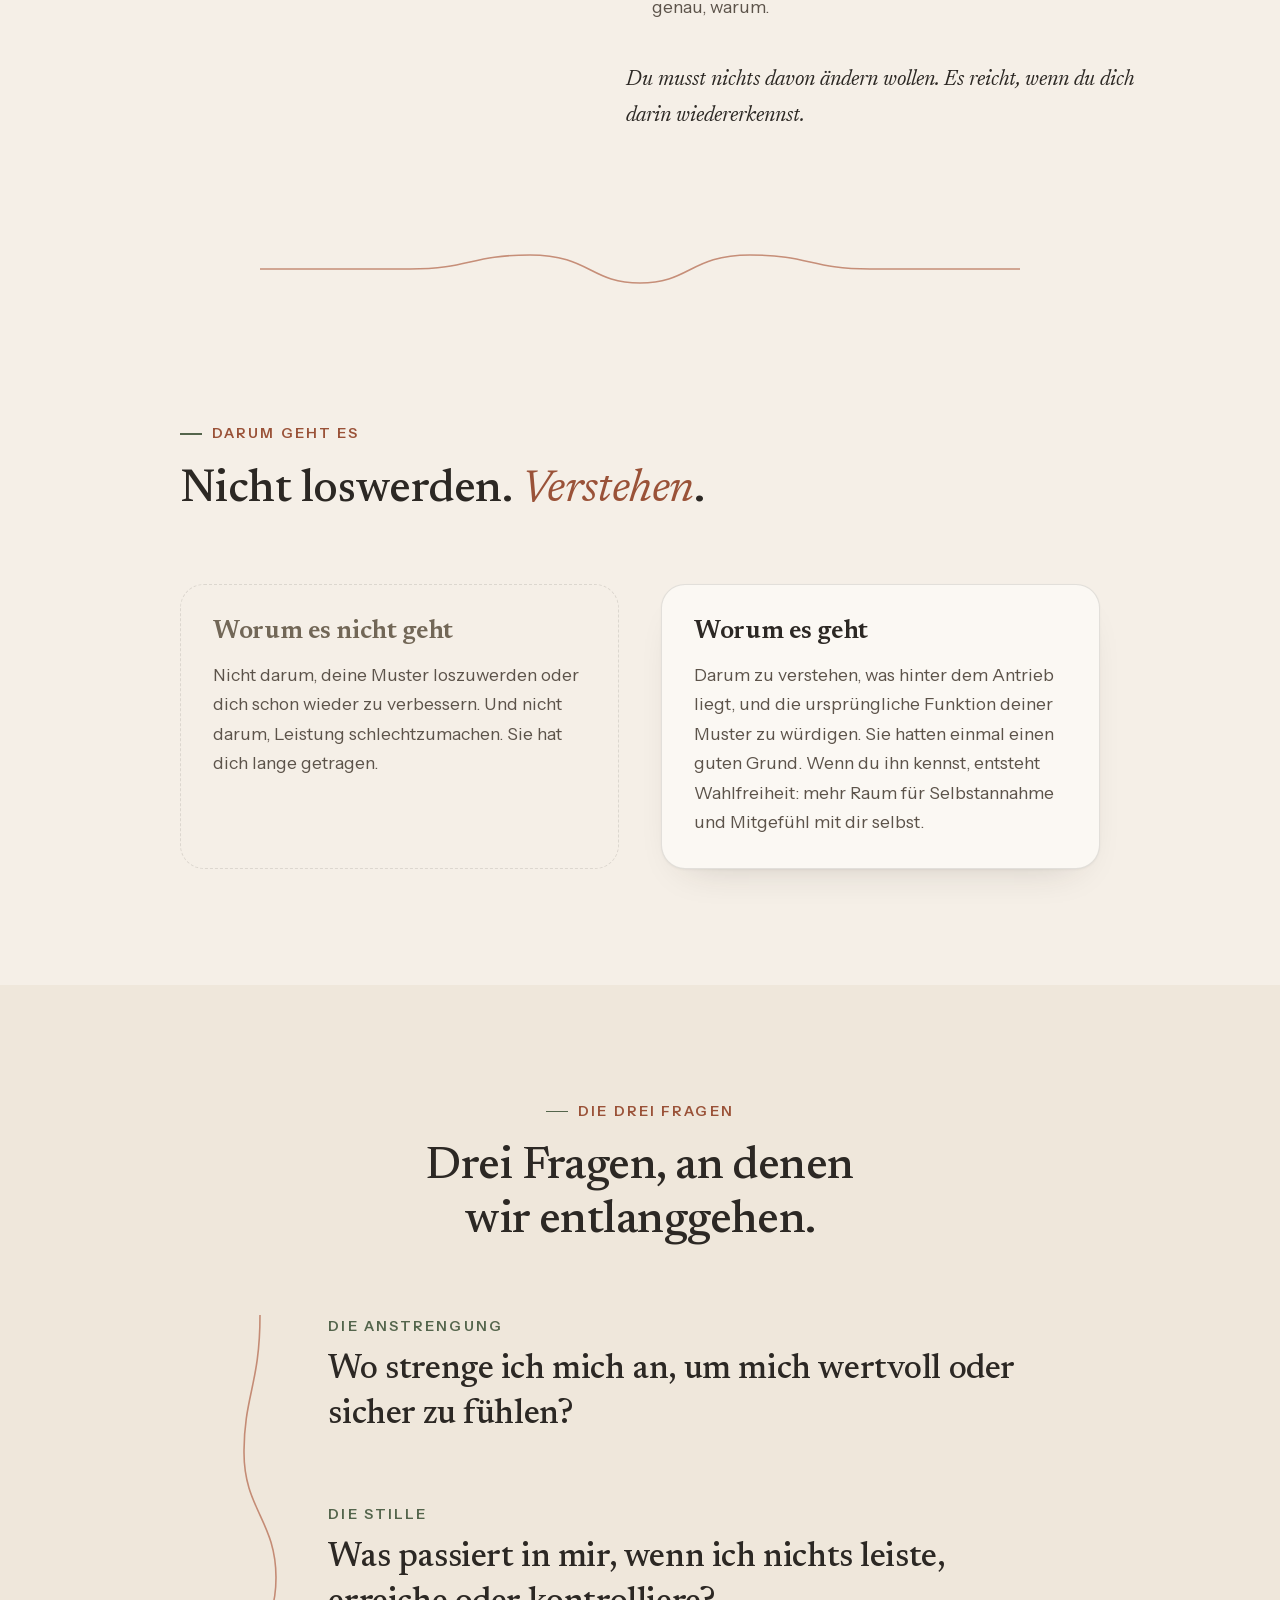
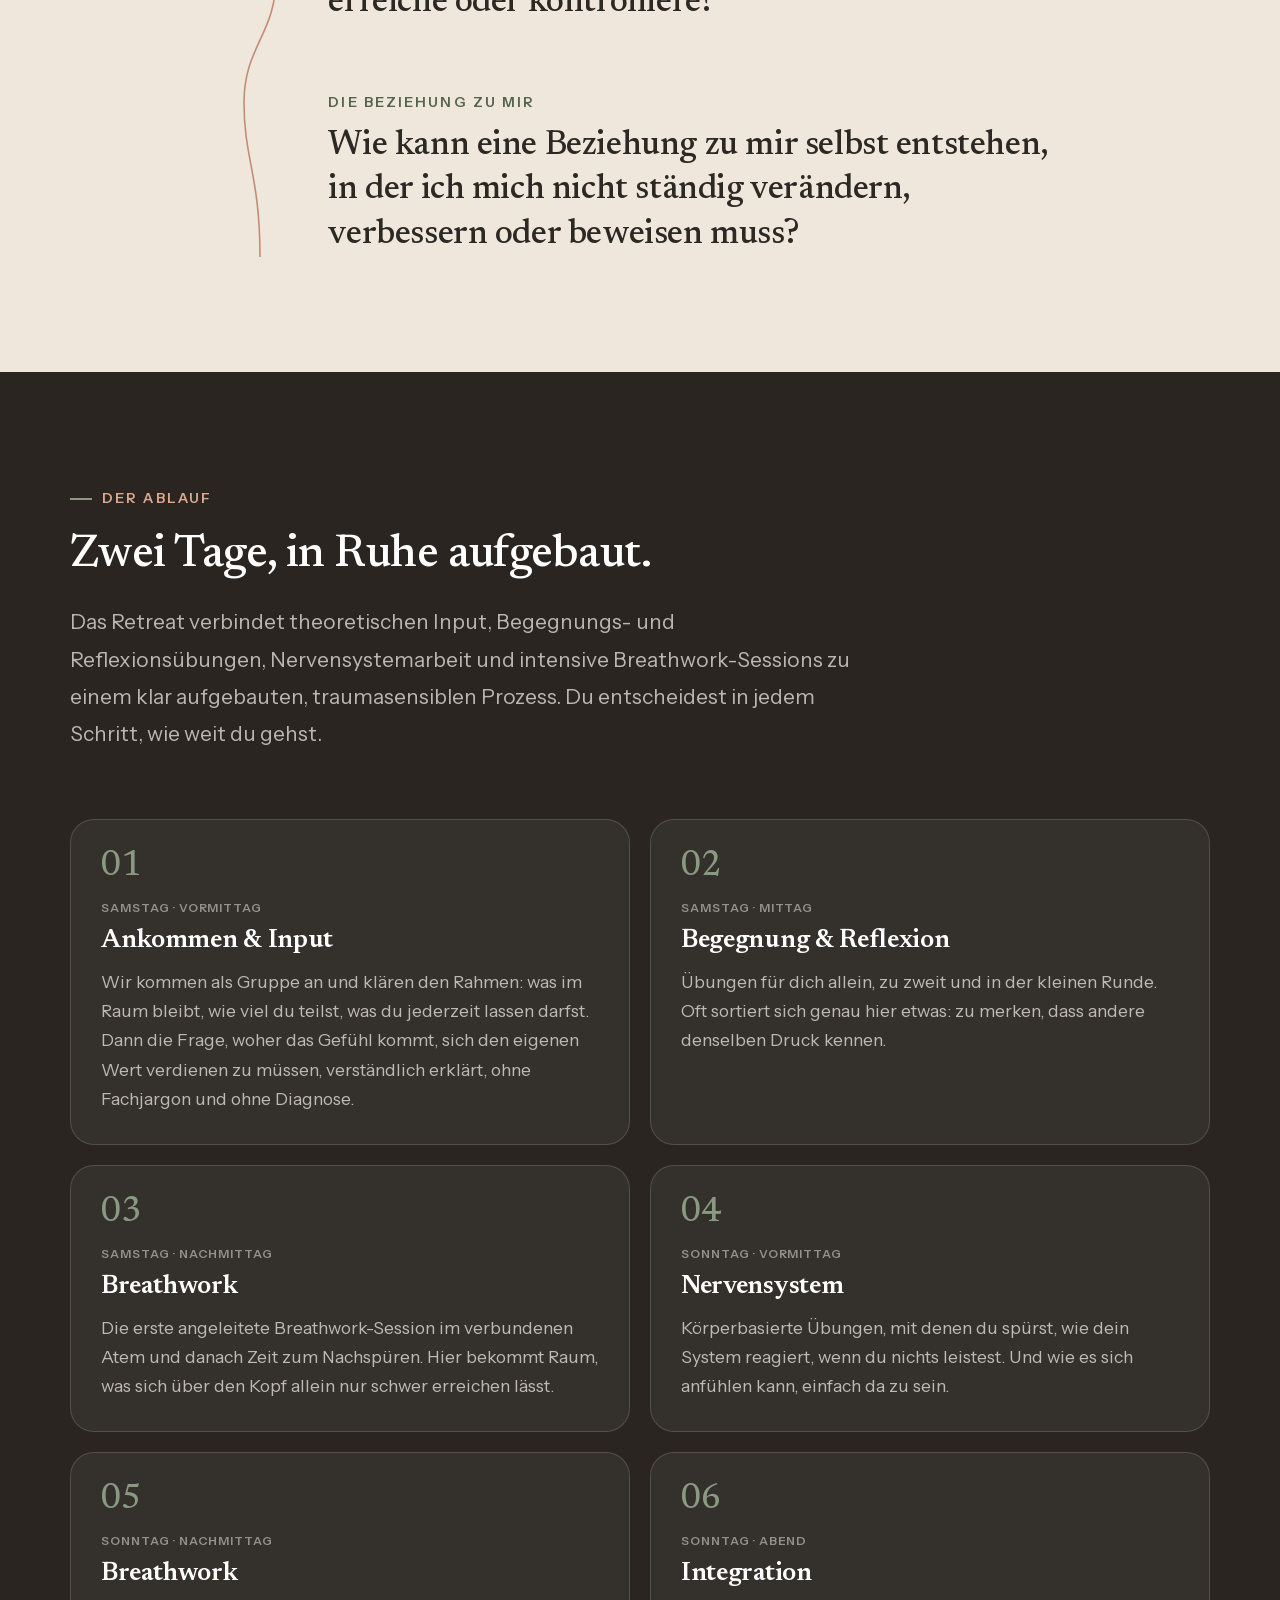
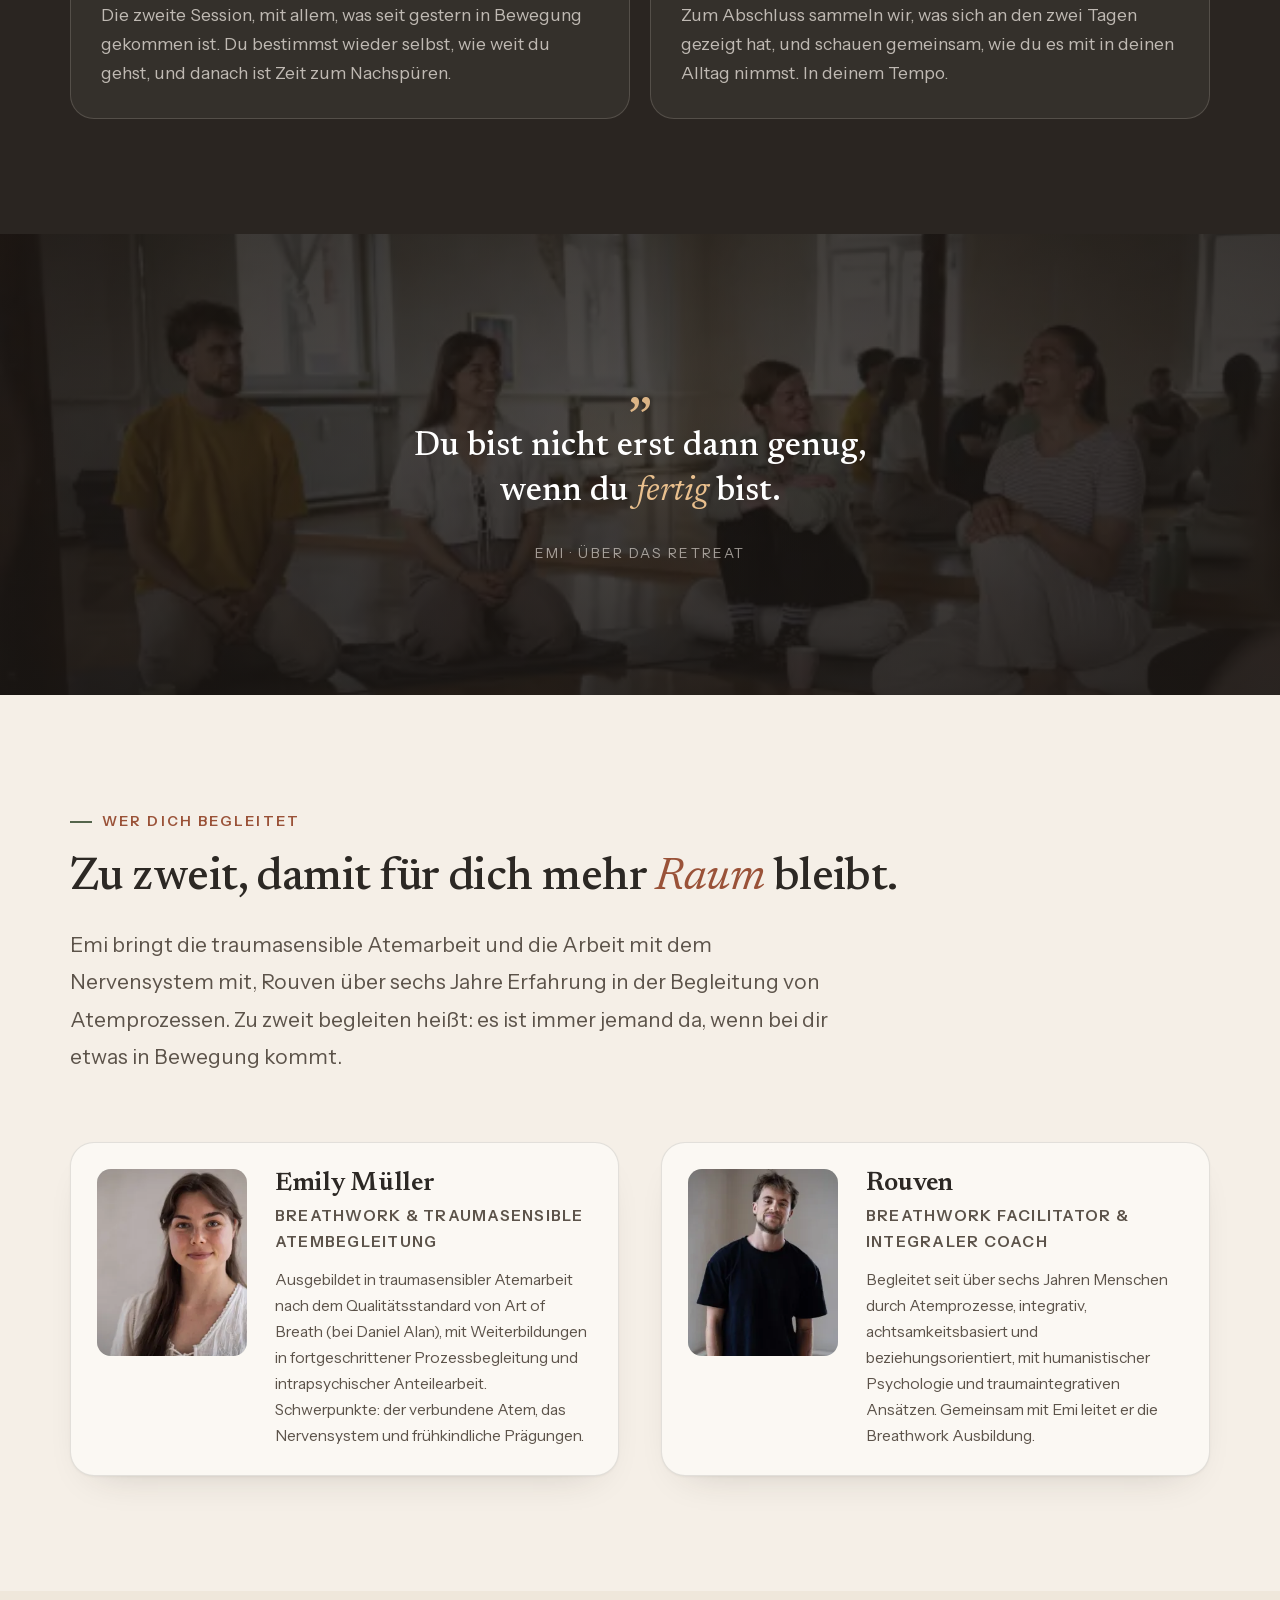
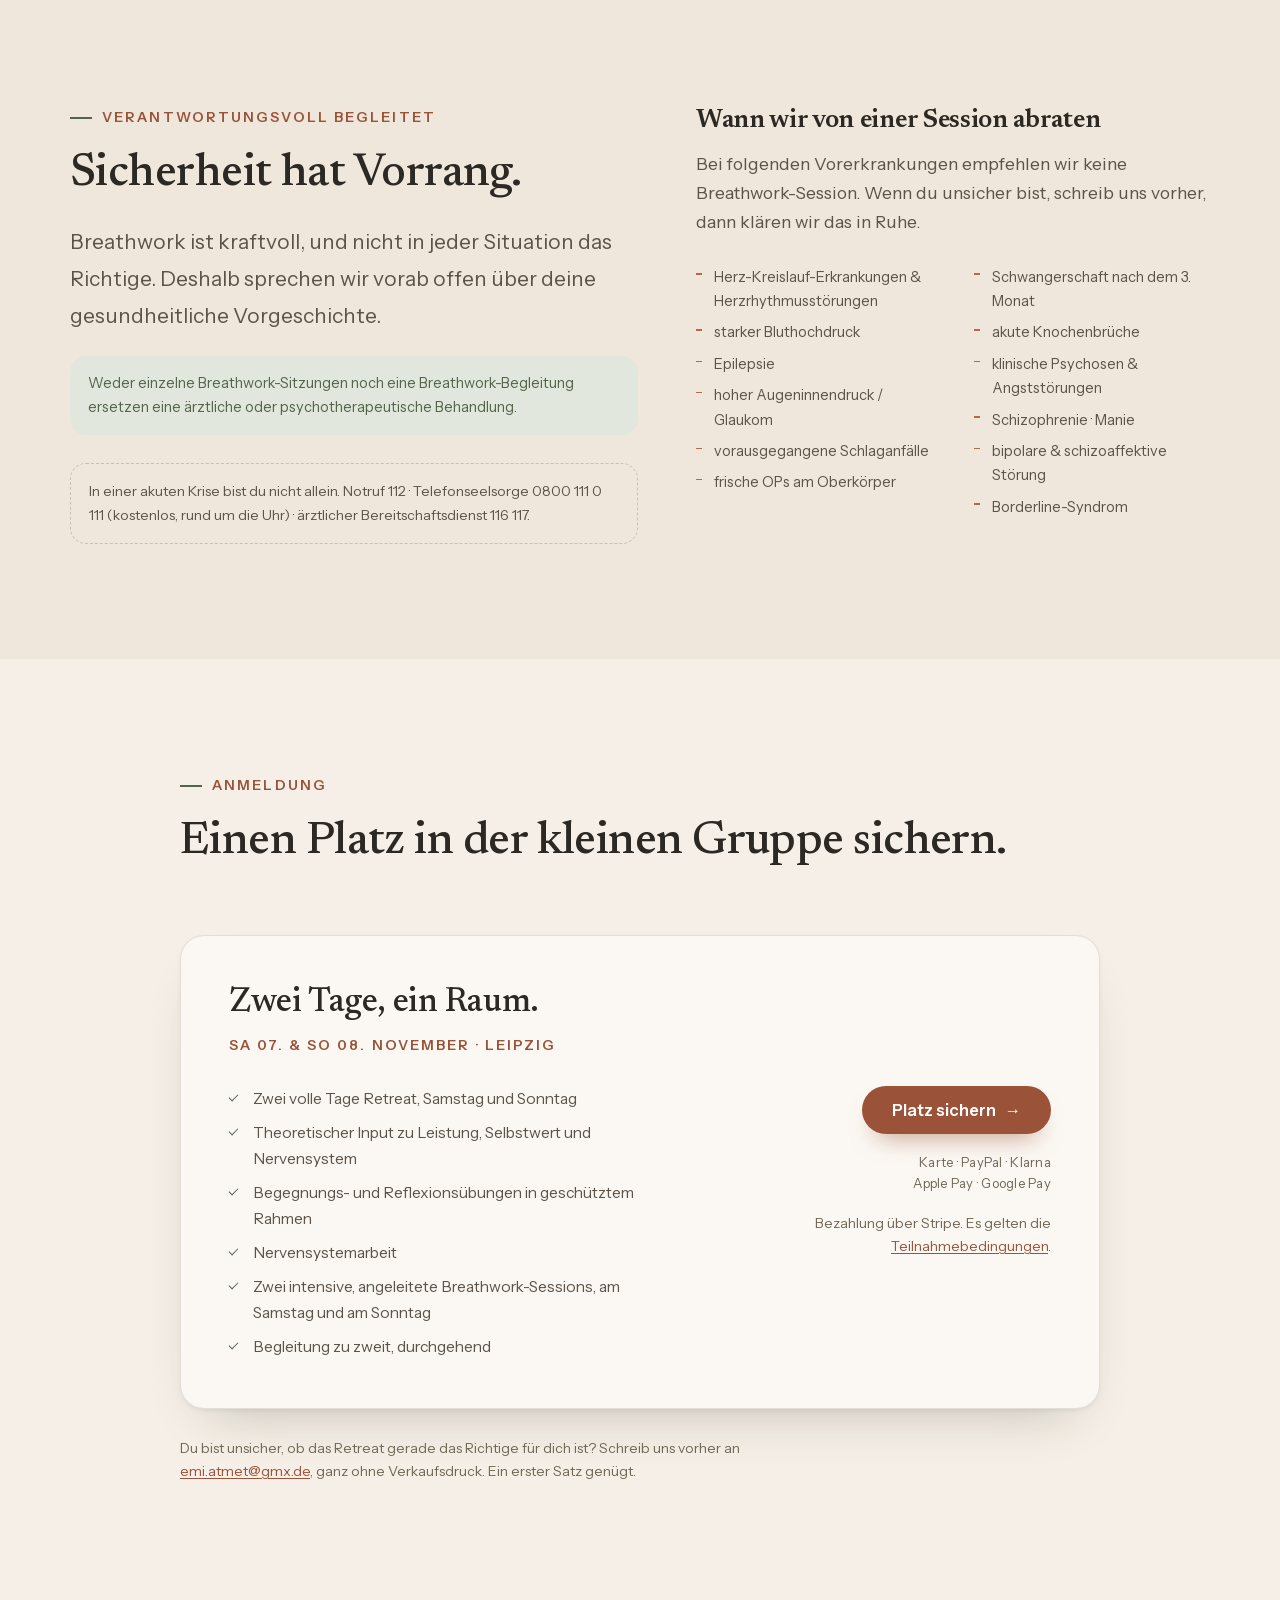
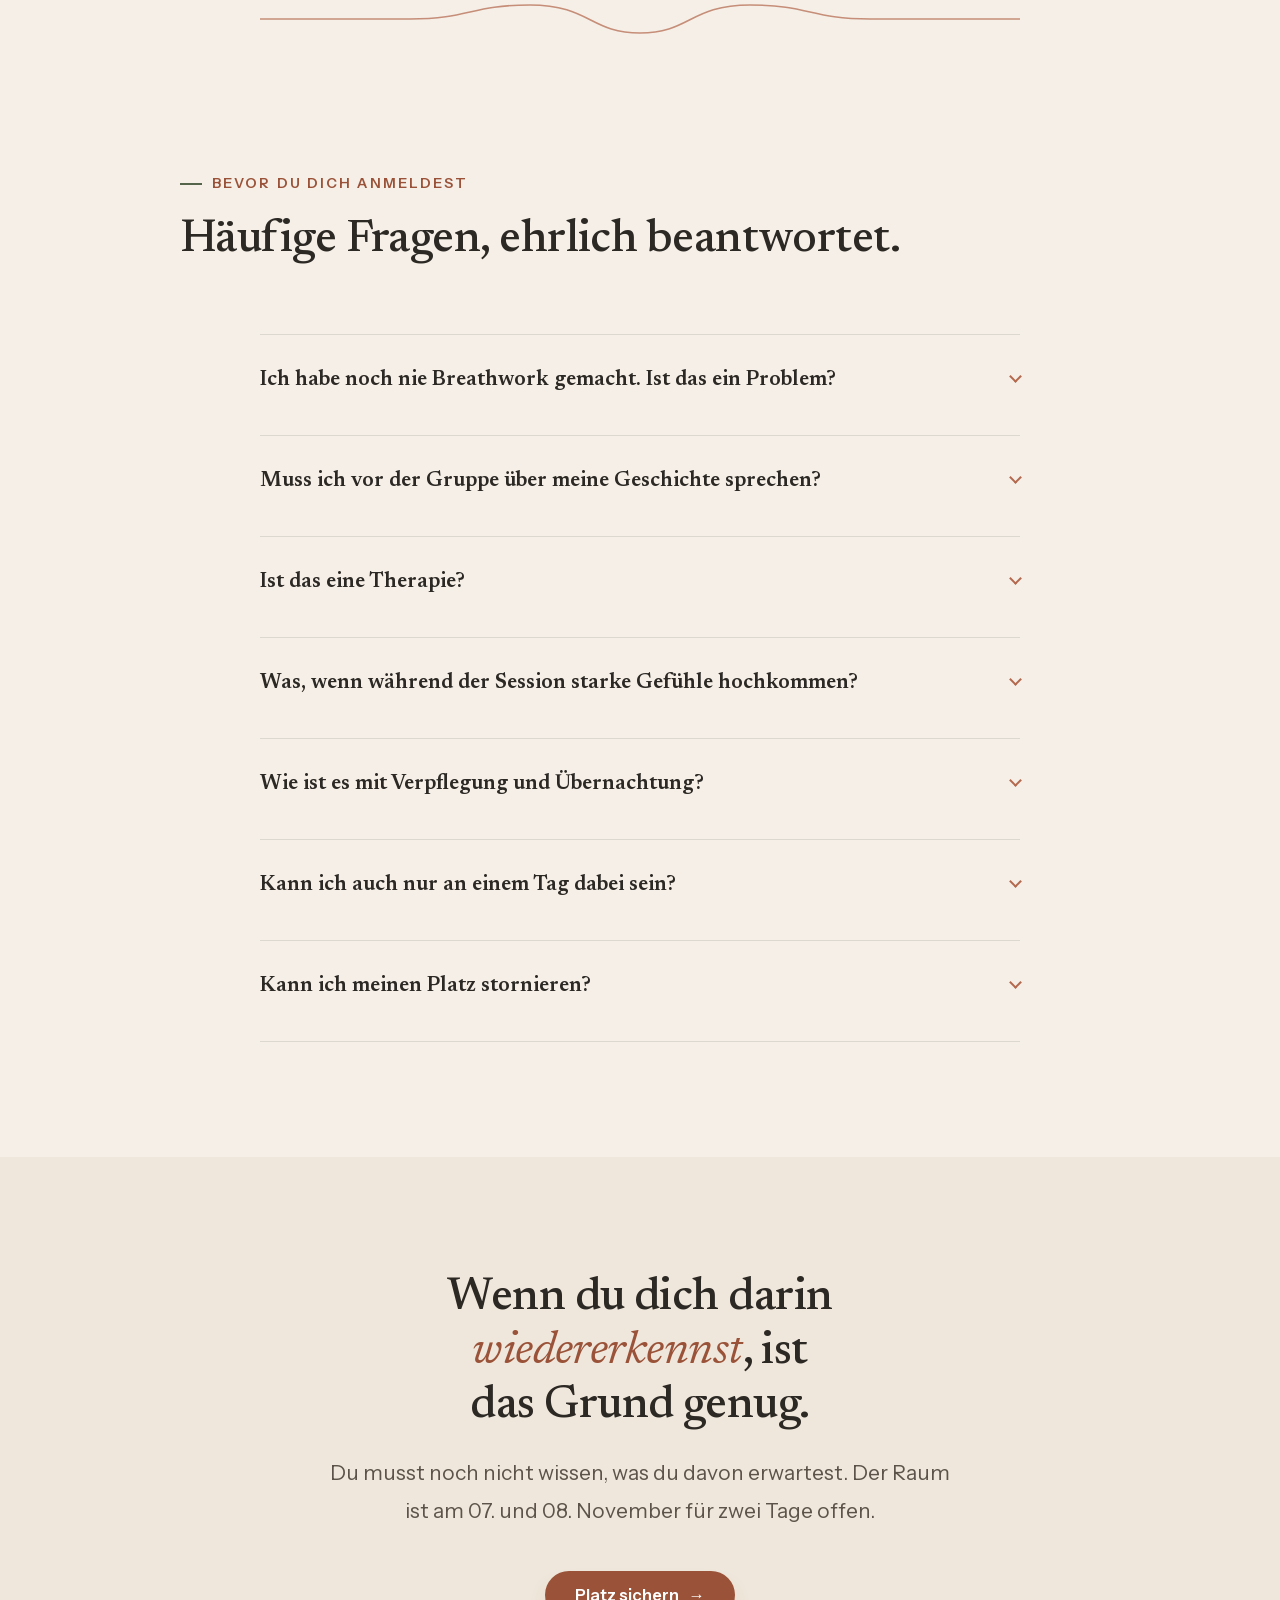
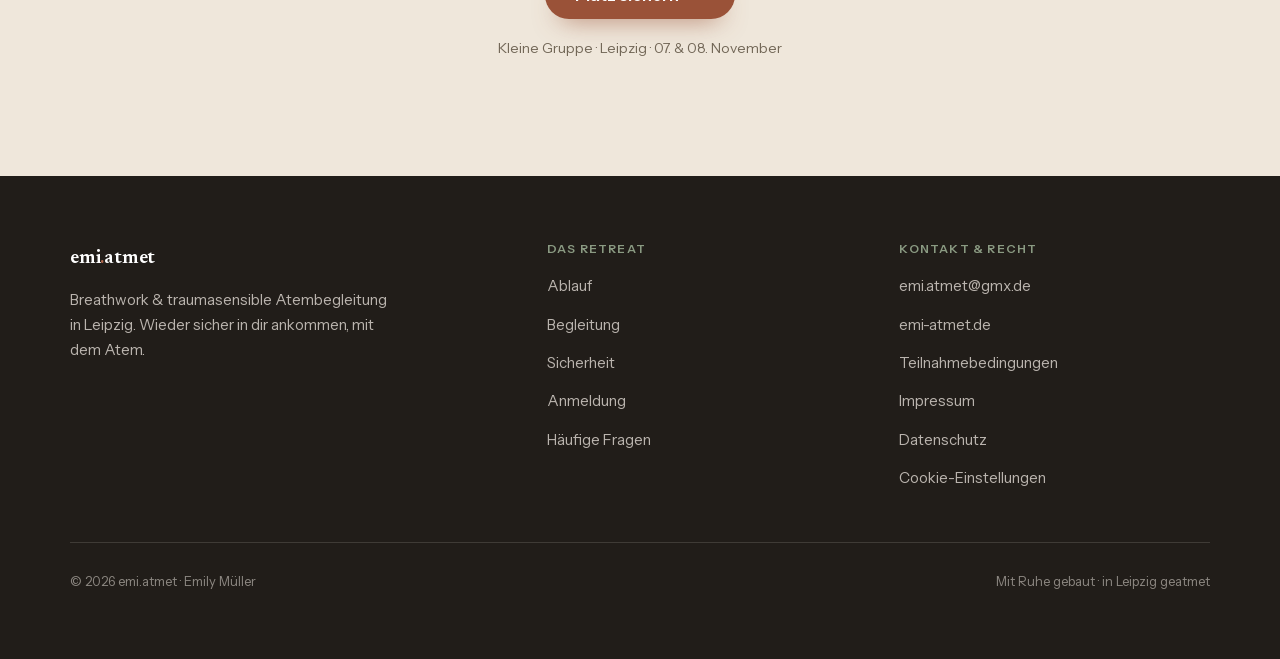
==== commit a0672b83: "Emi's feedback: new hero photo, headline, Ablauf, food and lodging - Hero is now HY3A1011: the parti" ====
--- a/index.html
+++ b/index.html
@@ -95,7 +95,7 @@
                  srcset="assets/img/hero-560.jpg 560w, assets/img/hero-840.jpg 840w, assets/img/hero-1120.jpg 1120w"
                  sizes="(max-width:900px) min(420px, 92vw), 40vw"
                  width="840" height="1050" fetchpriority="high" decoding="async"
-                 alt="Emi beugt sich während einer Breathwork-Session aufmerksam über einen Teilnehmer, der mit geschlossenen Augen auf der Matte liegt.">
+                 alt="Emi beugt sich während einer Breathwork-Session lächelnd und aufmerksam über eine Person, die auf der Matte liegt.">
           </picture>
         </div>
         <a class="badge" href="https://de.trustpilot.com/review/emi-atmet.de" rel="noopener" aria-label="4,6 von 5 Sternen, 22 Bewertungen auf Trustpilot">
@@ -136,7 +136,7 @@
     <div class="wrap recog">
       <div class="reveal">
         <p class="eyebrow">Kennst du das?</p>
-        <h2>Gut genug fühlt sich oft erst <em>danach</em> an.</h2>
+        <h2>Gut genug fühlst du dich eigentlich <em>nie</em>.</h2>
         <p class="lead">Leistung, Anerkennung, alles richtig machen. Viele haben früh gelernt, dass Wert etwas ist, das man sich erarbeitet. Das zeigt sich heute, oft ganz leise.</p>
       </div>
       <div class="reveal d1">
@@ -206,24 +206,25 @@
         <h2>Zwei Tage, in Ruhe aufgebaut.</h2>
         <p class="lead">Das Retreat verbindet theoretischen Input, Begegnungs- und Reflexionsübungen, Nervensystemarbeit und intensive Breathwork-Sessions zu einem klar aufgebauten, traumasensiblen Prozess. Du entscheidest in jedem Schritt, wie weit du gehst.</p>
       </div>
-      <!-- Sechs Schritte, drei pro Tag, keine Uhrzeiten.
-           OFFEN(Emi): Reihenfolge und Tageszeiten bestätigen. Wenn sie einen
-           Zeitplan schickt, auf zwei Tages-Spalten umbauen. -->
+      <!-- Sechs Schritte, drei pro Tag. Von Emi bestätigt (28.09.2026): Breathwork
+           Samstag nachmittags und Sonntag nachmittags, Integration Sonntag abends.
+           OFFEN(Emi): Uhrzeiten. Wenn sie einen Zeitplan schickt, auf zwei
+           Tages-Spalten umbauen. -->
       <div class="steps">
         <div class="step reveal">
           <p class="t">Samstag · Vormittag</p>
-          <h3>Ankommen</h3>
-          <p>Wir kommen als Gruppe an und klären den Rahmen: was im Raum bleibt, wie viel du teilst, was du jederzeit lassen darfst. Nichts muss.</p>
+          <h3>Ankommen &amp; Input</h3>
+          <p>Wir kommen als Gruppe an und klären den Rahmen: was im Raum bleibt, wie viel du teilst, was du jederzeit lassen darfst. Dann die Frage, woher das Gefühl kommt, sich den eigenen Wert verdienen zu müssen, verständlich erklärt, ohne Fachjargon und ohne Diagnose.</p>
         </div>
         <div class="step reveal d1">
           <p class="t">Samstag · Mittag</p>
-          <h3>Input</h3>
-          <p>Woher kommt das Gefühl, sich den eigenen Wert verdienen zu müssen? Wie Leistungsmuster entstehen und was sie mit Sicherheit im Nervensystem zu tun haben, verständlich erklärt, ohne Fachjargon und ohne Diagnose.</p>
+          <h3>Begegnung &amp; Reflexion</h3>
+          <p>Übungen für dich allein, zu zweit und in der kleinen Runde. Oft sortiert sich genau hier etwas: zu merken, dass andere denselben Druck kennen.</p>
         </div>
         <div class="step reveal d2">
           <p class="t">Samstag · Nachmittag</p>
-          <h3>Begegnung &amp; Reflexion</h3>
-          <p>Übungen für dich allein, zu zweit und in der kleinen Runde. Oft sortiert sich genau hier etwas: zu merken, dass andere denselben Druck kennen.</p>
+          <h3>Breathwork</h3>
+          <p>Die erste angeleitete Breathwork-Session im verbundenen Atem und danach Zeit zum Nachspüren. Hier bekommt Raum, was sich über den Kopf allein nur schwer erreichen lässt.</p>
         </div>
         <div class="step reveal d3">
           <p class="t">Sonntag · Vormittag</p>
@@ -231,14 +232,14 @@
           <p>Körperbasierte Übungen, mit denen du spürst, wie dein System reagiert, wenn du nichts leistest. Und wie es sich anfühlen kann, einfach da zu sein.</p>
         </div>
         <div class="step reveal">
-          <p class="t">Sonntag · Mittag</p>
+          <p class="t">Sonntag · Nachmittag</p>
           <h3>Breathwork</h3>
-          <p>Intensive, angeleitete Breathwork-Sessions im verbundenen Atem und danach Zeit zum Nachspüren. Hier bekommt Raum, was sich über den Kopf allein nur schwer erreichen lässt.</p>
+          <p>Die zweite Session, mit allem, was seit gestern in Bewegung gekommen ist. Du bestimmst wieder selbst, wie weit du gehst, und danach ist Zeit zum Nachspüren.</p>
         </div>
         <div class="step reveal d1">
-          <p class="t">Sonntag · Nachmittag</p>
+          <p class="t">Sonntag · Abend</p>
           <h3>Integration</h3>
-          <p>Zum Abschluss sammeln wir, was sich gezeigt hat, und schauen gemeinsam, wie du es mit in deinen Alltag nimmst. In deinem Tempo.</p>
+          <p>Zum Abschluss sammeln wir, was sich an den zwei Tagen gezeigt hat, und schauen gemeinsam, wie du es mit in deinen Alltag nimmst. In deinem Tempo.</p>
         </div>
       </div>
     </div>
@@ -391,7 +392,7 @@
             <li>Theoretischer Input zu Leistung, Selbstwert und Nervensystem</li>
             <li>Begegnungs- und Reflexionsübungen in geschütztem Rahmen</li>
             <li>Nervensystemarbeit</li>
-            <li>Intensive, angeleitete Breathwork-Sessions</li>
+            <li>Zwei intensive, angeleitete Breathwork-Sessions, am Samstag und am Sonntag</li>
             <li>Begleitung zu zweit, durchgehend</li>
           </ul>
         </div>
@@ -441,10 +442,10 @@
           <summary>Was, wenn während der Session starke Gefühle hochkommen?</summary>
           <div class="a"><p>Genau dafür ist der Raum da. Wir sind zu zweit und traumasensibel ausgebildet und begleiten dich sicher durch das, was sich zeigt. Nichts muss, alles darf.</p></div>
         </details>
-        <!-- OFFEN(Emi): Verpflegung und Übernachtung. Antwort ersetzen, sobald klar. -->
+        <!-- Von Emi bestätigt (28.09.2026): Verpflegung und Übernachtung selbst. -->
         <details>
           <summary>Wie ist es mit Verpflegung und Übernachtung?</summary>
-          <div class="a"><p>Das ergänzen wir hier in Kürze. Wenn es für deine Entscheidung wichtig ist, schreib Emi vorher, sie beantwortet dir das gern.</p></div>
+          <div class="a"><p>Beides übernimmst und organisierst du selbst, es ist nicht im Teilnahmebeitrag enthalten. Wenn du von außerhalb anreist, plan für die Nacht von Samstag auf Sonntag eine Unterkunft in Leipzig ein.</p></div>
         </details>
         <!-- OFFEN(Emi): Ist die Teilnahme an nur einem Tag möglich? Antwort bestätigen. -->
         <details>
